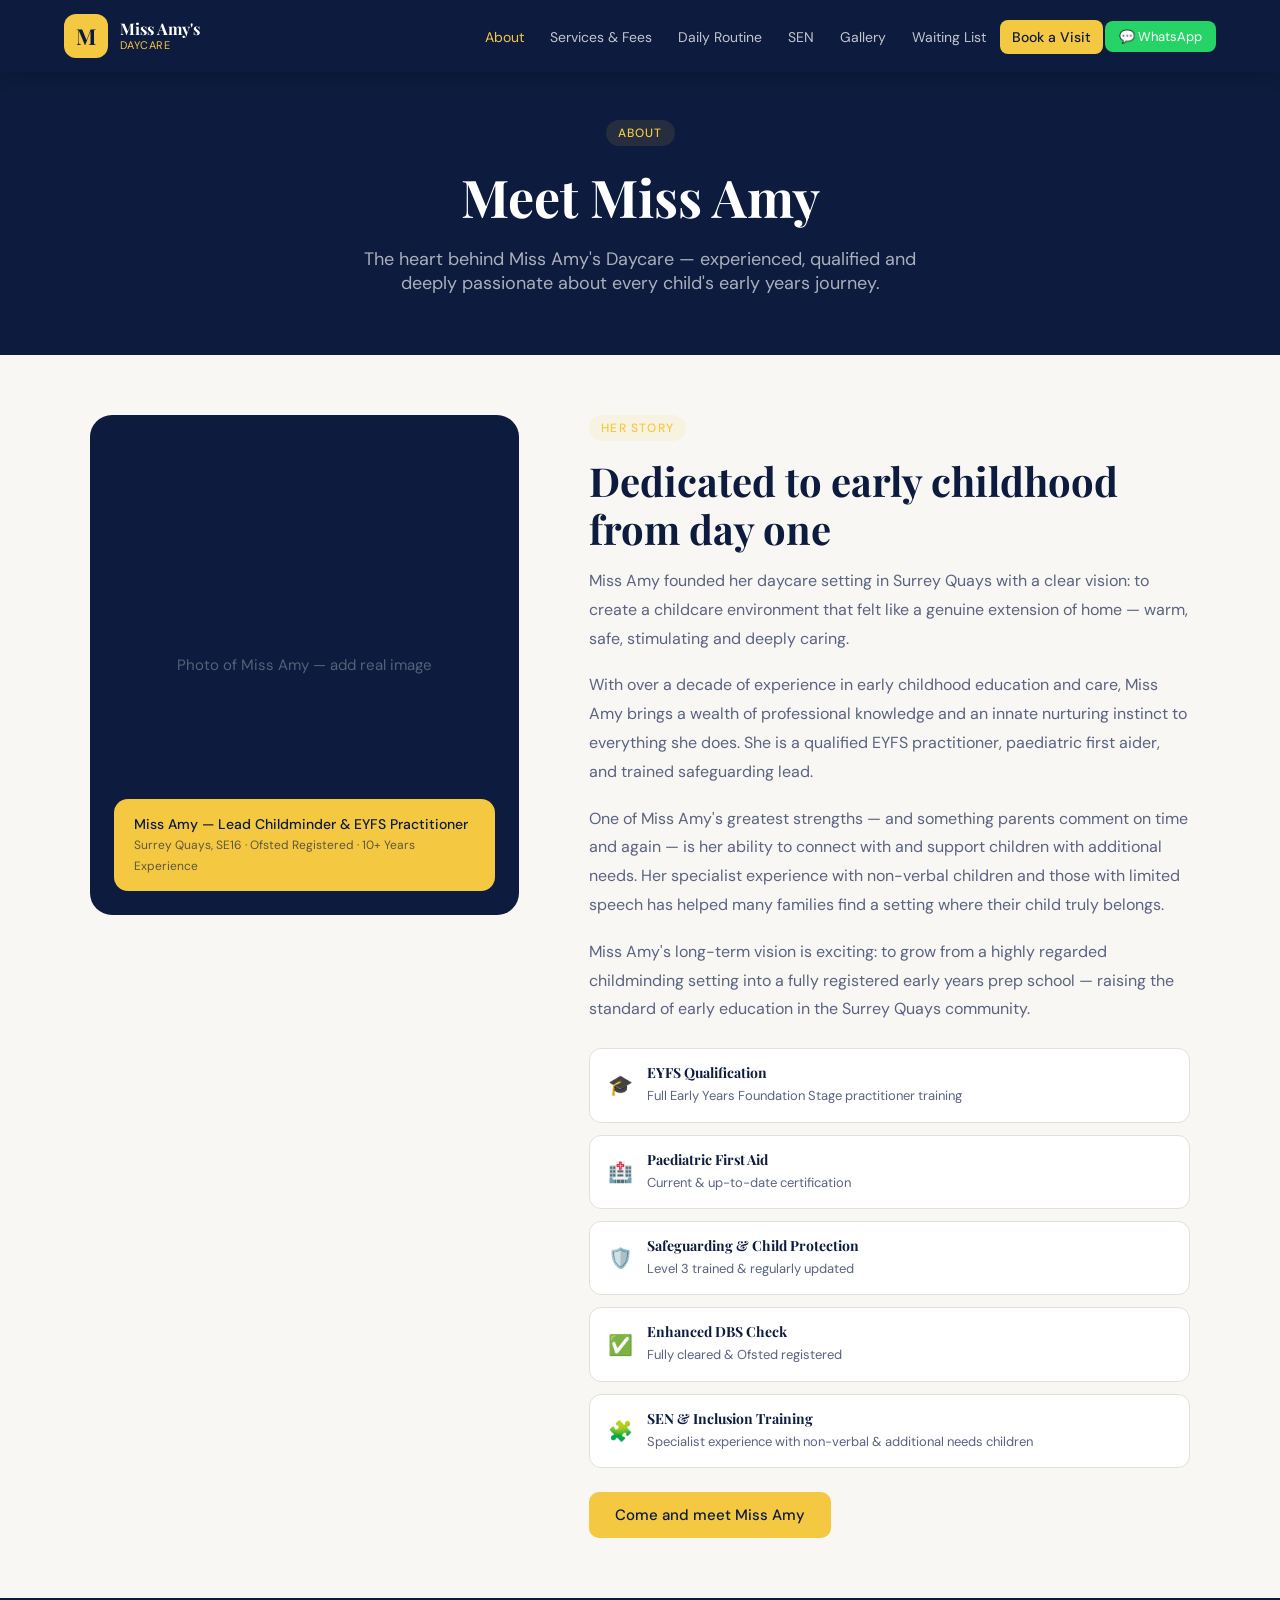
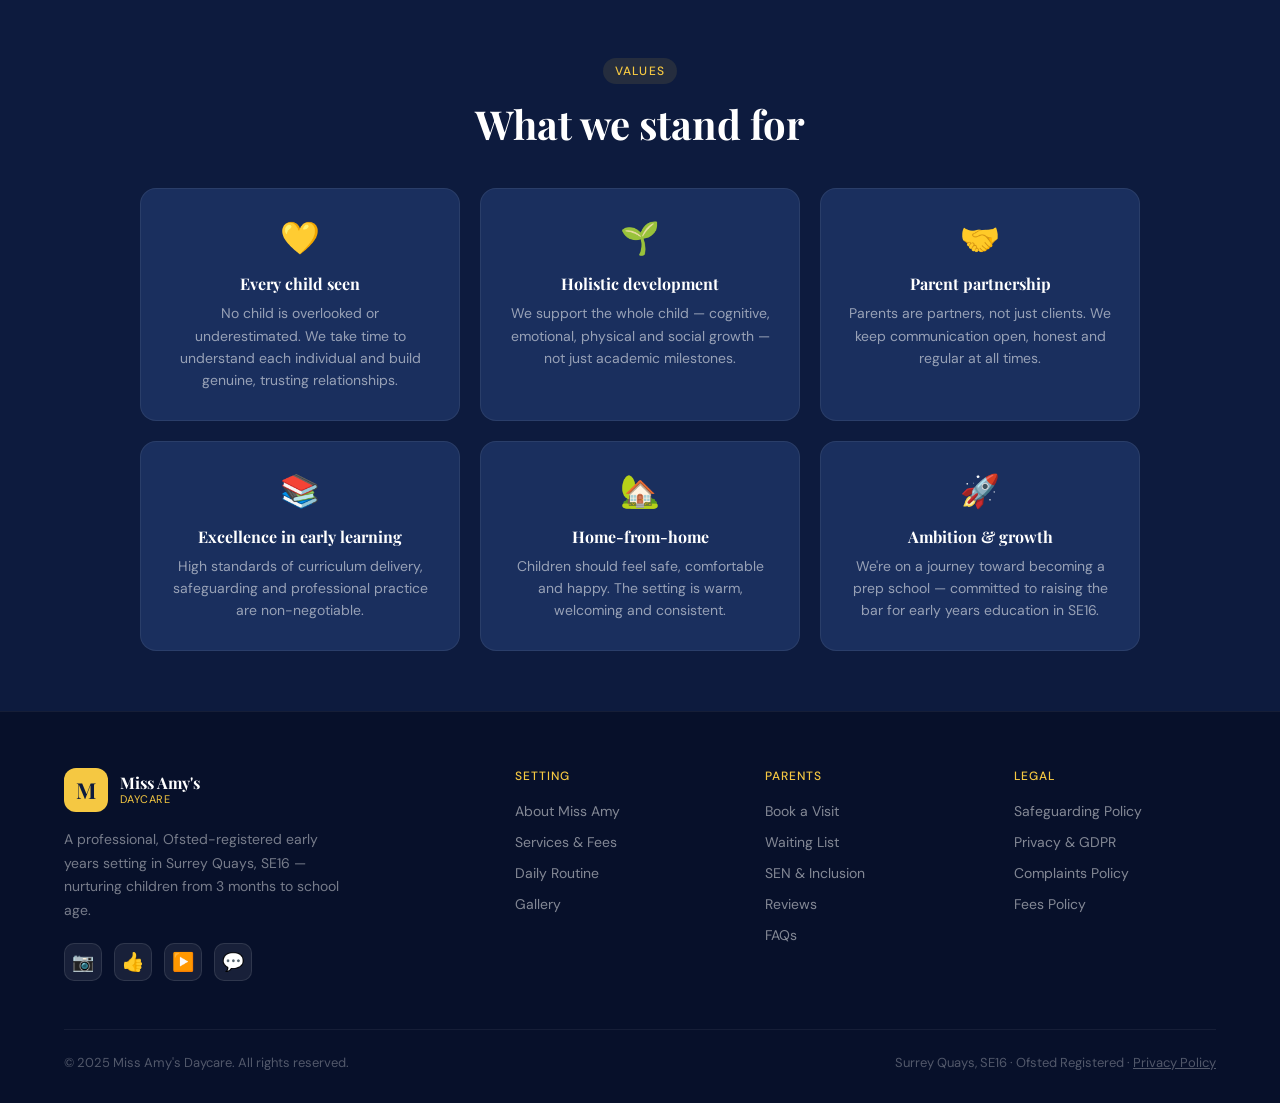
==== about.html @ f7fdb015 "Add files via upload" ====
<!DOCTYPE html>
<html lang="en">
<head>
  <meta charset="UTF-8"><meta name="viewport" content="width=device-width, initial-scale=1.0">
  <title>About Miss Amy — Miss Amy's Daycare</title>
  <link rel="stylesheet" href="style.css">
  <style>
    .about-section { background: var(--off-white); padding: 60px 5%; }
    .about-grid { display:grid; grid-template-columns:1fr 1.4fr; gap:70px; align-items:start; max-width:1100px; margin:0 auto; }
    .about-img { background:var(--navy); border-radius:22px; height:500px; display:flex; align-items:center; justify-content:center; position:relative; }
    .about-img span { color:rgba(255,255,255,0.3); font-size:15px; }
    .about-badge { position:absolute; bottom:24px; left:24px; right:24px; background:var(--yellow); border-radius:14px; padding:16px 20px; }
    .about-badge p { font-size:14px; color:var(--navy); font-weight:500; margin:0; }
    .about-badge span { font-size:12px; color:rgba(13,27,62,0.65); }
    .about-text p { font-size:16px; line-height:1.8; color:var(--muted); margin-bottom:18px; }
    .quals { display:flex; flex-direction:column; gap:12px; margin:24px 0; }
    .qual-item { display:flex; align-items:center; gap:14px; background:var(--white); border-radius:12px; padding:14px 18px; border:1px solid var(--border); }
    .qual-item .q-icon { font-size:20px; }
    .qual-item h4 { font-size:14px; color:var(--navy); margin-bottom:2px; }
    .qual-item p { font-size:13px; color:var(--muted); margin:0; }
    .values { background:var(--navy); padding:60px 5%; }
    .values-grid { display:grid; grid-template-columns:repeat(3,1fr); gap:20px; max-width:1000px; margin:0 auto; }
    .val-card { background:var(--navy-mid); border:1px solid rgba(255,255,255,0.07); border-radius:16px; padding:28px; text-align:center; }
    .val-card .icon { font-size:32px; margin-bottom:14px; }
    .val-card h4 { color:var(--white); font-size:16px; margin-bottom:8px; }
    .val-card p { color:rgba(255,255,255,0.55); font-size:14px; line-height:1.6; }
    @media(max-width:768px){ .about-grid,.values-grid{grid-template-columns:1fr;} }
  </style>
</head>
<body>
  <div id="nav-placeholder"></div>
  <div class="page-hero">
    <span class="section-label">About</span>
    <h1>Meet Miss Amy</h1>
    <p>The heart behind Miss Amy's Daycare — experienced, qualified and deeply passionate about every child's early years journey.</p>
  </div>

  <div class="about-section">
    <div class="about-grid fade-in">
      <div style="position:relative">
        <div class="about-img"><span>Photo of Miss Amy — add real image</span></div>
        <div class="about-badge"><p>Miss Amy — Lead Childminder &amp; EYFS Practitioner</p><span>Surrey Quays, SE16 · Ofsted Registered · 10+ Years Experience</span></div>
      </div>
      <div class="about-text">
        <span class="section-label">Her Story</span>
        <h2 class="section-title">Dedicated to early childhood from day one</h2>
        <p>Miss Amy founded her daycare setting in Surrey Quays with a clear vision: to create a childcare environment that felt like a genuine extension of home — warm, safe, stimulating and deeply caring.</p>
        <p>With over a decade of experience in early childhood education and care, Miss Amy brings a wealth of professional knowledge and an innate nurturing instinct to everything she does. She is a qualified EYFS practitioner, paediatric first aider, and trained safeguarding lead.</p>
        <p>One of Miss Amy's greatest strengths — and something parents comment on time and again — is her ability to connect with and support children with additional needs. Her specialist experience with non-verbal children and those with limited speech has helped many families find a setting where their child truly belongs.</p>
        <p>Miss Amy's long-term vision is exciting: to grow from a highly regarded childminding setting into a fully registered early years prep school — raising the standard of early education in the Surrey Quays community.</p>

        <div class="quals">
          <div class="qual-item"><span class="q-icon">🎓</span><div><h4>EYFS Qualification</h4><p>Full Early Years Foundation Stage practitioner training</p></div></div>
          <div class="qual-item"><span class="q-icon">🏥</span><div><h4>Paediatric First Aid</h4><p>Current &amp; up-to-date certification</p></div></div>
          <div class="qual-item"><span class="q-icon">🛡️</span><div><h4>Safeguarding &amp; Child Protection</h4><p>Level 3 trained &amp; regularly updated</p></div></div>
          <div class="qual-item"><span class="q-icon">✅</span><div><h4>Enhanced DBS Check</h4><p>Fully cleared &amp; Ofsted registered</p></div></div>
          <div class="qual-item"><span class="q-icon">🧩</span><div><h4>SEN &amp; Inclusion Training</h4><p>Specialist experience with non-verbal &amp; additional needs children</p></div></div>
        </div>
        <a href="book-a-visit.html" class="btn-primary">Come and meet Miss Amy</a>
      </div>
    </div>
  </div>

  <div class="values">
    <div class="section-header center fade-in" style="max-width:600px;margin:0 auto 40px">
      <span class="section-label">Values</span>
      <h2 class="section-title" style="color:white">What we stand for</h2>
    </div>
    <div class="values-grid fade-in">
      <div class="val-card"><div class="icon">💛</div><h4>Every child seen</h4><p>No child is overlooked or underestimated. We take time to understand each individual and build genuine, trusting relationships.</p></div>
      <div class="val-card"><div class="icon">🌱</div><h4>Holistic development</h4><p>We support the whole child — cognitive, emotional, physical and social growth — not just academic milestones.</p></div>
      <div class="val-card"><div class="icon">🤝</div><h4>Parent partnership</h4><p>Parents are partners, not just clients. We keep communication open, honest and regular at all times.</p></div>
      <div class="val-card"><div class="icon">📚</div><h4>Excellence in early learning</h4><p>High standards of curriculum delivery, safeguarding and professional practice are non-negotiable.</p></div>
      <div class="val-card"><div class="icon">🏡</div><h4>Home-from-home</h4><p>Children should feel safe, comfortable and happy. The setting is warm, welcoming and consistent.</p></div>
      <div class="val-card"><div class="icon">🚀</div><h4>Ambition &amp; growth</h4><p>We're on a journey toward becoming a prep school — committed to raising the bar for early years education in SE16.</p></div>
    </div>
  </div>

  <div id="footer-placeholder"></div>
  <script src="shared.js"></script>
  <script>renderNav('about.html'); renderFooter(); initFadeIn();</script>
</body>
</html>
---- style.css ----
@import url('https://fonts.googleapis.com/css2?family=Playfair+Display:wght@600;700&family=DM+Sans:wght@300;400;500&display=swap');

:root {
  --navy: #0d1b3e;
  --navy-mid: #1a2f5e;
  --navy-light: #243a72;
  --yellow: #f5c842;
  --yellow-light: #fde98a;
  --yellow-pale: #fef9e7;
  --white: #ffffff;
  --off-white: #f8f7f4;
  --text: #1a1a2e;
  --muted: #5a6380;
  --border: #e2e0d8;
  --radius: 16px;
  --radius-sm: 8px;
}

* { margin: 0; padding: 0; box-sizing: border-box; }
html { scroll-behavior: smooth; }
body { font-family: 'DM Sans', sans-serif; color: var(--text); background: var(--white); overflow-x: hidden; }
h1, h2, h3, h4 { font-family: 'Playfair Display', serif; }

/* NAV */
nav {
  position: fixed; top: 0; left: 0; right: 0; z-index: 100;
  background: var(--navy);
  display: flex; align-items: center; justify-content: space-between;
  padding: 0 5%; height: 72px;
  box-shadow: 0 2px 20px rgba(0,0,0,0.2);
}
.logo { display: flex; align-items: center; gap: 12px; text-decoration: none; }
.logo-mark {
  width: 44px; height: 44px; background: var(--yellow);
  border-radius: 12px; display: flex; align-items: center; justify-content: center;
  font-family: 'Playfair Display', serif; font-size: 22px; font-weight: 700; color: var(--navy);
}
.logo-text { display: flex; flex-direction: column; }
.logo-text span:first-child { font-family: 'Playfair Display', serif; font-size: 16px; font-weight: 700; color: var(--white); line-height: 1.1; }
.logo-text span:last-child { font-size: 11px; color: var(--yellow); letter-spacing: 0.08em; text-transform: uppercase; }
.nav-links { display: flex; gap: 2px; list-style: none; align-items: center; }
.nav-links a { text-decoration: none; color: rgba(255,255,255,0.75); font-size: 14px; padding: 8px 12px; border-radius: 8px; transition: all 0.2s; }
.nav-links a:hover { color: var(--yellow); background: rgba(245,200,66,0.1); }
.nav-links a.active { color: var(--yellow); }
.nav-cta { background: var(--yellow) !important; color: var(--navy) !important; font-weight: 500 !important; }
.nav-cta:hover { background: var(--yellow-light) !important; }

/* WHATSAPP NAV BUTTON */
.nav-whatsapp {
  display: flex; align-items: center; gap: 6px;
  background: #25D366; color: white !important;
  padding: 7px 14px !important; border-radius: 8px;
  font-size: 13px !important;
}
.nav-whatsapp:hover { background: #1ebe5d !important; color: white !important; }

.hamburger { display: none; flex-direction: column; gap: 5px; cursor: pointer; background: none; border: none; padding: 4px; }
.hamburger span { display: block; width: 24px; height: 2px; background: var(--white); border-radius: 2px; transition: 0.3s; }

/* MOBILE NAV */
.mobile-menu {
  display: none; position: fixed; top: 72px; left: 0; right: 0;
  background: var(--navy); z-index: 99; padding: 16px 5% 24px;
  border-top: 1px solid rgba(255,255,255,0.1);
  flex-direction: column; gap: 4px;
}
.mobile-menu.open { display: flex; }
.mobile-menu a { color: rgba(255,255,255,0.8); text-decoration: none; font-size: 15px; padding: 10px 12px; border-radius: 8px; }
.mobile-menu a:hover { background: rgba(255,255,255,0.05); color: var(--yellow); }

/* PAGE HERO (inner pages) */
.page-hero {
  background: var(--navy); padding: 120px 5% 60px;
  text-align: center;
}
.page-hero h1 { font-size: clamp(32px,5vw,52px); color: var(--white); margin-bottom: 16px; }
.page-hero p { font-size: 18px; color: rgba(255,255,255,0.65); max-width: 580px; margin: 0 auto; }

/* SECTIONS */
section { padding: 80px 5%; }
.section-label {
  font-size: 12px; font-weight: 500; letter-spacing: 0.1em; text-transform: uppercase;
  color: var(--yellow); background: rgba(245,200,66,0.1);
  padding: 5px 12px; border-radius: 100px; display: inline-block; margin-bottom: 16px;
}
.section-title { font-size: clamp(26px,4vw,40px); color: var(--navy); line-height: 1.2; margin-bottom: 14px; }
.section-subtitle { font-size: 17px; color: var(--muted); line-height: 1.7; max-width: 560px; }
.section-header { margin-bottom: 52px; }
.section-header.center { text-align: center; }
.section-header.center .section-subtitle { margin: 0 auto; }

/* BUTTONS */
.btn-primary { background: var(--yellow); color: var(--navy); padding: 13px 26px; border-radius: 10px; font-weight: 500; font-size: 15px; text-decoration: none; border: none; cursor: pointer; transition: all 0.2s; display: inline-block; font-family: 'DM Sans', sans-serif; }
.btn-primary:hover { background: var(--yellow-light); transform: translateY(-1px); }
.btn-outline { background: transparent; color: var(--navy); padding: 13px 26px; border-radius: 10px; font-weight: 400; font-size: 15px; text-decoration: none; border: 2px solid var(--navy); transition: all 0.2s; display: inline-block; }
.btn-outline:hover { background: var(--navy); color: var(--white); }
.btn-outline-white { background: transparent; color: var(--white); padding: 13px 26px; border-radius: 10px; font-size: 15px; text-decoration: none; border: 1px solid rgba(255,255,255,0.3); transition: all 0.2s; display: inline-block; }
.btn-outline-white:hover { border-color: rgba(255,255,255,0.6); background: rgba(255,255,255,0.05); }
.btn-whatsapp { background: #25D366; color: white; padding: 13px 26px; border-radius: 10px; font-weight: 500; font-size: 15px; text-decoration: none; display: inline-flex; align-items: center; gap: 8px; transition: all 0.2s; }
.btn-whatsapp:hover { background: #1ebe5d; transform: translateY(-1px); }

/* FORMS */
.form-card { background: var(--white); border-radius: 20px; padding: 48px; box-shadow: 0 4px 40px rgba(13,27,62,0.08); border: 1px solid var(--border); max-width: 780px; margin: 0 auto; }
.form-section-title { font-size: 18px; color: var(--navy); margin-bottom: 20px; padding-bottom: 12px; border-bottom: 2px solid var(--yellow); }
.form-grid { display: grid; grid-template-columns: 1fr 1fr; gap: 20px; margin-bottom: 20px; }
.form-group { display: flex; flex-direction: column; gap: 6px; margin-bottom: 20px; }
.form-group.full { grid-column: 1 / -1; }
.form-group label { font-size: 13px; color: var(--muted); font-weight: 500; }
.form-group label .req { color: var(--yellow); margin-left: 2px; }
.form-group input, .form-group select, .form-group textarea {
  background: var(--off-white); border: 1.5px solid var(--border);
  border-radius: 10px; padding: 12px 16px;
  color: var(--text); font-family: 'DM Sans', sans-serif;
  font-size: 15px; outline: none; transition: border-color 0.2s;
}
.form-group input:focus, .form-group select:focus, .form-group textarea:focus { border-color: var(--yellow); background: var(--white); }
.form-group textarea { resize: vertical; min-height: 100px; }
.form-group input[type="checkbox"], .form-group input[type="radio"] { width: auto; margin-right: 8px; }
.checkbox-group { display: flex; flex-direction: column; gap: 10px; }
.checkbox-label { display: flex; align-items: center; gap: 10px; font-size: 15px; color: var(--text); cursor: pointer; }
.form-submit { width: 100%; padding: 16px; font-size: 16px; margin-top: 8px; }
.form-note { font-size: 13px; color: var(--muted); text-align: center; margin-top: 12px; line-height: 1.6; }

/* FOOTER */
footer { background: #07102a; padding: 56px 5% 32px; border-top: 1px solid rgba(255,255,255,0.06); }
.footer-grid { display: grid; grid-template-columns: 2fr 1fr 1fr 1fr; gap: 48px; margin-bottom: 48px; }
.footer-brand p { font-size: 14px; color: rgba(255,255,255,0.45); line-height: 1.7; margin-top: 16px; max-width: 280px; }
.footer-col h4 { color: var(--yellow); font-size: 12px; text-transform: uppercase; letter-spacing: 0.08em; margin-bottom: 16px; font-family: 'DM Sans', sans-serif; font-weight: 500; }
.footer-col ul { list-style: none; display: flex; flex-direction: column; gap: 10px; }
.footer-col ul li a { color: rgba(255,255,255,0.5); text-decoration: none; font-size: 14px; transition: color 0.2s; }
.footer-col ul li a:hover { color: var(--yellow); }
.social-links { display: flex; gap: 12px; margin-top: 20px; }
.social-btn { width: 38px; height: 38px; border-radius: 10px; background: rgba(255,255,255,0.07); border: 1px solid rgba(255,255,255,0.1); display: flex; align-items: center; justify-content: center; text-decoration: none; font-size: 18px; transition: all 0.2s; }
.social-btn:hover { background: rgba(245,200,66,0.15); border-color: rgba(245,200,66,0.3); }
.footer-bottom { display: flex; justify-content: space-between; align-items: center; padding-top: 24px; border-top: 1px solid rgba(255,255,255,0.06); font-size: 13px; color: rgba(255,255,255,0.3); flex-wrap: wrap; gap: 8px; }

/* FADE IN */
.fade-in { opacity: 0; transform: translateY(20px); transition: opacity 0.6s ease, transform 0.6s ease; }
.fade-in.visible { opacity: 1; transform: translateY(0); }

/* CARDS */
.card { background: var(--off-white); border-radius: var(--radius); padding: 32px; border: 1px solid var(--border); transition: all 0.3s; }
.card:hover { transform: translateY(-3px); box-shadow: 0 12px 40px rgba(13,27,62,0.08); }

/* CHIPS */
.chip { background: var(--navy); color: var(--white); padding: 7px 16px; border-radius: 100px; font-size: 13px; display: inline-block; margin: 4px; }
.chip.yellow { background: var(--yellow); color: var(--navy); font-weight: 500; }

/* SUCCESS MESSAGE */
.success-msg { background: #ecfdf5; border: 1px solid #6ee7b7; border-radius: 12px; padding: 20px 24px; color: #065f46; font-size: 15px; display: none; margin-top: 16px; }
.success-msg.show { display: block; }

/* RESPONSIVE */
@media (max-width: 768px) {
  .nav-links { display: none; }
  .hamburger { display: flex; }
  .footer-grid { grid-template-columns: 1fr 1fr; }
  .form-grid { grid-template-columns: 1fr; }
  .form-card { padding: 28px 20px; }
}
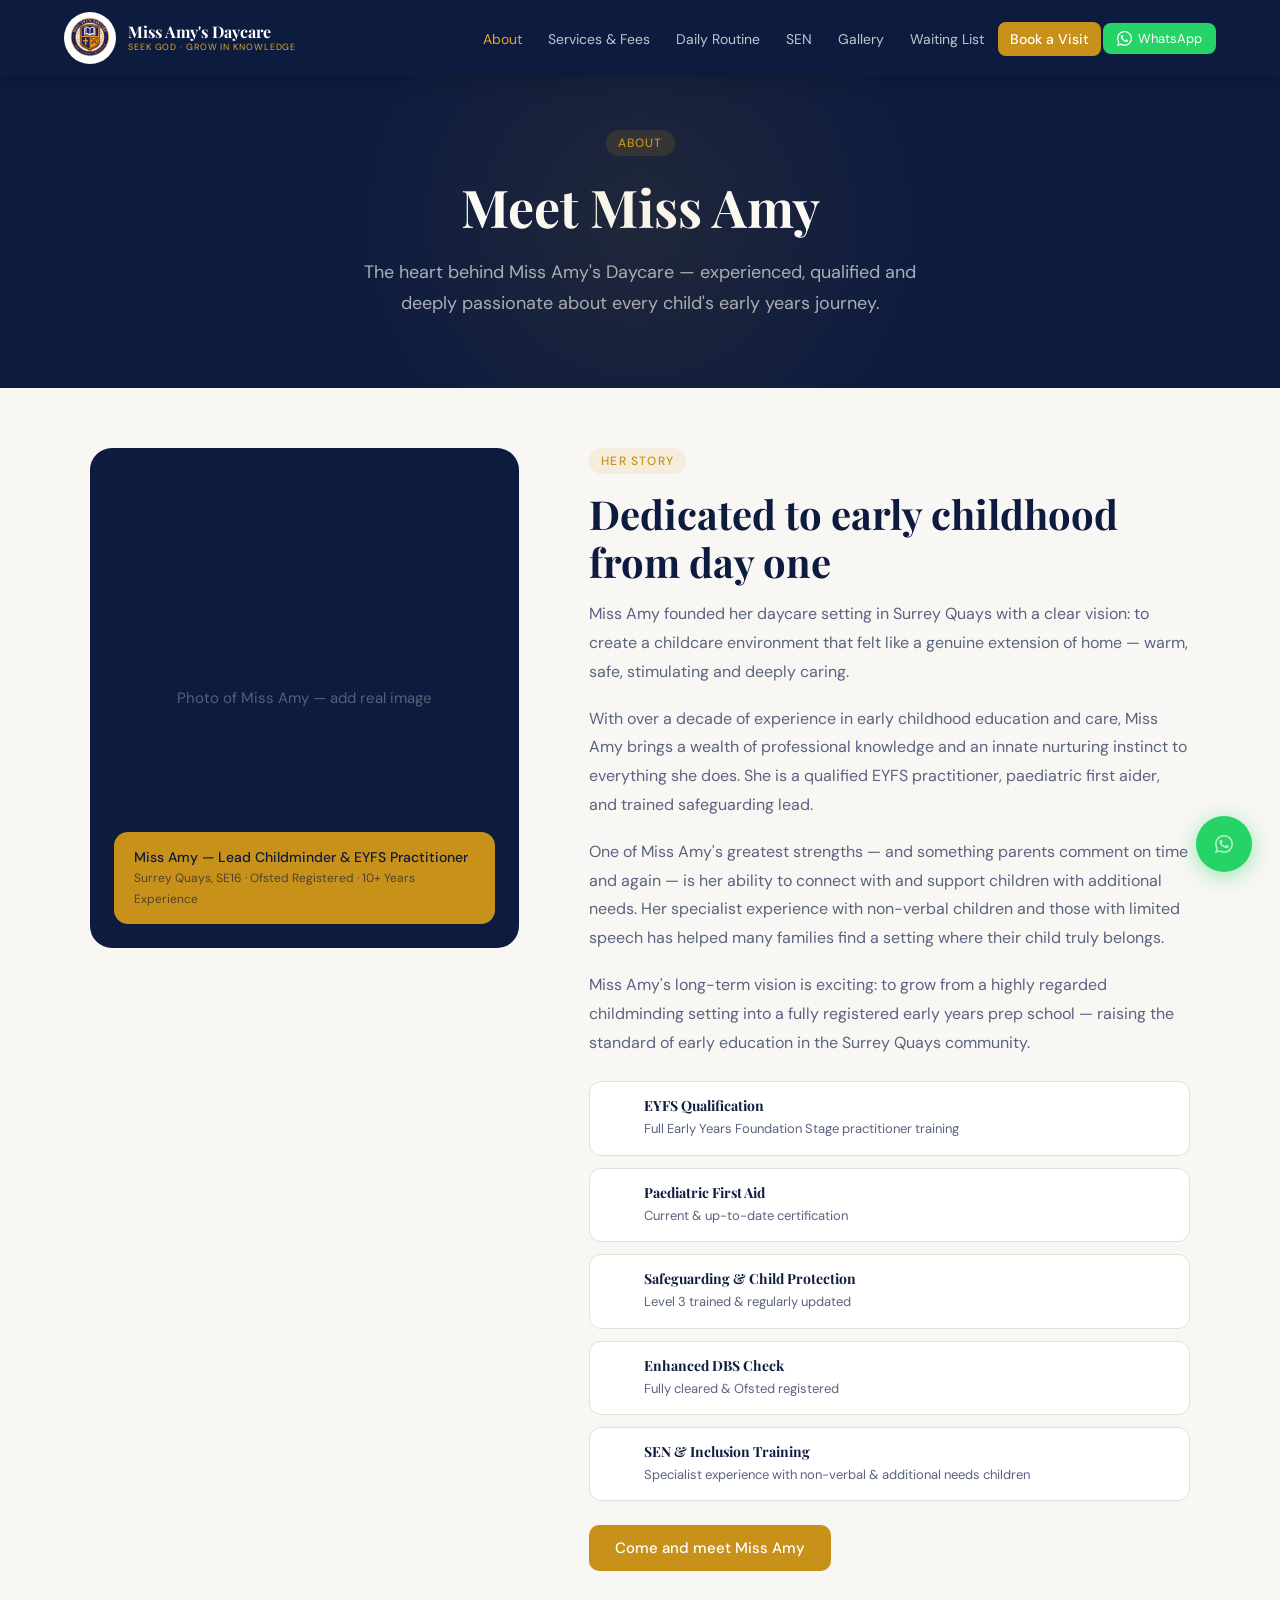
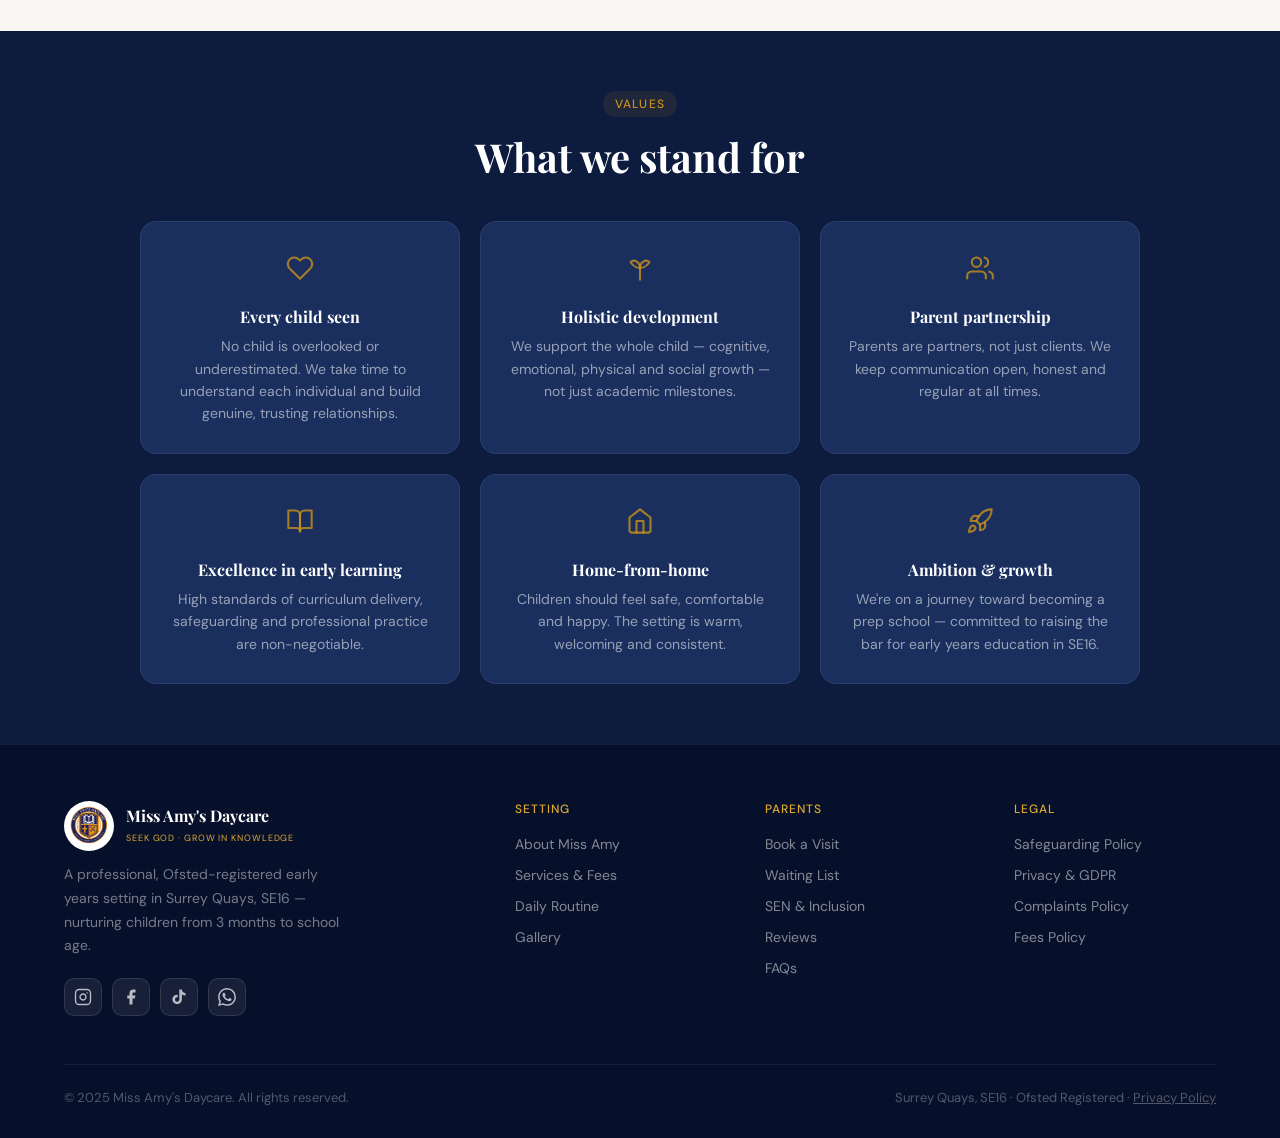
==== commit d349f45c: "Add files via upload" ====
--- a/about.html
+++ b/about.html
@@ -15,7 +15,7 @@
     .about-text p { font-size:16px; line-height:1.8; color:var(--muted); margin-bottom:18px; }
     .quals { display:flex; flex-direction:column; gap:12px; margin:24px 0; }
     .qual-item { display:flex; align-items:center; gap:14px; background:var(--white); border-radius:12px; padding:14px 18px; border:1px solid var(--border); }
-    .qual-item .q-icon { font-size:20px; }
+    .qual-item .q-icon { display:flex; align-items:center; justify-content:center; width:22px; height:22px; }
     .qual-item h4 { font-size:14px; color:var(--navy); margin-bottom:2px; }
     .qual-item p { font-size:13px; color:var(--muted); margin:0; }
     .values { background:var(--navy); padding:60px 5%; }
@@ -50,11 +50,11 @@
         <p>Miss Amy's long-term vision is exciting: to grow from a highly regarded childminding setting into a fully registered early years prep school — raising the standard of early education in the Surrey Quays community.</p>
 
         <div class="quals">
-          <div class="qual-item"><span class="q-icon">🎓</span><div><h4>EYFS Qualification</h4><p>Full Early Years Foundation Stage practitioner training</p></div></div>
-          <div class="qual-item"><span class="q-icon">🏥</span><div><h4>Paediatric First Aid</h4><p>Current &amp; up-to-date certification</p></div></div>
-          <div class="qual-item"><span class="q-icon">🛡️</span><div><h4>Safeguarding &amp; Child Protection</h4><p>Level 3 trained &amp; regularly updated</p></div></div>
-          <div class="qual-item"><span class="q-icon">✅</span><div><h4>Enhanced DBS Check</h4><p>Fully cleared &amp; Ofsted registered</p></div></div>
-          <div class="qual-item"><span class="q-icon">🧩</span><div><h4>SEN &amp; Inclusion Training</h4><p>Specialist experience with non-verbal &amp; additional needs children</p></div></div>
+          <div class="qual-item"><span class="q-icon"><svg width="22" height="22" viewBox="0 0 24 24" fill="none" stroke="white" stroke-width="1.8" stroke-linecap="round" stroke-linejoin="round"><path d="M22 10v6M2 10l10-5 10 5-10 5z"/><path d="M6 12v5c3 3 9 3 12 0v-5"/></svg></span><div><h4>EYFS Qualification</h4><p>Full Early Years Foundation Stage practitioner training</p></div></div>
+          <div class="qual-item"><span class="q-icon"><svg width="22" height="22" viewBox="0 0 24 24" fill="none" stroke="white" stroke-width="1.8" stroke-linecap="round" stroke-linejoin="round"><path d="M22 12h-4l-3 9L9 3l-3 9H2"/></svg></span><div><h4>Paediatric First Aid</h4><p>Current &amp; up-to-date certification</p></div></div>
+          <div class="qual-item"><span class="q-icon"><svg width="22" height="22" viewBox="0 0 24 24" fill="none" stroke="white" stroke-width="1.8" stroke-linecap="round" stroke-linejoin="round"><path d="M12 22s8-4 8-10V5l-8-3-8 3v7c0 6 8 10 8 10z"/></svg></span><div><h4>Safeguarding &amp; Child Protection</h4><p>Level 3 trained &amp; regularly updated</p></div></div>
+          <div class="qual-item"><span class="q-icon"><svg width="22" height="22" viewBox="0 0 24 24" fill="none" stroke="white" stroke-width="1.8" stroke-linecap="round" stroke-linejoin="round"><path d="M22 11.08V12a10 10 0 1 1-5.93-9.14"/><polyline points="22,4 12,14.01 9,11.01"/></svg></span><div><h4>Enhanced DBS Check</h4><p>Fully cleared &amp; Ofsted registered</p></div></div>
+          <div class="qual-item"><span class="q-icon"><svg width="22" height="22" viewBox="0 0 24 24" fill="none" stroke="white" stroke-width="1.8" stroke-linecap="round" stroke-linejoin="round"><path d="M20.59 13.41l-7.17 7.17a2 2 0 0 1-2.83 0L2 12V2h10l8.59 8.59a2 2 0 0 1 0 2.82z"/><line x1="7" y1="7" x2="7.01" y2="7"/></svg></span><div><h4>SEN &amp; Inclusion Training</h4><p>Specialist experience with non-verbal &amp; additional needs children</p></div></div>
         </div>
         <a href="book-a-visit.html" class="btn-primary">Come and meet Miss Amy</a>
       </div>
@@ -67,12 +67,12 @@
       <h2 class="section-title" style="color:white">What we stand for</h2>
     </div>
     <div class="values-grid fade-in">
-      <div class="val-card"><div class="icon">💛</div><h4>Every child seen</h4><p>No child is overlooked or underestimated. We take time to understand each individual and build genuine, trusting relationships.</p></div>
-      <div class="val-card"><div class="icon">🌱</div><h4>Holistic development</h4><p>We support the whole child — cognitive, emotional, physical and social growth — not just academic milestones.</p></div>
-      <div class="val-card"><div class="icon">🤝</div><h4>Parent partnership</h4><p>Parents are partners, not just clients. We keep communication open, honest and regular at all times.</p></div>
-      <div class="val-card"><div class="icon">📚</div><h4>Excellence in early learning</h4><p>High standards of curriculum delivery, safeguarding and professional practice are non-negotiable.</p></div>
-      <div class="val-card"><div class="icon">🏡</div><h4>Home-from-home</h4><p>Children should feel safe, comfortable and happy. The setting is warm, welcoming and consistent.</p></div>
-      <div class="val-card"><div class="icon">🚀</div><h4>Ambition &amp; growth</h4><p>We're on a journey toward becoming a prep school — committed to raising the bar for early years education in SE16.</p></div>
+      <div class="val-card"><div class="icon"><svg width="28" height="28" viewBox="0 0 24 24" fill="none" stroke="rgba(200,145,26,0.8)" stroke-width="1.8" stroke-linecap="round" stroke-linejoin="round"><path d="M20.84 4.61a5.5 5.5 0 0 0-7.78 0L12 5.67l-1.06-1.06a5.5 5.5 0 0 0-7.78 7.78l1.06 1.06L12 21.23l7.78-7.78 1.06-1.06a5.5 5.5 0 0 0 0-7.78z"/></svg></div><h4>Every child seen</h4><p>No child is overlooked or underestimated. We take time to understand each individual and build genuine, trusting relationships.</p></div>
+      <div class="val-card"><div class="icon"><svg width="28" height="28" viewBox="0 0 24 24" fill="none" stroke="rgba(200,145,26,0.8)" stroke-width="1.8" stroke-linecap="round" stroke-linejoin="round"><path d="M12 22V12"/><path d="M12 12C12 7 17 4 20 7c0 0-3 5-8 5z"/><path d="M12 12C12 7 7 4 4 7c0 0 3 5 8 5z"/></svg></div><h4>Holistic development</h4><p>We support the whole child — cognitive, emotional, physical and social growth — not just academic milestones.</p></div>
+      <div class="val-card"><div class="icon"><svg width="28" height="28" viewBox="0 0 24 24" fill="none" stroke="rgba(200,145,26,0.8)" stroke-width="1.8" stroke-linecap="round" stroke-linejoin="round"><path d="M17 21v-2a4 4 0 0 0-4-4H5a4 4 0 0 0-4 4v2"/><circle cx="9" cy="7" r="4"/><path d="M23 21v-2a4 4 0 0 0-3-3.87"/><path d="M16 3.13a4 4 0 0 1 0 7.75"/></svg></div><h4>Parent partnership</h4><p>Parents are partners, not just clients. We keep communication open, honest and regular at all times.</p></div>
+      <div class="val-card"><div class="icon"><svg width="28" height="28" viewBox="0 0 24 24" fill="none" stroke="rgba(200,145,26,0.8)" stroke-width="1.8" stroke-linecap="round" stroke-linejoin="round"><path d="M2 3h6a4 4 0 0 1 4 4v14a3 3 0 0 0-3-3H2z"/><path d="M22 3h-6a4 4 0 0 0-4 4v14a3 3 0 0 1 3-3h7z"/></svg></div><h4>Excellence in early learning</h4><p>High standards of curriculum delivery, safeguarding and professional practice are non-negotiable.</p></div>
+      <div class="val-card"><div class="icon"><svg width="28" height="28" viewBox="0 0 24 24" fill="none" stroke="rgba(200,145,26,0.8)" stroke-width="1.8" stroke-linecap="round" stroke-linejoin="round"><path d="M3 9l9-7 9 7v11a2 2 0 0 1-2 2H5a2 2 0 0 1-2-2z"/><polyline points="9,22 9,12 15,12 15,22"/></svg></div><h4>Home-from-home</h4><p>Children should feel safe, comfortable and happy. The setting is warm, welcoming and consistent.</p></div>
+      <div class="val-card"><div class="icon"><svg width="28" height="28" viewBox="0 0 24 24" fill="none" stroke="rgba(200,145,26,0.8)" stroke-width="1.8" stroke-linecap="round" stroke-linejoin="round"><path d="M4.5 16.5c-1.5 1.26-2 5-2 5s3.74-.5 5-2c.71-.84.7-2.13-.09-2.91a2.18 2.18 0 0 0-2.91-.09z"/><path d="M12 15l-3-3a22 22 0 0 1 2-3.95A12.88 12.88 0 0 1 22 2c0 2.72-.78 7.5-6 11a22.35 22.35 0 0 1-4 2z"/><path d="M9 12H4s.55-3.03 2-4c1.62-1.08 5 0 5 0"/><path d="M12 15v5s3.03-.55 4-2c1.08-1.62 0-5 0-5"/></svg></div><h4>Ambition &amp; growth</h4><p>We're on a journey toward becoming a prep school — committed to raising the bar for early years education in SE16.</p></div>
     </div>
   </div>
 
--- a/style.css
+++ b/style.css
@@ -4,9 +4,9 @@
   --navy: #0d1b3e;
   --navy-mid: #1a2f5e;
   --navy-light: #243a72;
-  --yellow: #f5c842;
-  --yellow-light: #fde98a;
-  --yellow-pale: #fef9e7;
+  --yellow: #c8911a;
+  --yellow-light: #e0a830;
+  --yellow-pale: #f5ead0;
   --white: #ffffff;
   --off-white: #f8f7f4;
   --text: #1a1a2e;
@@ -26,24 +26,26 @@
   position: fixed; top: 0; left: 0; right: 0; z-index: 100;
   background: var(--navy);
   display: flex; align-items: center; justify-content: space-between;
-  padding: 0 5%; height: 72px;
+  padding: 0 5%; height: 76px;
   box-shadow: 0 2px 20px rgba(0,0,0,0.2);
 }
 .logo { display: flex; align-items: center; gap: 12px; text-decoration: none; }
 .logo-mark {
-  width: 44px; height: 44px; background: var(--yellow);
-  border-radius: 12px; display: flex; align-items: center; justify-content: center;
-  font-family: 'Playfair Display', serif; font-size: 22px; font-weight: 700; color: var(--navy);
+  width: 52px; height: 52px;
+  border-radius: 50%; overflow: hidden;
+  background: white; padding: 2px;
+  display: flex; align-items: center; justify-content: center; flex-shrink: 0;
 }
+.logo-mark img { width: 100%; height: 100%; object-fit: contain; border-radius: 50%; }
 .logo-text { display: flex; flex-direction: column; }
 .logo-text span:first-child { font-family: 'Playfair Display', serif; font-size: 16px; font-weight: 700; color: var(--white); line-height: 1.1; }
-.logo-text span:last-child { font-size: 11px; color: var(--yellow); letter-spacing: 0.08em; text-transform: uppercase; }
+.logo-text span:last-child { font-size: 9px; color: var(--yellow-light); letter-spacing: 0.1em; text-transform: uppercase; }
 .nav-links { display: flex; gap: 2px; list-style: none; align-items: center; }
 .nav-links a { text-decoration: none; color: rgba(255,255,255,0.75); font-size: 14px; padding: 8px 12px; border-radius: 8px; transition: all 0.2s; }
-.nav-links a:hover { color: var(--yellow); background: rgba(245,200,66,0.1); }
-.nav-links a.active { color: var(--yellow); }
-.nav-cta { background: var(--yellow) !important; color: var(--navy) !important; font-weight: 500 !important; }
-.nav-cta:hover { background: var(--yellow-light) !important; }
+.nav-links a:hover { color: var(--yellow-light); background: rgba(200,145,26,0.12); }
+.nav-links a.active { color: var(--yellow-light); }
+.nav-cta { background: var(--yellow) !important; color: var(--white) !important; font-weight: 500 !important; }
+.nav-cta:hover { background: var(--yellow-light) !important; color: var(--white) !important; }
 
 /* WHATSAPP NAV BUTTON */
 .nav-whatsapp {
@@ -59,28 +61,35 @@
 
 /* MOBILE NAV */
 .mobile-menu {
-  display: none; position: fixed; top: 72px; left: 0; right: 0;
+  display: none; position: fixed; top: 76px; left: 0; right: 0;
   background: var(--navy); z-index: 99; padding: 16px 5% 24px;
   border-top: 1px solid rgba(255,255,255,0.1);
   flex-direction: column; gap: 4px;
 }
 .mobile-menu.open { display: flex; }
 .mobile-menu a { color: rgba(255,255,255,0.8); text-decoration: none; font-size: 15px; padding: 10px 12px; border-radius: 8px; }
-.mobile-menu a:hover { background: rgba(255,255,255,0.05); color: var(--yellow); }
+.mobile-menu a:hover { background: rgba(255,255,255,0.05); color: var(--yellow-light); }
 
 /* PAGE HERO (inner pages) */
 .page-hero {
-  background: var(--navy); padding: 120px 5% 60px;
-  text-align: center;
+  background: var(--navy); padding: 130px 5% 70px;
+  text-align: center; position: relative; overflow: hidden;
+}
+.page-hero::before {
+  content: ''; position: absolute; top: -80px; left: 50%; transform: translateX(-50%);
+  width: 600px; height: 600px;
+  background: radial-gradient(circle, rgba(200,145,26,0.1) 0%, transparent 70%);
+  pointer-events: none;
 }
 .page-hero h1 { font-size: clamp(32px,5vw,52px); color: var(--white); margin-bottom: 16px; }
-.page-hero p { font-size: 18px; color: rgba(255,255,255,0.65); max-width: 580px; margin: 0 auto; }
+.page-hero p { font-size: 18px; color: rgba(255,255,255,0.65); max-width: 580px; margin: 0 auto; line-height: 1.7; }
+.page-hero .section-label { background: rgba(200,145,26,0.15); }
 
 /* SECTIONS */
 section { padding: 80px 5%; }
 .section-label {
   font-size: 12px; font-weight: 500; letter-spacing: 0.1em; text-transform: uppercase;
-  color: var(--yellow); background: rgba(245,200,66,0.1);
+  color: var(--yellow); background: rgba(200,145,26,0.1);
   padding: 5px 12px; border-radius: 100px; display: inline-block; margin-bottom: 16px;
 }
 .section-title { font-size: clamp(26px,4vw,40px); color: var(--navy); line-height: 1.2; margin-bottom: 14px; }
@@ -90,18 +99,20 @@
 .section-header.center .section-subtitle { margin: 0 auto; }
 
 /* BUTTONS */
-.btn-primary { background: var(--yellow); color: var(--navy); padding: 13px 26px; border-radius: 10px; font-weight: 500; font-size: 15px; text-decoration: none; border: none; cursor: pointer; transition: all 0.2s; display: inline-block; font-family: 'DM Sans', sans-serif; }
-.btn-primary:hover { background: var(--yellow-light); transform: translateY(-1px); }
+.btn-primary { background: var(--yellow); color: var(--white); padding: 13px 26px; border-radius: 10px; font-weight: 500; font-size: 15px; text-decoration: none; border: none; cursor: pointer; transition: all 0.2s; display: inline-block; font-family: 'DM Sans', sans-serif; }
+.btn-primary:hover { background: var(--yellow-light); transform: translateY(-1px); box-shadow: 0 6px 20px rgba(200,145,26,0.3); }
 .btn-outline { background: transparent; color: var(--navy); padding: 13px 26px; border-radius: 10px; font-weight: 400; font-size: 15px; text-decoration: none; border: 2px solid var(--navy); transition: all 0.2s; display: inline-block; }
 .btn-outline:hover { background: var(--navy); color: var(--white); }
-.btn-outline-white { background: transparent; color: var(--white); padding: 13px 26px; border-radius: 10px; font-size: 15px; text-decoration: none; border: 1px solid rgba(255,255,255,0.3); transition: all 0.2s; display: inline-block; }
+.btn-outline-white { background: transparent; color: var(--white); padding: 13px 26px; border-radius: 10px; font-size: 15px; text-decoration: none; border: 1.5px solid rgba(255,255,255,0.3); transition: all 0.2s; display: inline-block; }
 .btn-outline-white:hover { border-color: rgba(255,255,255,0.6); background: rgba(255,255,255,0.05); }
 .btn-whatsapp { background: #25D366; color: white; padding: 13px 26px; border-radius: 10px; font-weight: 500; font-size: 15px; text-decoration: none; display: inline-flex; align-items: center; gap: 8px; transition: all 0.2s; }
 .btn-whatsapp:hover { background: #1ebe5d; transform: translateY(-1px); }
+.btn-navy { background: var(--navy); color: var(--white); padding: 13px 26px; border-radius: 10px; font-weight: 500; font-size: 15px; text-decoration: none; border: none; cursor: pointer; transition: all 0.2s; display: inline-block; }
+.btn-navy:hover { background: var(--navy-mid); transform: translateY(-1px); }
 
 /* FORMS */
 .form-card { background: var(--white); border-radius: 20px; padding: 48px; box-shadow: 0 4px 40px rgba(13,27,62,0.08); border: 1px solid var(--border); max-width: 780px; margin: 0 auto; }
-.form-section-title { font-size: 18px; color: var(--navy); margin-bottom: 20px; padding-bottom: 12px; border-bottom: 2px solid var(--yellow); }
+.form-section-title { font-size: 18px; color: var(--navy); margin-bottom: 20px; padding-bottom: 12px; border-bottom: 2px solid var(--yellow); font-family: 'Playfair Display', serif; }
 .form-grid { display: grid; grid-template-columns: 1fr 1fr; gap: 20px; margin-bottom: 20px; }
 .form-group { display: flex; flex-direction: column; gap: 6px; margin-bottom: 20px; }
 .form-group.full { grid-column: 1 / -1; }
@@ -124,14 +135,20 @@
 /* FOOTER */
 footer { background: #07102a; padding: 56px 5% 32px; border-top: 1px solid rgba(255,255,255,0.06); }
 .footer-grid { display: grid; grid-template-columns: 2fr 1fr 1fr 1fr; gap: 48px; margin-bottom: 48px; }
-.footer-brand p { font-size: 14px; color: rgba(255,255,255,0.45); line-height: 1.7; margin-top: 16px; max-width: 280px; }
-.footer-col h4 { color: var(--yellow); font-size: 12px; text-transform: uppercase; letter-spacing: 0.08em; margin-bottom: 16px; font-family: 'DM Sans', sans-serif; font-weight: 500; }
+.footer-brand { display: flex; flex-direction: column; }
+.footer-brand p { font-size: 14px; color: rgba(255,255,255,0.45); line-height: 1.7; margin-top: 12px; max-width: 280px; }
+.footer-logo { display: flex; align-items: center; gap: 12px; text-decoration: none; }
+.footer-logo-mark { width: 50px; height: 50px; border-radius: 50%; overflow: hidden; background: white; padding: 2px; flex-shrink: 0; }
+.footer-logo-mark img { width: 100%; height: 100%; object-fit: contain; border-radius: 50%; }
+.footer-logo-text strong { font-family: 'Playfair Display', serif; font-size: 16px; color: white; display: block; line-height: 1.2; }
+.footer-logo-text span { font-size: 9px; color: var(--yellow-light); letter-spacing: 0.1em; text-transform: uppercase; }
+.footer-col h4 { color: var(--yellow-light); font-size: 12px; text-transform: uppercase; letter-spacing: 0.08em; margin-bottom: 16px; font-family: 'DM Sans', sans-serif; font-weight: 500; }
 .footer-col ul { list-style: none; display: flex; flex-direction: column; gap: 10px; }
 .footer-col ul li a { color: rgba(255,255,255,0.5); text-decoration: none; font-size: 14px; transition: color 0.2s; }
-.footer-col ul li a:hover { color: var(--yellow); }
-.social-links { display: flex; gap: 12px; margin-top: 20px; }
-.social-btn { width: 38px; height: 38px; border-radius: 10px; background: rgba(255,255,255,0.07); border: 1px solid rgba(255,255,255,0.1); display: flex; align-items: center; justify-content: center; text-decoration: none; font-size: 18px; transition: all 0.2s; }
-.social-btn:hover { background: rgba(245,200,66,0.15); border-color: rgba(245,200,66,0.3); }
+.footer-col ul li a:hover { color: var(--yellow-light); }
+.social-links { display: flex; gap: 10px; margin-top: 20px; }
+.social-btn { width: 38px; height: 38px; border-radius: 10px; background: rgba(255,255,255,0.07); border: 1px solid rgba(255,255,255,0.1); display: flex; align-items: center; justify-content: center; text-decoration: none; font-size: 17px; transition: all 0.2s; }
+.social-btn:hover { background: rgba(200,145,26,0.2); border-color: rgba(200,145,26,0.4); }
 .footer-bottom { display: flex; justify-content: space-between; align-items: center; padding-top: 24px; border-top: 1px solid rgba(255,255,255,0.06); font-size: 13px; color: rgba(255,255,255,0.3); flex-wrap: wrap; gap: 8px; }
 
 /* FADE IN */
@@ -144,17 +161,32 @@
 
 /* CHIPS */
 .chip { background: var(--navy); color: var(--white); padding: 7px 16px; border-radius: 100px; font-size: 13px; display: inline-block; margin: 4px; }
-.chip.yellow { background: var(--yellow); color: var(--navy); font-weight: 500; }
+.chip.yellow { background: var(--yellow); color: var(--white); font-weight: 500; }
 
 /* SUCCESS MESSAGE */
 .success-msg { background: #ecfdf5; border: 1px solid #6ee7b7; border-radius: 12px; padding: 20px 24px; color: #065f46; font-size: 15px; display: none; margin-top: 16px; }
 .success-msg.show { display: block; }
 
+/* WHATSAPP FLOAT */
+.wa-float {
+  position: fixed; bottom: 28px; right: 28px; z-index: 999;
+  width: 56px; height: 56px; background: #25d366;
+  border-radius: 50%; display: flex; align-items: center; justify-content: center;
+  box-shadow: 0 4px 20px rgba(37,211,102,0.45); transition: transform 0.2s;
+  text-decoration: none; font-size: 28px; line-height: 1;
+}
+.wa-float:hover { transform: scale(1.12); }
+
 /* RESPONSIVE */
-@media (max-width: 768px) {
+@media (max-width: 900px) {
   .nav-links { display: none; }
   .hamburger { display: flex; }
   .footer-grid { grid-template-columns: 1fr 1fr; }
+}
+@media (max-width: 768px) {
   .form-grid { grid-template-columns: 1fr; }
   .form-card { padding: 28px 20px; }
 }
+@media (max-width: 600px) {
+  .footer-grid { grid-template-columns: 1fr; }
+}
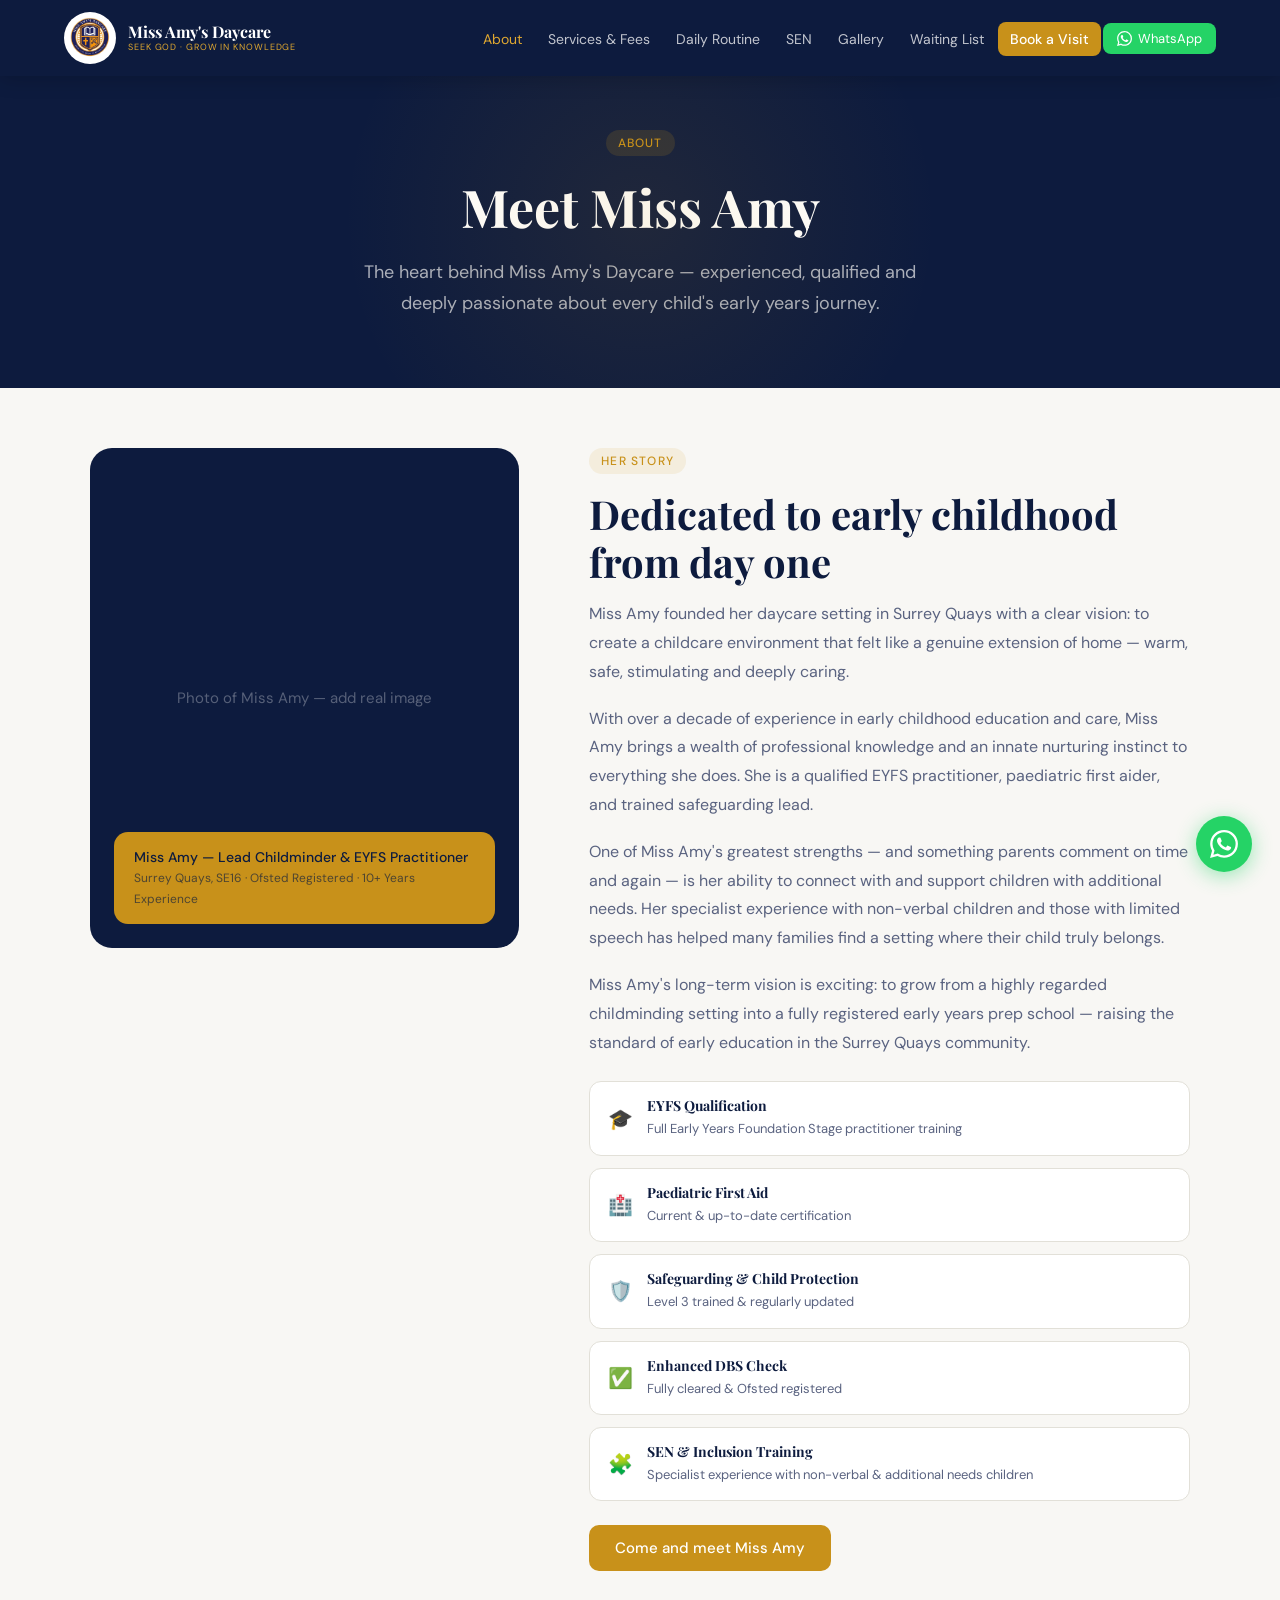
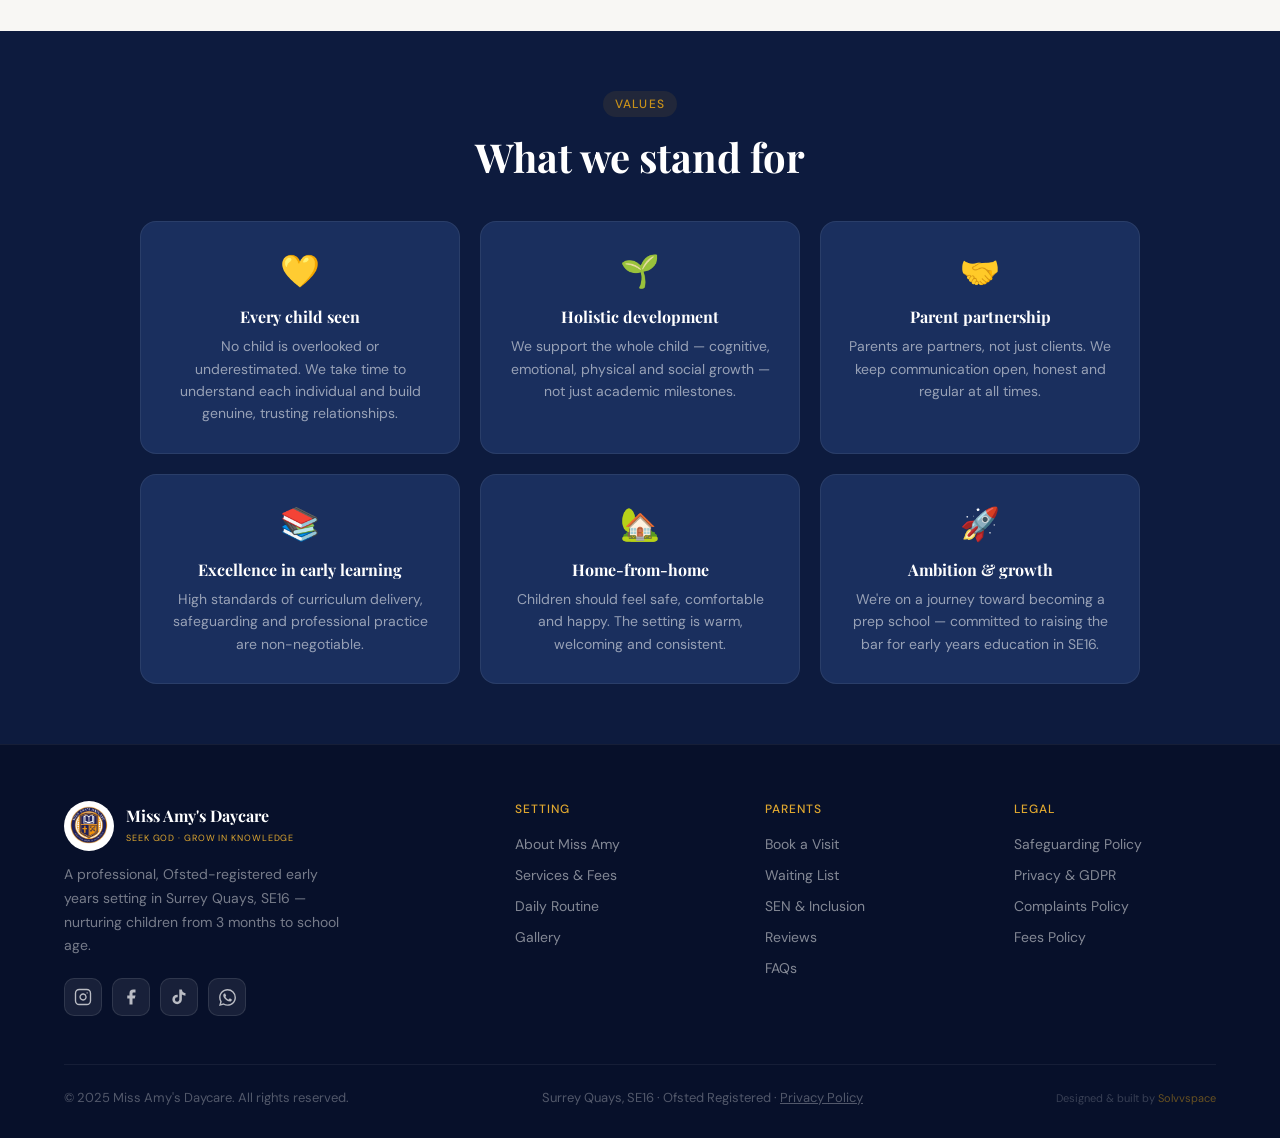
==== commit c79961f9: "Add files via upload" ====
--- a/about.html
+++ b/about.html
@@ -15,7 +15,7 @@
     .about-text p { font-size:16px; line-height:1.8; color:var(--muted); margin-bottom:18px; }
     .quals { display:flex; flex-direction:column; gap:12px; margin:24px 0; }
     .qual-item { display:flex; align-items:center; gap:14px; background:var(--white); border-radius:12px; padding:14px 18px; border:1px solid var(--border); }
-    .qual-item .q-icon { display:flex; align-items:center; justify-content:center; width:22px; height:22px; }
+    .qual-item .q-icon { font-size:20px; }
     .qual-item h4 { font-size:14px; color:var(--navy); margin-bottom:2px; }
     .qual-item p { font-size:13px; color:var(--muted); margin:0; }
     .values { background:var(--navy); padding:60px 5%; }
@@ -50,11 +50,11 @@
         <p>Miss Amy's long-term vision is exciting: to grow from a highly regarded childminding setting into a fully registered early years prep school — raising the standard of early education in the Surrey Quays community.</p>
 
         <div class="quals">
-          <div class="qual-item"><span class="q-icon"><svg width="22" height="22" viewBox="0 0 24 24" fill="none" stroke="white" stroke-width="1.8" stroke-linecap="round" stroke-linejoin="round"><path d="M22 10v6M2 10l10-5 10 5-10 5z"/><path d="M6 12v5c3 3 9 3 12 0v-5"/></svg></span><div><h4>EYFS Qualification</h4><p>Full Early Years Foundation Stage practitioner training</p></div></div>
-          <div class="qual-item"><span class="q-icon"><svg width="22" height="22" viewBox="0 0 24 24" fill="none" stroke="white" stroke-width="1.8" stroke-linecap="round" stroke-linejoin="round"><path d="M22 12h-4l-3 9L9 3l-3 9H2"/></svg></span><div><h4>Paediatric First Aid</h4><p>Current &amp; up-to-date certification</p></div></div>
-          <div class="qual-item"><span class="q-icon"><svg width="22" height="22" viewBox="0 0 24 24" fill="none" stroke="white" stroke-width="1.8" stroke-linecap="round" stroke-linejoin="round"><path d="M12 22s8-4 8-10V5l-8-3-8 3v7c0 6 8 10 8 10z"/></svg></span><div><h4>Safeguarding &amp; Child Protection</h4><p>Level 3 trained &amp; regularly updated</p></div></div>
-          <div class="qual-item"><span class="q-icon"><svg width="22" height="22" viewBox="0 0 24 24" fill="none" stroke="white" stroke-width="1.8" stroke-linecap="round" stroke-linejoin="round"><path d="M22 11.08V12a10 10 0 1 1-5.93-9.14"/><polyline points="22,4 12,14.01 9,11.01"/></svg></span><div><h4>Enhanced DBS Check</h4><p>Fully cleared &amp; Ofsted registered</p></div></div>
-          <div class="qual-item"><span class="q-icon"><svg width="22" height="22" viewBox="0 0 24 24" fill="none" stroke="white" stroke-width="1.8" stroke-linecap="round" stroke-linejoin="round"><path d="M20.59 13.41l-7.17 7.17a2 2 0 0 1-2.83 0L2 12V2h10l8.59 8.59a2 2 0 0 1 0 2.82z"/><line x1="7" y1="7" x2="7.01" y2="7"/></svg></span><div><h4>SEN &amp; Inclusion Training</h4><p>Specialist experience with non-verbal &amp; additional needs children</p></div></div>
+          <div class="qual-item"><span class="q-icon">🎓</span><div><h4>EYFS Qualification</h4><p>Full Early Years Foundation Stage practitioner training</p></div></div>
+          <div class="qual-item"><span class="q-icon">🏥</span><div><h4>Paediatric First Aid</h4><p>Current &amp; up-to-date certification</p></div></div>
+          <div class="qual-item"><span class="q-icon">🛡️</span><div><h4>Safeguarding &amp; Child Protection</h4><p>Level 3 trained &amp; regularly updated</p></div></div>
+          <div class="qual-item"><span class="q-icon">✅</span><div><h4>Enhanced DBS Check</h4><p>Fully cleared &amp; Ofsted registered</p></div></div>
+          <div class="qual-item"><span class="q-icon">🧩</span><div><h4>SEN &amp; Inclusion Training</h4><p>Specialist experience with non-verbal &amp; additional needs children</p></div></div>
         </div>
         <a href="book-a-visit.html" class="btn-primary">Come and meet Miss Amy</a>
       </div>
@@ -67,12 +67,12 @@
       <h2 class="section-title" style="color:white">What we stand for</h2>
     </div>
     <div class="values-grid fade-in">
-      <div class="val-card"><div class="icon"><svg width="28" height="28" viewBox="0 0 24 24" fill="none" stroke="rgba(200,145,26,0.8)" stroke-width="1.8" stroke-linecap="round" stroke-linejoin="round"><path d="M20.84 4.61a5.5 5.5 0 0 0-7.78 0L12 5.67l-1.06-1.06a5.5 5.5 0 0 0-7.78 7.78l1.06 1.06L12 21.23l7.78-7.78 1.06-1.06a5.5 5.5 0 0 0 0-7.78z"/></svg></div><h4>Every child seen</h4><p>No child is overlooked or underestimated. We take time to understand each individual and build genuine, trusting relationships.</p></div>
-      <div class="val-card"><div class="icon"><svg width="28" height="28" viewBox="0 0 24 24" fill="none" stroke="rgba(200,145,26,0.8)" stroke-width="1.8" stroke-linecap="round" stroke-linejoin="round"><path d="M12 22V12"/><path d="M12 12C12 7 17 4 20 7c0 0-3 5-8 5z"/><path d="M12 12C12 7 7 4 4 7c0 0 3 5 8 5z"/></svg></div><h4>Holistic development</h4><p>We support the whole child — cognitive, emotional, physical and social growth — not just academic milestones.</p></div>
-      <div class="val-card"><div class="icon"><svg width="28" height="28" viewBox="0 0 24 24" fill="none" stroke="rgba(200,145,26,0.8)" stroke-width="1.8" stroke-linecap="round" stroke-linejoin="round"><path d="M17 21v-2a4 4 0 0 0-4-4H5a4 4 0 0 0-4 4v2"/><circle cx="9" cy="7" r="4"/><path d="M23 21v-2a4 4 0 0 0-3-3.87"/><path d="M16 3.13a4 4 0 0 1 0 7.75"/></svg></div><h4>Parent partnership</h4><p>Parents are partners, not just clients. We keep communication open, honest and regular at all times.</p></div>
-      <div class="val-card"><div class="icon"><svg width="28" height="28" viewBox="0 0 24 24" fill="none" stroke="rgba(200,145,26,0.8)" stroke-width="1.8" stroke-linecap="round" stroke-linejoin="round"><path d="M2 3h6a4 4 0 0 1 4 4v14a3 3 0 0 0-3-3H2z"/><path d="M22 3h-6a4 4 0 0 0-4 4v14a3 3 0 0 1 3-3h7z"/></svg></div><h4>Excellence in early learning</h4><p>High standards of curriculum delivery, safeguarding and professional practice are non-negotiable.</p></div>
-      <div class="val-card"><div class="icon"><svg width="28" height="28" viewBox="0 0 24 24" fill="none" stroke="rgba(200,145,26,0.8)" stroke-width="1.8" stroke-linecap="round" stroke-linejoin="round"><path d="M3 9l9-7 9 7v11a2 2 0 0 1-2 2H5a2 2 0 0 1-2-2z"/><polyline points="9,22 9,12 15,12 15,22"/></svg></div><h4>Home-from-home</h4><p>Children should feel safe, comfortable and happy. The setting is warm, welcoming and consistent.</p></div>
-      <div class="val-card"><div class="icon"><svg width="28" height="28" viewBox="0 0 24 24" fill="none" stroke="rgba(200,145,26,0.8)" stroke-width="1.8" stroke-linecap="round" stroke-linejoin="round"><path d="M4.5 16.5c-1.5 1.26-2 5-2 5s3.74-.5 5-2c.71-.84.7-2.13-.09-2.91a2.18 2.18 0 0 0-2.91-.09z"/><path d="M12 15l-3-3a22 22 0 0 1 2-3.95A12.88 12.88 0 0 1 22 2c0 2.72-.78 7.5-6 11a22.35 22.35 0 0 1-4 2z"/><path d="M9 12H4s.55-3.03 2-4c1.62-1.08 5 0 5 0"/><path d="M12 15v5s3.03-.55 4-2c1.08-1.62 0-5 0-5"/></svg></div><h4>Ambition &amp; growth</h4><p>We're on a journey toward becoming a prep school — committed to raising the bar for early years education in SE16.</p></div>
+      <div class="val-card"><div class="icon">💛</div><h4>Every child seen</h4><p>No child is overlooked or underestimated. We take time to understand each individual and build genuine, trusting relationships.</p></div>
+      <div class="val-card"><div class="icon">🌱</div><h4>Holistic development</h4><p>We support the whole child — cognitive, emotional, physical and social growth — not just academic milestones.</p></div>
+      <div class="val-card"><div class="icon">🤝</div><h4>Parent partnership</h4><p>Parents are partners, not just clients. We keep communication open, honest and regular at all times.</p></div>
+      <div class="val-card"><div class="icon">📚</div><h4>Excellence in early learning</h4><p>High standards of curriculum delivery, safeguarding and professional practice are non-negotiable.</p></div>
+      <div class="val-card"><div class="icon">🏡</div><h4>Home-from-home</h4><p>Children should feel safe, comfortable and happy. The setting is warm, welcoming and consistent.</p></div>
+      <div class="val-card"><div class="icon">🚀</div><h4>Ambition &amp; growth</h4><p>We're on a journey toward becoming a prep school — committed to raising the bar for early years education in SE16.</p></div>
     </div>
   </div>
 
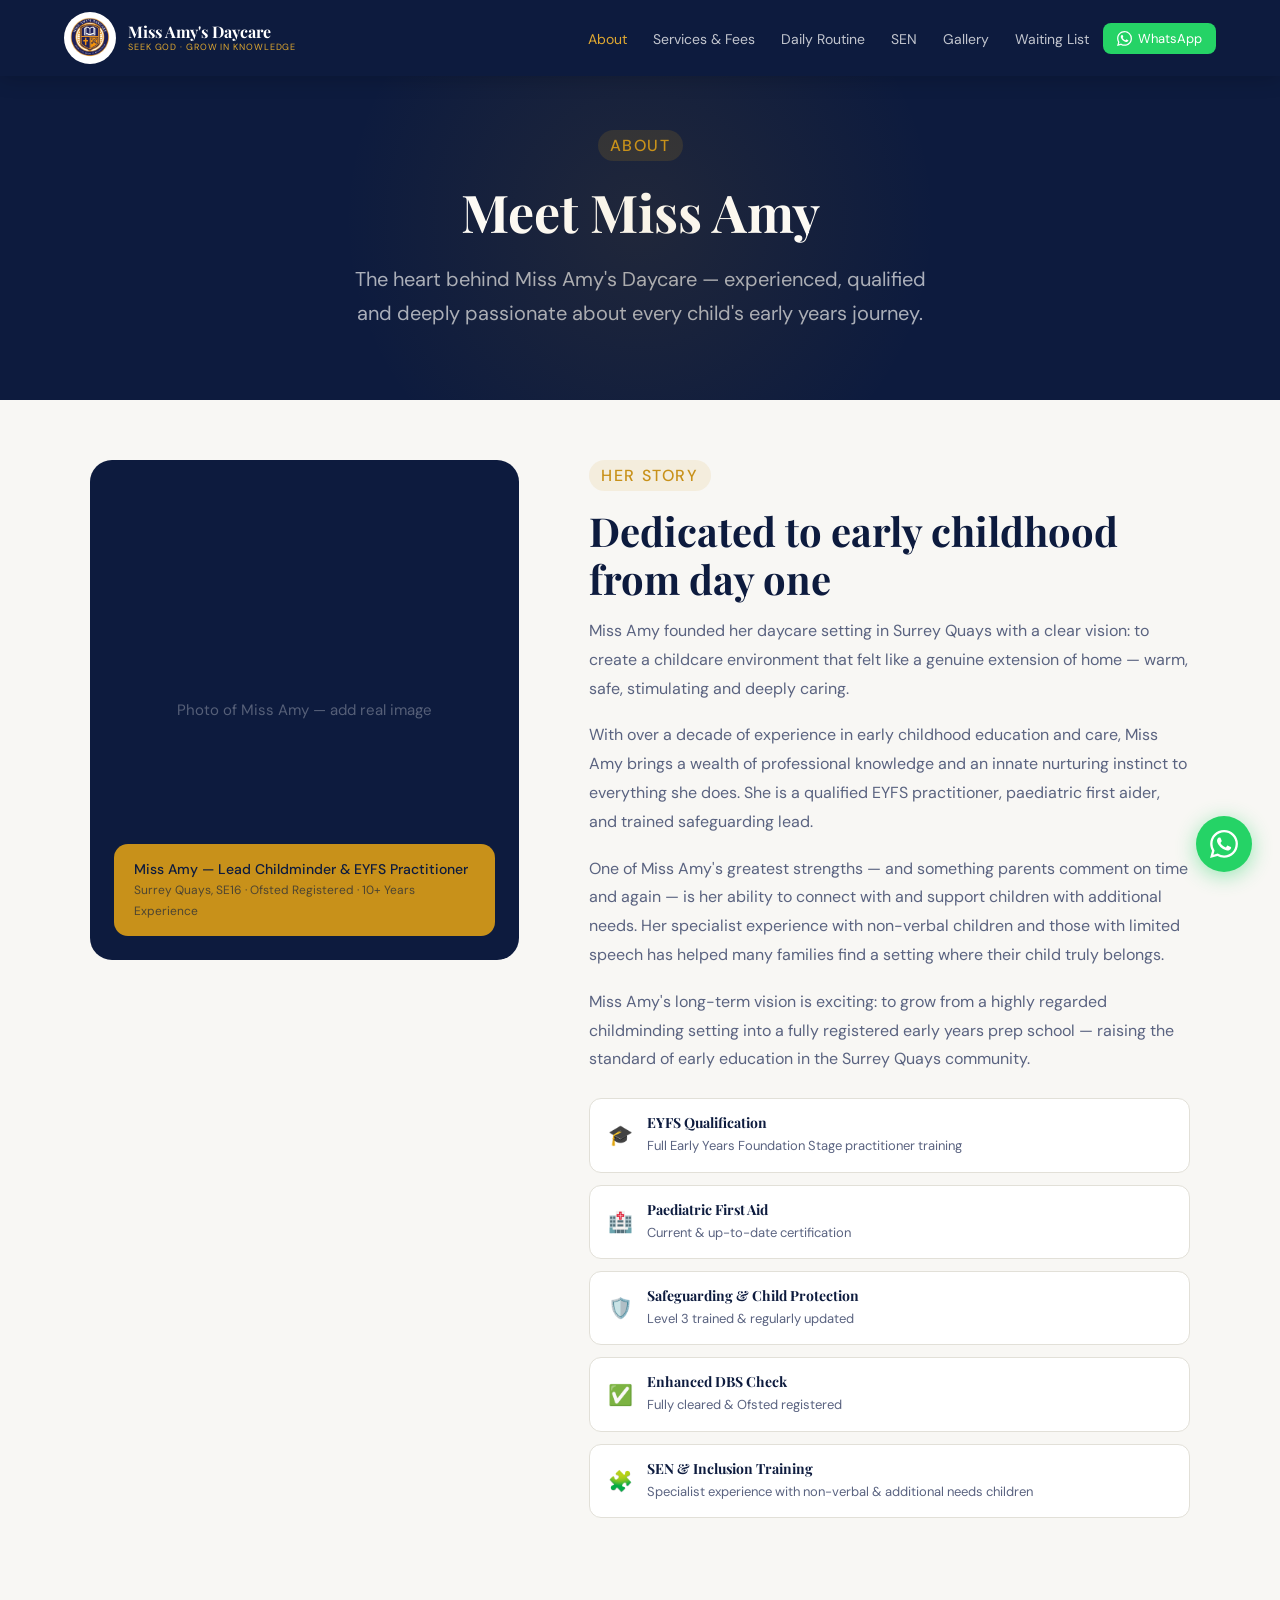
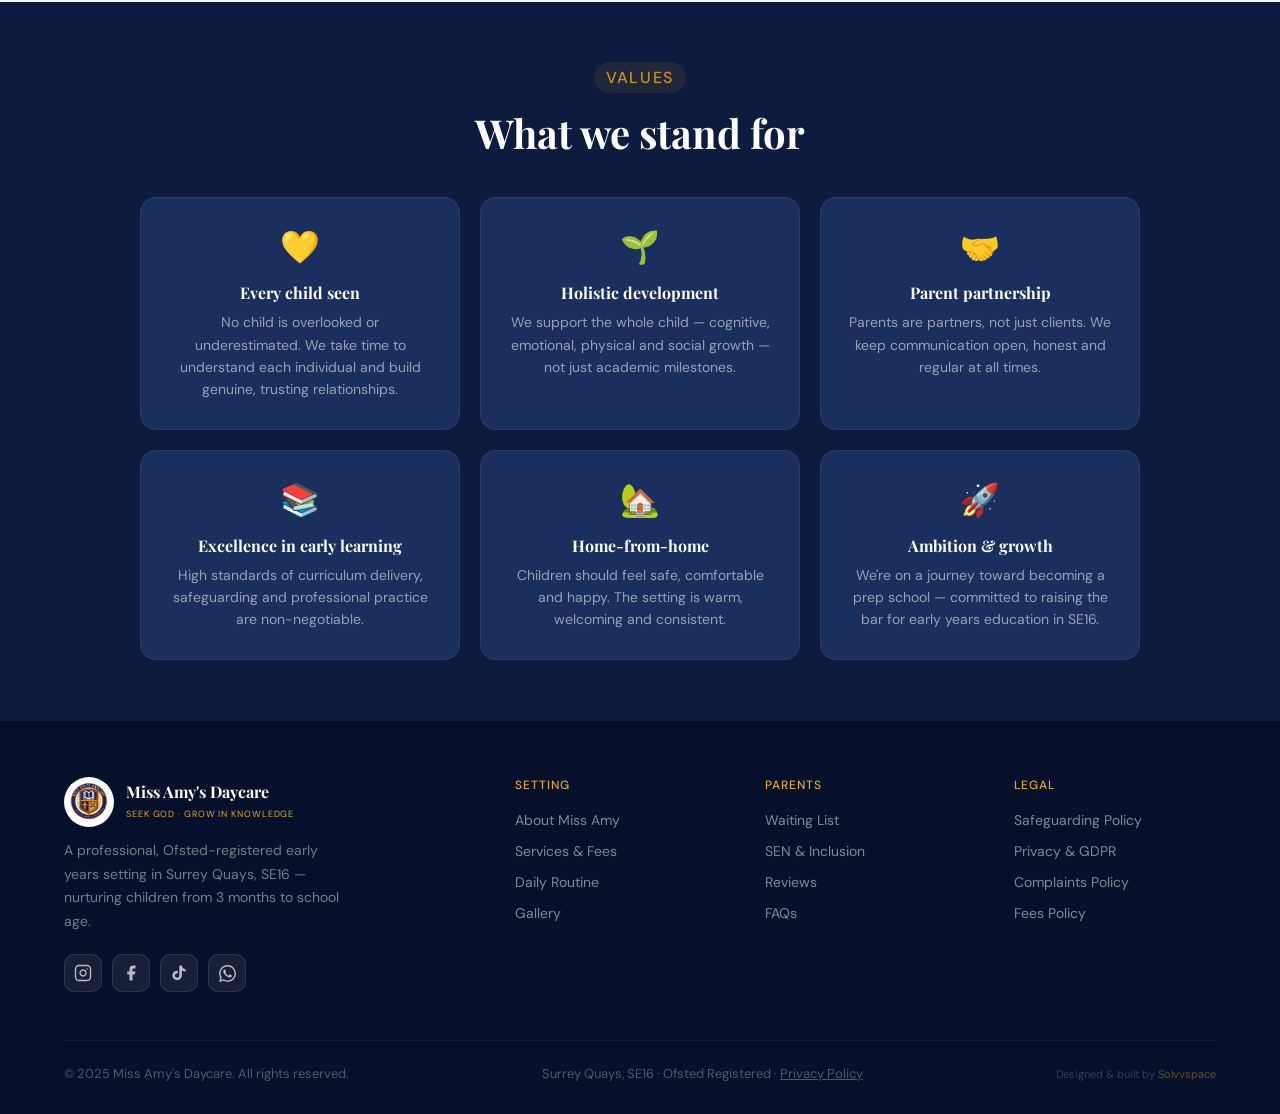
==== commit 766b5ada: "Refatored Code Refactored Codebase for better debugging. Made updates as requested" ====
--- a/about.html
+++ b/about.html
@@ -1,31 +1,10 @@
 <!DOCTYPE html>
 <html lang="en">
 <head>
-  <meta charset="UTF-8"><meta name="viewport" content="width=device-width, initial-scale=1.0">
+  <meta charset="UTF-8">
+  <meta name="viewport" content="width=device-width, initial-scale=1.0">
   <title>About Miss Amy — Miss Amy's Daycare</title>
-  <link rel="stylesheet" href="style.css">
-  <style>
-    .about-section { background: var(--off-white); padding: 60px 5%; }
-    .about-grid { display:grid; grid-template-columns:1fr 1.4fr; gap:70px; align-items:start; max-width:1100px; margin:0 auto; }
-    .about-img { background:var(--navy); border-radius:22px; height:500px; display:flex; align-items:center; justify-content:center; position:relative; }
-    .about-img span { color:rgba(255,255,255,0.3); font-size:15px; }
-    .about-badge { position:absolute; bottom:24px; left:24px; right:24px; background:var(--yellow); border-radius:14px; padding:16px 20px; }
-    .about-badge p { font-size:14px; color:var(--navy); font-weight:500; margin:0; }
-    .about-badge span { font-size:12px; color:rgba(13,27,62,0.65); }
-    .about-text p { font-size:16px; line-height:1.8; color:var(--muted); margin-bottom:18px; }
-    .quals { display:flex; flex-direction:column; gap:12px; margin:24px 0; }
-    .qual-item { display:flex; align-items:center; gap:14px; background:var(--white); border-radius:12px; padding:14px 18px; border:1px solid var(--border); }
-    .qual-item .q-icon { font-size:20px; }
-    .qual-item h4 { font-size:14px; color:var(--navy); margin-bottom:2px; }
-    .qual-item p { font-size:13px; color:var(--muted); margin:0; }
-    .values { background:var(--navy); padding:60px 5%; }
-    .values-grid { display:grid; grid-template-columns:repeat(3,1fr); gap:20px; max-width:1000px; margin:0 auto; }
-    .val-card { background:var(--navy-mid); border:1px solid rgba(255,255,255,0.07); border-radius:16px; padding:28px; text-align:center; }
-    .val-card .icon { font-size:32px; margin-bottom:14px; }
-    .val-card h4 { color:var(--white); font-size:16px; margin-bottom:8px; }
-    .val-card p { color:rgba(255,255,255,0.55); font-size:14px; line-height:1.6; }
-    @media(max-width:768px){ .about-grid,.values-grid{grid-template-columns:1fr;} }
-  </style>
+  <link rel="stylesheet" href="Css/style.css">
 </head>
 <body>
   <div id="nav-placeholder"></div>
@@ -56,7 +35,6 @@
           <div class="qual-item"><span class="q-icon">✅</span><div><h4>Enhanced DBS Check</h4><p>Fully cleared &amp; Ofsted registered</p></div></div>
           <div class="qual-item"><span class="q-icon">🧩</span><div><h4>SEN &amp; Inclusion Training</h4><p>Specialist experience with non-verbal &amp; additional needs children</p></div></div>
         </div>
-        <a href="book-a-visit.html" class="btn-primary">Come and meet Miss Amy</a>
       </div>
     </div>
   </div>
@@ -77,7 +55,7 @@
   </div>
 
   <div id="footer-placeholder"></div>
-  <script src="shared.js"></script>
+  <script src="Js/shared.js"></script>
   <script>renderNav('about.html'); renderFooter(); initFadeIn();</script>
 </body>
 </html>
--- a/Css/style.css
+++ b/Css/style.css
@@ -0,0 +1,2694 @@
+@import url('https://fonts.googleapis.com/css2?family=Playfair+Display:wght@600;700&family=DM+Sans:wght@300;400;500&display=swap');
+
+/* ============================================================ */
+/* ROOT VARIABLES */
+/* ============================================================ */
+
+:root {
+	--navy: #0d1b3e;
+	--navy-mid: #1a2f5e;
+	--navy-light: #243a72;
+	--yellow: #c8911a;
+	--yellow-light: #e0a830;
+	--yellow-pale: #f5ead0;
+	--white: #ffffff;
+	--off-white: #f8f7f4;
+	--text: #1a1a2e;
+	--muted: #5a6380;
+	--border: #e2e0d8;
+	--radius: 16px;
+	--radius-sm: 8px;
+}
+
+/* ============================================================ */
+/* GLOBAL STYLES */
+/* ============================================================ */
+
+* {
+	margin: 0;
+	padding: 0;
+	box-sizing: border-box;
+}
+
+html {
+	scroll-behavior: smooth;
+}
+
+body {
+	font-family: 'DM Sans', sans-serif;
+	color: var(--text);
+	background: var(--white);
+	overflow-x: hidden;
+}
+
+h1,
+h2,
+h3,
+h4 {
+	font-family: 'Playfair Display', serif;
+}
+
+/* ============================================================ */
+/* NAVIGATION */
+/* ============================================================ */
+
+nav {
+	position: fixed;
+	top: 0;
+	left: 0;
+	right: 0;
+	z-index: 100;
+	background: var(--navy);
+	display: flex;
+	align-items: center;
+	justify-content: space-between;
+	padding: 0 5%;
+	height: 76px;
+	box-shadow: 0 2px 20px rgba(0, 0, 0, 0.2);
+}
+
+.logo {
+	display: flex;
+	align-items: center;
+	gap: 12px;
+	text-decoration: none;
+}
+
+.logo-mark {
+	width: 52px;
+	height: 52px;
+	border-radius: 50%;
+	overflow: hidden;
+	background: white;
+	padding: 2px;
+	display: flex;
+	align-items: center;
+	justify-content: center;
+	flex-shrink: 0;
+}
+
+.logo-mark img {
+	width: 100%;
+	height: 100%;
+	object-fit: contain;
+	border-radius: 50%;
+}
+
+.logo-text {
+	display: flex;
+	flex-direction: column;
+}
+
+.logo-text span:first-child {
+	font-family: 'Playfair Display', serif;
+	font-size: 16px;
+	font-weight: 700;
+	color: var(--white);
+	line-height: 1.1;
+}
+
+.logo-text span:last-child {
+	font-size: 9px;
+	color: var(--yellow-light);
+	letter-spacing: 0.1em;
+	text-transform: uppercase;
+}
+
+.nav-links {
+	display: flex;
+	gap: 2px;
+	list-style: none;
+	align-items: center;
+}
+
+.nav-links a {
+	text-decoration: none;
+	color: rgba(255, 255, 255, 0.75);
+	font-size: 14px;
+	padding: 8px 12px;
+	border-radius: 8px;
+	transition: all 0.2s;
+}
+
+.nav-links a:hover {
+	color: var(--yellow-light);
+	background: rgba(200, 145, 26, 0.12);
+}
+
+.nav-links a.active {
+	color: var(--yellow-light);
+}
+
+.nav-cta {
+	background: var(--yellow) !important;
+	color: var(--white) !important;
+	font-weight: 500 !important;
+}
+
+.nav-cta:hover {
+	background: var(--yellow-light) !important;
+	color: var(--white) !important;
+}
+
+/* ============================================================ */
+/* WHATSAPP NAV BUTTON */
+/* ============================================================ */
+
+.nav-whatsapp {
+	display: flex;
+	align-items: center;
+	gap: 6px;
+	background: #25D366;
+	color: white !important;
+	padding: 7px 14px !important;
+	border-radius: 8px;
+	font-size: 13px !important;
+}
+
+.nav-whatsapp:hover {
+	background: #1ebe5d !important;
+	color: white !important;
+}
+
+/* ============================================================ */
+/* HAMBURGER MENU */
+/* ============================================================ */
+
+.hamburger {
+	display: none;
+	flex-direction: column;
+	gap: 5px;
+	cursor: pointer;
+	background: none;
+	border: none;
+	padding: 4px;
+}
+
+.hamburger span {
+	display: block;
+	width: 24px;
+	height: 2px;
+	background: var(--white);
+	border-radius: 2px;
+	transition: 0.3s;
+}
+
+/* ============================================================ */
+/* MOBILE NAV */
+/* ============================================================ */
+
+.mobile-menu {
+	display: none;
+	position: fixed;
+	top: 76px;
+	left: 0;
+	right: 0;
+	background: var(--navy);
+	z-index: 99;
+	padding: 16px 5% 24px;
+	border-top: 1px solid rgba(255, 255, 255, 0.1);
+	flex-direction: column;
+	gap: 4px;
+}
+
+.mobile-menu.open {
+	display: flex;
+}
+
+.mobile-menu a {
+	color: rgba(255, 255, 255, 0.8);
+	text-decoration: none;
+	font-size: 15px;
+	padding: 10px 12px;
+	border-radius: 8px;
+}
+
+.mobile-menu a:hover {
+	background: rgba(255, 255, 255, 0.05);
+	color: var(--yellow-light);
+}
+
+/* ============================================================ */
+/* PAGE HERO (Inner Pages) */
+/* ============================================================ */
+
+.page-hero {
+	background: var(--navy);
+	padding: 130px 5% 70px;
+	text-align: center;
+	position: relative;
+	overflow: hidden;
+}
+
+.page-hero::before {
+	content: '';
+	position: absolute;
+	top: -80px;
+	left: 50%;
+	transform: translateX(-50%);
+	width: 600px;
+	height: 600px;
+	background: radial-gradient(circle, rgba(200, 145, 26, 0.1) 0%, transparent 70%);
+	pointer-events: none;
+}
+
+.page-hero h1 {
+	font-size: clamp(32px, 5vw, 52px);
+	color: var(--white);
+	margin-bottom: 16px;
+}
+
+.page-hero p {
+	font-size: 20px;
+	color: rgba(255, 255, 255, 0.65);
+	max-width: 580px;
+	margin: 0 auto;
+	line-height: 1.7;
+}
+
+.page-hero .section-label {
+	background: rgba(200, 145, 26, 0.15);
+}
+
+/* ============================================================ */
+/* SECTIONS */
+/* ============================================================ */
+
+section {
+	padding: 80px 5%;
+}
+
+.section-label {
+	font-size: 16px;
+	font-weight: 500;
+	letter-spacing: 0.1em;
+	text-transform: uppercase;
+	color: var(--yellow);
+	background: rgba(200, 145, 26, 0.1);
+	padding: 5px 12px;
+	border-radius: 100px;
+	display: inline-block;
+	margin-bottom: 16px;
+}
+
+.section-title {
+	font-size: clamp(26px, 4vw, 40px);
+	color: var(--navy);
+	line-height: 1.2;
+	margin-bottom: 14px;
+}
+
+.section-subtitle {
+	font-size: 17px;
+	color: var(--muted);
+	line-height: 1.7;
+	max-width: 560px;
+}
+
+.section-header {
+	margin-bottom: 52px;
+}
+
+.section-header.center {
+	text-align: center;
+}
+
+.section-header.center .section-subtitle {
+	margin: 0 auto;
+}
+
+/* ============================================================ */
+/* BUTTONS */
+/* ============================================================ */
+
+.btn-primary {
+	background: var(--yellow);
+	color: var(--white);
+	padding: 13px 26px;
+	border-radius: 10px;
+	font-weight: 500;
+	font-size: 15px;
+	text-decoration: none;
+	border: none;
+	cursor: pointer;
+	transition: all 0.2s;
+	display: inline-block;
+	font-family: 'DM Sans', sans-serif;
+}
+
+.btn-primary:hover {
+	background: var(--yellow-light);
+	transform: translateY(-1px);
+	box-shadow: 0 6px 20px rgba(200, 145, 26, 0.3);
+}
+
+.btn-outline {
+	background: transparent;
+	color: var(--navy);
+	padding: 13px 26px;
+	border-radius: 10px;
+	font-weight: 400;
+	font-size: 15px;
+	text-decoration: none;
+	border: 2px solid var(--navy);
+	transition: all 0.2s;
+	display: inline-block;
+}
+
+.btn-outline:hover {
+	background: var(--navy);
+	color: var(--white);
+}
+
+.btn-outline-white {
+	background: transparent;
+	color: var(--white);
+	padding: 13px 26px;
+	border-radius: 10px;
+	font-size: 15px;
+	text-decoration: none;
+	border: 1.5px solid rgba(255, 255, 255, 0.3);
+	transition: all 0.2s;
+	display: inline-block;
+}
+
+.btn-outline-white:hover {
+	border-color: rgba(255, 255, 255, 0.6);
+	background: rgba(255, 255, 255, 0.05);
+}
+
+.btn-whatsapp {
+	background: #25D366;
+	color: white;
+	padding: 13px 26px;
+	border-radius: 10px;
+	font-weight: 500;
+	font-size: 15px;
+	text-decoration: none;
+	display: inline-flex;
+	align-items: center;
+	gap: 8px;
+	transition: all 0.2s;
+}
+
+.btn-whatsapp:hover {
+	background: #1ebe5d;
+	transform: translateY(-1px);
+}
+
+.btn-navy {
+	background: var(--navy);
+	color: var(--white);
+	padding: 13px 26px;
+	border-radius: 10px;
+	font-weight: 500;
+	font-size: 15px;
+	text-decoration: none;
+	border: none;
+	cursor: pointer;
+	transition: all 0.2s;
+	display: inline-block;
+}
+
+.btn-navy:hover {
+	background: var(--navy-mid);
+	transform: translateY(-1px);
+}
+
+/* ============================================================ */
+/* FORMS */
+/* ============================================================ */
+
+.form-card {
+	background: var(--white);
+	border-radius: 20px;
+	padding: 48px;
+	box-shadow: 0 4px 40px rgba(13, 27, 62, 0.08);
+	border: 1px solid var(--border);
+	max-width: 780px;
+	margin: 0 auto;
+}
+
+.form-section-title {
+	font-size: 18px;
+	color: var(--navy);
+	margin-bottom: 20px;
+	padding-bottom: 12px;
+	border-bottom: 2px solid var(--yellow);
+	font-family: 'Playfair Display', serif;
+}
+
+.form-grid {
+	display: grid;
+	grid-template-columns: 1fr 1fr;
+	gap: 20px;
+	margin-bottom: 20px;
+}
+
+.form-group {
+	display: flex;
+	flex-direction: column;
+	gap: 6px;
+	margin-bottom: 20px;
+}
+
+.form-group.full {
+	grid-column: 1 / -1;
+}
+
+.form-group label {
+	font-size: 13px;
+	color: var(--muted);
+	font-weight: 500;
+}
+
+.form-group label .req {
+	color: var(--yellow);
+	margin-left: 2px;
+}
+
+.form-group input,
+.form-group select,
+.form-group textarea {
+	background: var(--off-white);
+	border: 1.5px solid var(--border);
+	border-radius: 10px;
+	padding: 12px 16px;
+	color: var(--text);
+	font-family: 'DM Sans', sans-serif;
+	font-size: 15px;
+	outline: none;
+	transition: border-color 0.2s;
+}
+
+.form-group input:focus,
+.form-group select:focus,
+.form-group textarea:focus {
+	border-color: var(--yellow);
+	background: var(--white);
+}
+
+.form-group textarea {
+	resize: vertical;
+	min-height: 100px;
+}
+
+.form-group input[type="checkbox"],
+.form-group input[type="radio"] {
+	width: auto;
+	margin-right: 8px;
+}
+
+.checkbox-group {
+	display: flex;
+	flex-direction: column;
+	gap: 10px;
+}
+
+.checkbox-label {
+	display: flex;
+	align-items: center;
+	gap: 10px;
+	font-size: 15px;
+	color: var(--text);
+	cursor: pointer;
+}
+
+.form-submit {
+	width: 100%;
+	padding: 16px;
+	font-size: 16px;
+	margin-top: 8px;
+}
+
+.form-note {
+	font-size: 13px;
+	color: var(--muted);
+	text-align: center;
+	margin-top: 12px;
+	line-height: 1.6;
+}
+
+/* ============================================================ */
+/* FOOTER */
+/* ============================================================ */
+
+footer {
+	background: #07102a;
+	padding: 56px 5% 32px;
+	border-top: 1px solid rgba(255, 255, 255, 0.06);
+}
+
+.footer-grid {
+	display: grid;
+	grid-template-columns: 2fr 1fr 1fr 1fr;
+	gap: 48px;
+	margin-bottom: 48px;
+}
+
+.footer-brand {
+	display: flex;
+	flex-direction: column;
+}
+
+.footer-brand p {
+	font-size: 14px;
+	color: rgba(255, 255, 255, 0.45);
+	line-height: 1.7;
+	margin-top: 12px;
+	max-width: 280px;
+}
+
+.footer-logo {
+	display: flex;
+	align-items: center;
+	gap: 12px;
+	text-decoration: none;
+}
+
+.footer-logo-mark {
+	width: 50px;
+	height: 50px;
+	border-radius: 50%;
+	overflow: hidden;
+	background: white;
+	padding: 2px;
+	flex-shrink: 0;
+}
+
+.footer-logo-mark img {
+	width: 100%;
+	height: 100%;
+	object-fit: contain;
+	border-radius: 50%;
+}
+
+.footer-logo-text strong {
+	font-family: 'Playfair Display', serif;
+	font-size: 16px;
+	color: white;
+	display: block;
+	line-height: 1.2;
+}
+
+.footer-logo-text span {
+	font-size: 9px;
+	color: var(--yellow-light);
+	letter-spacing: 0.1em;
+	text-transform: uppercase;
+}
+
+.footer-col h4 {
+	color: var(--yellow-light);
+	font-size: 12px;
+	text-transform: uppercase;
+	letter-spacing: 0.08em;
+	margin-bottom: 16px;
+	font-family: 'DM Sans', sans-serif;
+	font-weight: 500;
+}
+
+.footer-col ul {
+	list-style: none;
+	display: flex;
+	flex-direction: column;
+	gap: 10px;
+}
+
+.footer-col ul li a {
+	color: rgba(255, 255, 255, 0.5);
+	text-decoration: none;
+	font-size: 14px;
+	transition: color 0.2s;
+}
+
+.footer-col ul li a:hover {
+	color: var(--yellow-light);
+}
+
+.social-links {
+	display: flex;
+	gap: 10px;
+	margin-top: 20px;
+}
+
+.social-btn {
+	width: 38px;
+	height: 38px;
+	border-radius: 10px;
+	background: rgba(255, 255, 255, 0.07);
+	border: 1px solid rgba(255, 255, 255, 0.1);
+	display: flex;
+	align-items: center;
+	justify-content: center;
+	text-decoration: none;
+	font-size: 17px;
+	transition: all 0.2s;
+}
+
+.social-btn:hover {
+	background: rgba(200, 145, 26, 0.2);
+	border-color: rgba(200, 145, 26, 0.4);
+}
+
+.footer-bottom {
+	display: flex;
+	justify-content: space-between;
+	align-items: center;
+	padding-top: 24px;
+	border-top: 1px solid rgba(255, 255, 255, 0.06);
+	font-size: 13px;
+	color: rgba(255, 255, 255, 0.3);
+	flex-wrap: wrap;
+	gap: 8px;
+}
+
+/* ============================================================ */
+/* FADE IN ANIMATION */
+/* ============================================================ */
+
+.fade-in {
+	opacity: 0;
+	transform: translateY(20px);
+	transition: opacity 0.6s ease, transform 0.6s ease;
+}
+
+.fade-in.visible {
+	opacity: 1;
+	transform: translateY(0);
+}
+
+/* ============================================================ */
+/* CARDS */
+/* ============================================================ */
+
+.card {
+	background: var(--off-white);
+	border-radius: var(--radius);
+	padding: 32px;
+	border: 1px solid var(--border);
+	transition: all 0.3s;
+}
+
+.card:hover {
+	transform: translateY(-3px);
+	box-shadow: 0 12px 40px rgba(13, 27, 62, 0.08);
+}
+
+/* ============================================================ */
+/* CHIPS */
+/* ============================================================ */
+
+.chip {
+	background: var(--navy);
+	color: var(--white);
+	padding: 7px 16px;
+	border-radius: 100px;
+	font-size: 13px;
+	display: inline-block;
+	margin: 4px;
+}
+
+.chip.yellow {
+	background: var(--yellow);
+	color: var(--white);
+	font-weight: 500;
+}
+
+/* ============================================================ */
+/* SUCCESS MESSAGE */
+/* ============================================================ */
+
+.success-msg {
+	background: #ecfdf5;
+	border: 1px solid #6ee7b7;
+	border-radius: 12px;
+	padding: 20px 24px;
+	color: #065f46;
+	font-size: 15px;
+	display: none;
+	margin-top: 16px;
+}
+
+.success-msg.show {
+	display: block;
+}
+
+/* ============================================================ */
+/* WHATSAPP FLOATING BUTTON */
+/* ============================================================ */
+
+.wa-float {
+	position: fixed;
+	bottom: 28px;
+	right: 28px;
+	z-index: 999;
+	width: 56px;
+	height: 56px;
+	background: #25d366;
+	border-radius: 50%;
+	display: flex;
+	align-items: center;
+	justify-content: center;
+	box-shadow: 0 4px 20px rgba(37, 211, 102, 0.45);
+	transition: transform 0.2s;
+	text-decoration: none;
+	font-size: 28px;
+	line-height: 1;
+}
+
+.wa-float:hover {
+	transform: scale(1.12);
+}
+
+/* ============================================================ */
+/* RESPONSIVE DESIGN */
+/* ============================================================ */
+
+@media (max-width: 900px) {
+	.nav-links {
+		display: none;
+	}
+
+	.hamburger {
+		display: flex;
+	}
+
+	.footer-grid {
+		grid-template-columns: 1fr 1fr;
+	}
+}
+
+@media (max-width: 768px) {
+	.form-grid {
+		grid-template-columns: 1fr;
+	}
+
+	.form-card {
+		padding: 28px 20px;
+	}
+}
+
+@media (max-width: 600px) {
+	.footer-grid {
+		grid-template-columns: 1fr;
+	}
+}
+
+/* BUTTONS */
+.btn-primary { background: var(--yellow); color: var(--white); padding: 13px 26px; border-radius: 10px; font-weight: 500; font-size: 15px; text-decoration: none; border: none; cursor: pointer; transition: all 0.2s; display: inline-block; font-family: 'DM Sans', sans-serif; }
+.btn-primary:hover { background: var(--yellow-light); transform: translateY(-1px); box-shadow: 0 6px 20px rgba(200,145,26,0.3); }
+.btn-outline { background: transparent; color: var(--navy); padding: 13px 26px; border-radius: 10px; font-weight: 400; font-size: 15px; text-decoration: none; border: 2px solid var(--navy); transition: all 0.2s; display: inline-block; }
+.btn-outline:hover { background: var(--navy); color: var(--white); }
+.btn-outline-white { background: transparent; color: var(--white); padding: 13px 26px; border-radius: 10px; font-size: 15px; text-decoration: none; border: 1.5px solid rgba(255,255,255,0.3); transition: all 0.2s; display: inline-block; }
+.btn-outline-white:hover { border-color: rgba(255,255,255,0.6); background: rgba(255,255,255,0.05); }
+.btn-whatsapp { background: #25D366; color: white; padding: 13px 26px; border-radius: 10px; font-weight: 500; font-size: 15px; text-decoration: none; display: inline-flex; align-items: center; gap: 8px; transition: all 0.2s; }
+.btn-whatsapp:hover { background: #1ebe5d; transform: translateY(-1px); }
+.btn-navy { background: var(--navy); color: var(--white); padding: 13px 26px; border-radius: 10px; font-weight: 500; font-size: 15px; text-decoration: none; border: none; cursor: pointer; transition: all 0.2s; display: inline-block; }
+.btn-navy:hover { background: var(--navy-mid); transform: translateY(-1px); }
+
+/* FORMS */
+.form-card { background: var(--white); border-radius: 20px; padding: 48px; box-shadow: 0 4px 40px rgba(13,27,62,0.08); border: 1px solid var(--border); max-width: 780px; margin: 0 auto; }
+.form-section-title { font-size: 18px; color: var(--navy); margin-bottom: 20px; padding-bottom: 12px; border-bottom: 2px solid var(--yellow); font-family: 'Playfair Display', serif; }
+.form-grid { display: grid; grid-template-columns: 1fr 1fr; gap: 20px; margin-bottom: 20px; }
+.form-group { display: flex; flex-direction: column; gap: 6px; margin-bottom: 20px; }
+.form-group.full { grid-column: 1 / -1; }
+.form-group label { font-size: 13px; color: var(--muted); font-weight: 500; }
+.form-group label .req { color: var(--yellow); margin-left: 2px; }
+.form-group input, .form-group select, .form-group textarea {
+  background: var(--off-white); border: 1.5px solid var(--border);
+  border-radius: 10px; padding: 12px 16px;
+  color: var(--text); font-family: 'DM Sans', sans-serif;
+  font-size: 15px; outline: none; transition: border-color 0.2s;
+}
+.form-group input:focus, .form-group select:focus, .form-group textarea:focus { border-color: var(--yellow); background: var(--white); }
+.form-group textarea { resize: vertical; min-height: 100px; }
+.form-group input[type="checkbox"], .form-group input[type="radio"] { width: auto; margin-right: 8px; }
+.checkbox-group { display: flex; flex-direction: column; gap: 10px; }
+.checkbox-label { display: flex; align-items: center; gap: 10px; font-size: 15px; color: var(--text); cursor: pointer; }
+.form-submit { width: 100%; padding: 16px; font-size: 16px; margin-top: 8px; }
+.form-note { font-size: 13px; color: var(--muted); text-align: center; margin-top: 12px; line-height: 1.6; }
+
+/* FOOTER */
+footer { background: #07102a; padding: 56px 5% 32px; border-top: 1px solid rgba(255,255,255,0.06); }
+.footer-grid { display: grid; grid-template-columns: 2fr 1fr 1fr 1fr; gap: 48px; margin-bottom: 48px; }
+.footer-brand { display: flex; flex-direction: column; }
+.footer-brand p { font-size: 14px; color: rgba(255,255,255,0.45); line-height: 1.7; margin-top: 12px; max-width: 280px; }
+.footer-logo { display: flex; align-items: center; gap: 12px; text-decoration: none; }
+.footer-logo-mark { width: 50px; height: 50px; border-radius: 50%; overflow: hidden; background: white; padding: 2px; flex-shrink: 0; }
+.footer-logo-mark img { width: 100%; height: 100%; object-fit: contain; border-radius: 50%; }
+.footer-logo-text strong { font-family: 'Playfair Display', serif; font-size: 16px; color: white; display: block; line-height: 1.2; }
+.footer-logo-text span { font-size: 9px; color: var(--yellow-light); letter-spacing: 0.1em; text-transform: uppercase; }
+.footer-col h4 { color: var(--yellow-light); font-size: 12px; text-transform: uppercase; letter-spacing: 0.08em; margin-bottom: 16px; font-family: 'DM Sans', sans-serif; font-weight: 500; }
+.footer-col ul { list-style: none; display: flex; flex-direction: column; gap: 10px; }
+.footer-col ul li a { color: rgba(255,255,255,0.5); text-decoration: none; font-size: 14px; transition: color 0.2s; }
+.footer-col ul li a:hover { color: var(--yellow-light); }
+.social-links { display: flex; gap: 10px; margin-top: 20px; }
+.social-btn { width: 38px; height: 38px; border-radius: 10px; background: rgba(255,255,255,0.07); border: 1px solid rgba(255,255,255,0.1); display: flex; align-items: center; justify-content: center; text-decoration: none; font-size: 17px; transition: all 0.2s; }
+.social-btn:hover { background: rgba(200,145,26,0.2); border-color: rgba(200,145,26,0.4); }
+.footer-bottom { display: flex; justify-content: space-between; align-items: center; padding-top: 24px; border-top: 1px solid rgba(255,255,255,0.06); font-size: 13px; color: rgba(255,255,255,0.3); flex-wrap: wrap; gap: 8px; }
+
+/* FADE IN */
+.fade-in { opacity: 0; transform: translateY(20px); transition: opacity 0.6s ease, transform 0.6s ease; }
+.fade-in.visible { opacity: 1; transform: translateY(0); }
+
+/* CARDS */
+.card { background: var(--off-white); border-radius: var(--radius); padding: 32px; border: 1px solid var(--border); transition: all 0.3s; }
+.card:hover { transform: translateY(-3px); box-shadow: 0 12px 40px rgba(13,27,62,0.08); }
+
+/* CHIPS */
+.chip { background: var(--navy); color: var(--white); padding: 7px 16px; border-radius: 100px; font-size: 13px; display: inline-block; margin: 4px; }
+.chip.yellow { background: var(--yellow); color: var(--white); font-weight: 500; }
+
+/* SUCCESS MESSAGE */
+.success-msg { background: #ecfdf5; border: 1px solid #6ee7b7; border-radius: 12px; padding: 20px 24px; color: #065f46; font-size: 15px; display: none; margin-top: 16px; }
+.success-msg.show { display: block; }
+
+/* WHATSAPP FLOAT */
+.wa-float {
+  position: fixed; bottom: 28px; right: 28px; z-index: 999;
+  width: 56px; height: 56px; background: #25d366;
+  border-radius: 50%; display: flex; align-items: center; justify-content: center;
+  box-shadow: 0 4px 20px rgba(37,211,102,0.45); transition: transform 0.2s;
+  text-decoration: none; font-size: 28px; line-height: 1;
+}
+.wa-float:hover { transform: scale(1.12); }
+
+/* ============================================================ */
+/* HOMEPAGE - INDEX.HTML */
+/* ============================================================ */
+
+#hero {
+	min-height: 100vh;
+	background: var(--navy);
+	display: grid;
+	grid-template-columns: 1fr 1fr;
+	align-items: center;
+	padding: 120px 5% 80px;
+	gap: 60px;
+	position: relative;
+	overflow: hidden;
+}
+
+#hero::before {
+	content: '';
+	position: absolute;
+	top: -120px;
+	right: -120px;
+	width: 600px;
+	height: 600px;
+	background: radial-gradient(circle, rgba(200, 145, 26, 0.1) 0%, transparent 68%);
+	pointer-events: none;
+}
+
+#hero::after {
+	content: '';
+	position: absolute;
+	bottom: -80px;
+	left: -80px;
+	width: 400px;
+	height: 400px;
+	background: radial-gradient(circle, rgba(200, 145, 26, 0.05) 0%, transparent 70%);
+	pointer-events: none;
+}
+
+.hero-content h1 {
+	font-size: clamp(38px, 5.5vw, 64px);
+	color: var(--white);
+	line-height: 1.06;
+	margin-bottom: 22px;
+}
+
+.hero-content h1 em {
+	font-style: normal;
+	color: var(--yellow-light);
+}
+
+.hero-content p {
+	font-size: 17px;
+	line-height: 1.75;
+	color: rgba(255, 255, 255, 0.65);
+	max-width: 500px;
+	margin-bottom: 38px;
+}
+
+.hero-actions {
+	display: flex;
+	gap: 14px;
+	flex-wrap: wrap;
+}
+
+.hero-divider {
+	margin-top: 48px;
+	padding-top: 40px;
+	border-top: 1px solid rgba(255, 255, 255, 0.09);
+	display: flex;
+	gap: 40px;
+}
+
+.hero-stat .num {
+	font-family: 'Playfair Display', serif;
+	font-size: 34px;
+	color: var(--yellow-light);
+	font-weight: 700;
+	line-height: 1;
+}
+
+.hero-stat .lbl {
+	font-size: 12px;
+	color: rgba(255, 255, 255, 0.45);
+	margin-top: 4px;
+}
+
+.hero-right {
+	display: flex;
+	flex-direction: column;
+	gap: 12px;
+}
+
+.cred-card {
+	background: rgba(255, 255, 255, 0.04);
+	border: 1px solid rgba(200, 145, 26, 0.18);
+	border-radius: 14px;
+	padding: 16px 20px;
+	display: flex;
+	align-items: center;
+	gap: 14px;
+	transition: border-color 0.3s, background 0.3s;
+}
+
+.cred-card:hover {
+	border-color: rgba(200, 145, 26, 0.4);
+	background: rgba(255, 255, 255, 0.07);
+}
+
+.cred-icon {
+	width: 42px;
+	height: 42px;
+	min-width: 42px;
+	background: rgba(200, 145, 26, 0.12);
+	border-radius: 11px;
+	display: flex;
+	align-items: center;
+	justify-content: center;
+}
+
+.cred-icon svg {
+	width: 19px;
+	height: 19px;
+	stroke: var(--yellow-light);
+	fill: none;
+	stroke-width: 1.8;
+	stroke-linecap: round;
+	stroke-linejoin: round;
+}
+
+.cred-card h4 {
+	font-size: 13px;
+	color: var(--white);
+	font-family: 'DM Sans', sans-serif;
+	font-weight: 500;
+	margin-bottom: 2px;
+}
+
+.cred-card p {
+	font-size: 11px;
+	color: rgba(255, 255, 255, 0.42);
+}
+
+.avail-badge {
+	background: rgba(200, 145, 26, 0.08);
+	border: 1px solid rgba(200, 145, 26, 0.22);
+	border-radius: 10px;
+	padding: 13px 17px;
+	display: flex;
+	align-items: center;
+	gap: 11px;
+}
+
+.avail-dot {
+	width: 9px;
+	height: 9px;
+	min-width: 9px;
+	background: #5eead4;
+	border-radius: 50%;
+	animation: blink 2s infinite;
+}
+
+@keyframes blink {
+	0%, 100% {
+		opacity: 1;
+	}
+	50% {
+		opacity: 0.3;
+	}
+}
+
+.avail-badge span {
+	color: rgba(255, 255, 255, 0.75);
+	font-size: 13px;
+}
+
+#actions {
+	background: var(--off-white);
+	padding: 52px 5%;
+	border-top: 3px solid var(--yellow);
+}
+
+.actions-grid {
+	display: grid;
+	grid-template-columns: repeat(5, 1fr);
+	gap: 14px;
+	max-width: 1100px;
+	margin: 0 auto;
+}
+
+.action-card {
+	background: var(--white);
+	border-radius: 16px;
+	padding: 26px 18px 22px;
+	border: 1.5px solid var(--border);
+	display: flex;
+	flex-direction: column;
+	align-items: flex-start;
+	gap: 10px;
+	text-decoration: none;
+	transition: all 0.28s;
+	position: relative;
+	overflow: hidden;
+}
+
+.action-card::after {
+	content: '';
+	position: absolute;
+	bottom: 0;
+	left: 0;
+	right: 0;
+	height: 3px;
+	background: var(--yellow);
+	transform: scaleX(0);
+	transition: transform 0.28s;
+}
+
+.action-card:hover {
+	transform: translateY(-5px);
+	box-shadow: 0 16px 40px rgba(13, 27, 62, 0.1);
+	border-color: rgba(200, 145, 26, 0.3);
+}
+
+.action-card:hover::after {
+	transform: scaleX(1);
+}
+
+.action-icon {
+	width: 46px;
+	height: 46px;
+	background: var(--navy);
+	border-radius: 13px;
+	display: flex;
+	align-items: center;
+	justify-content: center;
+	transition: background 0.28s;
+}
+
+.action-card:hover .action-icon {
+	background: var(--yellow);
+}
+
+.action-icon svg {
+	width: 21px;
+	height: 21px;
+	stroke: white;
+	fill: none;
+	stroke-width: 1.8;
+	stroke-linecap: round;
+	stroke-linejoin: round;
+	transition: stroke 0.28s;
+}
+
+.action-card:hover .action-icon svg {
+	stroke: var(--navy);
+}
+
+.action-card h3 {
+	font-size: 14px;
+	color: var(--navy);
+	font-family: 'Playfair Display', serif;
+	line-height: 1.2;
+}
+
+.action-card p {
+	font-size: 11px;
+	color: var(--muted);
+	line-height: 1.5;
+}
+
+.action-arrow {
+	margin-top: auto;
+	font-size: 16px;
+	color: var(--yellow);
+	transition: transform 0.2s;
+}
+
+.action-card:hover .action-arrow {
+	transform: translateX(4px);
+}
+
+.action-card.wa {
+	border-color: rgba(37, 211, 102, 0.22);
+}
+
+.action-card.wa .action-icon {
+	background: #25D366;
+}
+
+.action-card.wa:hover {
+	border-color: #25D366;
+	box-shadow: 0 16px 40px rgba(37, 211, 102, 0.15);
+}
+
+.action-card.wa .action-arrow {
+	color: #25D366;
+}
+
+.action-card.wa .action-icon svg {
+	stroke: white;
+	fill: white;
+}
+
+.action-card.wa:hover .action-icon svg {
+	stroke: white;
+	fill: white;
+}
+
+#gallery-preview {
+	background: var(--navy);
+	padding: 80px 5%;
+}
+
+#gallery-preview .section-label {
+	background: rgba(200, 145, 26, 0.15);
+}
+
+.gp-header {
+	display: flex;
+	align-items: flex-end;
+	justify-content: space-between;
+	margin-bottom: 40px;
+}
+
+.gp-header .section-title {
+	color: white;
+	margin-bottom: 0;
+}
+
+.gp-grid {
+	display: grid;
+	grid-template-columns: 2fr 1fr 1fr;
+	grid-template-rows: 200px 200px;
+	gap: 12px;
+}
+
+.gp-card {
+	border-radius: 14px;
+	overflow: hidden;
+	position: relative;
+	cursor: pointer;
+	background: var(--navy-mid);
+	border: 1px solid rgba(200, 145, 26, 0.1);
+	text-decoration: none;
+}
+
+.gp-card:first-child {
+	grid-row: 1 / 3;
+}
+
+.gp-card-inner {
+	width: 100%;
+	height: 100%;
+	display: flex;
+	align-items: center;
+	justify-content: center;
+	position: relative;
+	transition: transform 0.4s;
+	overflow: hidden;
+}
+
+.gp-card:hover .gp-card-inner {
+	transform: scale(1.05);
+}
+
+.gp-card-overlay {
+	position: absolute;
+	inset: 0;
+	background: linear-gradient(to top, rgba(13, 27, 62, 0.88) 0%, transparent 55%);
+	pointer-events: none;
+}
+
+.gp-card-label {
+	position: absolute;
+	bottom: 0;
+	left: 0;
+	right: 0;
+	padding: 18px 16px;
+}
+
+.gp-card-label h4 {
+	font-size: 14px;
+	color: white;
+	margin-bottom: 2px;
+	font-family: 'Playfair Display', serif;
+}
+
+.gp-card-label p {
+	font-size: 11px;
+	color: rgba(255, 255, 255, 0.5);
+}
+
+.gp-see-all {
+	text-align: center;
+	margin-top: 28px;
+}
+
+#about-strip {
+	background: var(--off-white);
+	padding: 0;
+	overflow: hidden;
+}
+
+.about-editorial {
+	display: grid;
+	grid-template-columns: 1fr 1fr;
+	min-height: 520px;
+}
+
+.about-image-side {
+	position: relative;
+	background: var(--navy);
+	display: flex;
+	align-items: center;
+	justify-content: center;
+	overflow: hidden;
+}
+
+.about-image-side::before {
+	content: '';
+	position: absolute;
+	inset: 0;
+	background: radial-gradient(circle at 50% 50%, rgba(200, 145, 26, 0.1), transparent 60%);
+}
+
+.about-img-inner {
+	width: 100%;
+	height: 100%;
+	min-height: 520px;
+	display: flex;
+	align-items: center;
+	justify-content: center;
+	position: relative;
+	z-index: 1;
+}
+
+.about-img-inner img {
+	width: 160px;
+	height: 160px;
+	object-fit: contain;
+	opacity: 0.1;
+}
+
+.about-overlay-text {
+	position: absolute;
+	left: 0;
+	top: 0;
+	bottom: 0;
+	width: 55%;
+	padding: 48px 28px 48px 40px;
+	display: flex;
+	flex-direction: column;
+	justify-content: center;
+	z-index: 2;
+	background: linear-gradient(to right, rgba(13, 27, 62, 0.94) 60%, transparent 100%);
+}
+
+.about-overlay-text .section-label {
+	background: rgba(200, 145, 26, 0.18);
+	margin-bottom: 14px;
+}
+
+.about-overlay-text h2 {
+	font-family: 'Playfair Display', serif;
+	font-size: clamp(20px, 2.2vw, 30px);
+	color: white;
+	line-height: 1.25;
+	margin-bottom: 12px;
+}
+
+.about-overlay-text p {
+	font-size: 12px;
+	color: rgba(255, 255, 255, 0.55);
+	line-height: 1.7;
+}
+
+.about-text-side {
+	padding: 56px 48px 56px 44px;
+	display: flex;
+	flex-direction: column;
+	justify-content: center;
+	background: var(--white);
+}
+
+.about-text-side p {
+	font-size: 15px;
+	line-height: 1.85;
+	color: var(--muted);
+	margin-bottom: 16px;
+}
+
+.qual-chips {
+	display: flex;
+	flex-wrap: wrap;
+	gap: 8px;
+	margin: 22px 0;
+}
+
+#testimonials {
+	background: var(--white);
+	padding: 80px 5%;
+}
+
+.testi-grid {
+	display: grid;
+	grid-template-columns: repeat(3, 1fr);
+	gap: 20px;
+}
+
+.testi-card {
+	background: var(--off-white);
+	border-radius: 18px;
+	padding: 32px;
+	border: 1px solid var(--border);
+	transition: all 0.35s cubic-bezier(0.34, 1.56, 0.64, 1);
+	cursor: default;
+}
+
+.testi-card:hover {
+	transform: scale(1.04) translateY(-4px);
+	box-shadow: 0 20px 50px rgba(13, 27, 62, 0.12);
+	border-color: rgba(200, 145, 26, 0.3);
+	z-index: 2;
+	position: relative;
+}
+
+.testi-stars {
+	display: flex;
+	gap: 3px;
+	margin-bottom: 16px;
+}
+
+.testi-stars svg {
+	width: 15px;
+	height: 15px;
+	fill: var(--yellow);
+}
+
+.testi-card blockquote {
+	font-family: 'Playfair Display', serif;
+	font-size: 16px;
+	color: var(--text);
+	line-height: 1.75;
+	font-style: italic;
+	margin-bottom: 22px;
+}
+
+.testi-author {
+	display: flex;
+	align-items: center;
+	gap: 12px;
+}
+
+.author-av {
+	width: 40px;
+	height: 40px;
+	border-radius: 50%;
+	background: var(--navy);
+	color: var(--yellow-light);
+	display: flex;
+	align-items: center;
+	justify-content: center;
+	font-family: 'Playfair Display', serif;
+	font-size: 16px;
+	font-weight: 700;
+}
+
+.author-info h4 {
+	font-size: 13px;
+	font-weight: 600;
+	color: var(--navy);
+	font-family: 'DM Sans', sans-serif;
+}
+
+.author-info p {
+	font-size: 11px;
+	color: var(--muted);
+	margin-top: 2px;
+}
+
+#faqs {
+	background: var(--navy);
+	padding: 80px 5%;
+}
+
+.faq-header {
+	display: flex;
+	align-items: flex-end;
+	justify-content: space-between;
+	margin-bottom: 40px;
+}
+
+.faq-header .section-title {
+	color: white;
+	margin-bottom: 0;
+}
+
+.faq-header .section-label {
+	background: rgba(200, 145, 26, 0.15);
+}
+
+.faq-cols {
+	display: grid;
+	grid-template-columns: 1fr 1fr;
+	gap: 10px;
+}
+
+.faq-item {
+	background: rgba(255, 255, 255, 0.04);
+	border: 1px solid rgba(255, 255, 255, 0.07);
+	border-radius: 14px;
+	overflow: hidden;
+	transition: border-color 0.2s;
+}
+
+.faq-item.open {
+	border-color: rgba(200, 145, 26, 0.35);
+}
+
+.faq-q {
+	width: 100%;
+	text-align: left;
+	padding: 18px 22px;
+	background: none;
+	border: none;
+	cursor: pointer;
+	display: flex;
+	justify-content: space-between;
+	align-items: center;
+	gap: 12px;
+	font-family: 'DM Sans', sans-serif;
+	font-size: 15px;
+	font-weight: 500;
+	color: var(--white);
+}
+
+.faq-q-icon {
+	width: 26px;
+	height: 26px;
+	min-width: 26px;
+	border-radius: 50%;
+	background: rgba(200, 145, 26, 0.12);
+	display: flex;
+	align-items: center;
+	justify-content: center;
+	transition: all 0.25s;
+}
+
+.faq-q-icon svg {
+	width: 13px;
+	height: 13px;
+	stroke: var(--yellow-light);
+	fill: none;
+	stroke-width: 2.5;
+	stroke-linecap: round;
+	transition: transform 0.25s;
+}
+
+.faq-item.open .faq-q-icon {
+	background: var(--yellow);
+}
+
+.faq-item.open .faq-q-icon svg {
+	stroke: var(--navy);
+	transform: rotate(45deg);
+}
+
+.faq-a {
+	display: none;
+	padding: 0 22px 18px;
+	font-size: 14px;
+	color: rgba(255, 255, 255, 0.52);
+	line-height: 1.75;
+}
+
+.faq-item.open .faq-a {
+	display: block;
+}
+
+.vision-bar {
+	background: var(--yellow);
+	padding: 60px 5%;
+	text-align: center;
+}
+
+.vision-bar h2 {
+	font-size: clamp(22px, 3vw, 34px);
+	color: var(--navy);
+	margin-bottom: 12px;
+}
+
+.vision-bar p {
+	font-size: 16px;
+	color: rgba(13, 27, 62, 0.65);
+	max-width: 560px;
+	margin: 0 auto 28px;
+	line-height: 1.7;
+}
+
+.vision-bar .section-label {
+	background: rgba(13, 27, 62, 0.1);
+	color: var(--navy);
+}
+
+/* ============================================================ */
+/* ABOUT.HTML */
+/* ============================================================ */
+
+.about-section {
+	background: var(--off-white);
+	padding: 60px 5%;
+}
+
+.about-grid {
+	display: grid;
+	grid-template-columns: 1fr 1.4fr;
+	gap: 70px;
+	align-items: start;
+	max-width: 1100px;
+	margin: 0 auto;
+}
+
+.about-img {
+	background: var(--navy);
+	border-radius: 22px;
+	height: 500px;
+	display: flex;
+	align-items: center;
+	justify-content: center;
+	position: relative;
+}
+
+.about-img span {
+	color: rgba(255, 255, 255, 0.3);
+	font-size: 15px;
+}
+
+.about-badge {
+	position: absolute;
+	bottom: 24px;
+	left: 24px;
+	right: 24px;
+	background: var(--yellow);
+	border-radius: 14px;
+	padding: 16px 20px;
+}
+
+.about-badge p {
+	font-size: 14px;
+	color: var(--navy);
+	font-weight: 500;
+	margin: 0;
+}
+
+.about-badge span {
+	font-size: 12px;
+	color: rgba(13, 27, 62, 0.65);
+}
+
+.about-text p {
+	font-size: 16px;
+	line-height: 1.8;
+	color: var(--muted);
+	margin-bottom: 18px;
+}
+
+.quals {
+	display: flex;
+	flex-direction: column;
+	gap: 12px;
+	margin: 24px 0;
+}
+
+.qual-item {
+	display: flex;
+	align-items: center;
+	gap: 14px;
+	background: var(--white);
+	border-radius: 12px;
+	padding: 14px 18px;
+	border: 1px solid var(--border);
+}
+
+.qual-item .q-icon {
+	font-size: 20px;
+}
+
+.qual-item h4 {
+	font-size: 14px;
+	color: var(--navy);
+	margin-bottom: 2px;
+}
+
+.qual-item p {
+	font-size: 13px;
+	color: var(--muted);
+	margin: 0;
+}
+
+.values {
+	background: var(--navy);
+	padding: 60px 5%;
+}
+
+.values-grid {
+	display: grid;
+	grid-template-columns: repeat(3, 1fr);
+	gap: 20px;
+	max-width: 1000px;
+	margin: 0 auto;
+}
+
+.val-card {
+	background: var(--navy-mid);
+	border: 1px solid rgba(255, 255, 255, 0.07);
+	border-radius: 16px;
+	padding: 28px;
+	text-align: center;
+}
+
+.val-card .icon {
+	font-size: 32px;
+	margin-bottom: 14px;
+}
+
+.val-card h4 {
+	color: var(--white);
+	font-size: 16px;
+	margin-bottom: 8px;
+}
+
+.val-card p {
+	color: rgba(255, 255, 255, 0.55);
+	font-size: 14px;
+	line-height: 1.6;
+}
+
+/* ============================================================ */
+/* SERVICES.HTML */
+/* ============================================================ */
+
+.services-section {
+	background: var(--off-white);
+	padding: 60px 5%;
+}
+
+.services-grid {
+	display: grid;
+	grid-template-columns: repeat(2, 1fr);
+	gap: 24px;
+	max-width: 1000px;
+	margin: 0 auto;
+}
+
+.svc-card {
+	background: var(--white);
+	border-radius: 18px;
+	padding: 36px;
+	border: 1px solid var(--border);
+	transition: all 0.3s;
+	position: relative;
+	overflow: hidden;
+}
+
+.svc-card::after {
+	content: '';
+	position: absolute;
+	bottom: 0;
+	left: 0;
+	right: 0;
+	height: 3px;
+	background: var(--yellow);
+	opacity: 0;
+	transition: 0.3s;
+}
+
+.svc-card:hover {
+	transform: translateY(-3px);
+	box-shadow: 0 12px 40px rgba(13, 27, 62, 0.08);
+}
+
+.svc-card:hover::after {
+	opacity: 1;
+}
+
+.svc-icon {
+	width: 52px;
+	height: 52px;
+	background: var(--navy);
+	border-radius: 14px;
+	display: flex;
+	align-items: center;
+	justify-content: center;
+	font-size: 24px;
+	margin-bottom: 20px;
+}
+
+.svc-card h3 {
+	font-size: 20px;
+	color: var(--navy);
+	margin-bottom: 10px;
+}
+
+.svc-card p {
+	font-size: 15px;
+	color: var(--muted);
+	line-height: 1.7;
+	margin-bottom: 16px;
+}
+
+.svc-includes {
+	list-style: none;
+	display: flex;
+	flex-direction: column;
+	gap: 8px;
+	margin-bottom: 20px;
+}
+
+.svc-includes li {
+	display: flex;
+	align-items: center;
+	gap: 10px;
+	font-size: 14px;
+	color: var(--text);
+}
+
+.funded-banner {
+	background: var(--navy);
+	padding: 48px 5%;
+	text-align: center;
+}
+
+.funded-banner h2 {
+	color: var(--white);
+	font-size: clamp(24px, 3vw, 32px);
+	margin-bottom: 14px;
+}
+
+.funded-banner p {
+	color: rgba(255, 255, 255, 0.6);
+	font-size: 16px;
+	max-width: 600px;
+	margin: 0 auto 28px;
+	line-height: 1.7;
+}
+
+.future-card-container {
+	background: var(--off-white);
+	padding: 60px 5%;
+}
+
+.future-card {
+	max-width: 600px;
+	margin: 0 auto;
+	background: var(--yellow-pale);
+	border-radius: 18px;
+	padding: 40px;
+	border: 2px solid rgba(200, 145, 26, 0.3);
+	text-align: center;
+}
+
+.future-card h3 {
+	font-size: 24px;
+	color: var(--navy);
+	margin-bottom: 12px;
+}
+
+.future-card p {
+	font-size: 15px;
+	color: var(--muted);
+	line-height: 1.7;
+	margin-bottom: 24px;
+}
+
+/* ============================================================ */
+/* BOOK-A-VISIT.HTML */
+/* ============================================================ */
+
+.visit-intro {
+	background: var(--off-white);
+	padding: 60px 5%;
+}
+
+.visit-grid {
+	display: grid;
+	grid-template-columns: 1fr 2fr;
+	gap: 60px;
+	max-width: 1100px;
+	margin: 0 auto;
+	align-items: start;
+}
+
+.visit-info {
+	display: flex;
+	flex-direction: column;
+	gap: 20px;
+}
+
+.info-card {
+	background: var(--white);
+	border-radius: 14px;
+	padding: 22px;
+	border: 1px solid var(--border);
+}
+
+.info-card h4 {
+	color: var(--navy);
+	font-size: 15px;
+	margin-bottom: 6px;
+}
+
+.info-card p {
+	font-size: 14px;
+	color: var(--muted);
+	line-height: 1.6;
+}
+
+.info-card .icon {
+	font-size: 22px;
+	margin-bottom: 8px;
+	display: block;
+}
+
+/* ============================================================ */
+/* GALLERY.HTML */
+/* ============================================================ */
+
+.gallery-section {
+	background: var(--off-white);
+	padding: 60px 5%;
+}
+
+.slideshow-wrap {
+	max-width: 860px;
+	margin: 0 auto 60px;
+}
+
+.slideshow {
+	position: relative;
+	border-radius: 20px;
+	overflow: hidden;
+	background: var(--navy);
+	aspect-ratio: 16/9;
+	display: flex;
+	align-items: center;
+	justify-content: center;
+}
+
+.slide {
+	display: none;
+	width: 100%;
+	height: 100%;
+	position: absolute;
+	inset: 0;
+}
+
+.slide.active {
+	display: flex;
+	flex-direction: column;
+	align-items: center;
+	justify-content: center;
+}
+
+.slide-placeholder {
+	width: 100%;
+	height: 100%;
+	display: flex;
+	flex-direction: column;
+	align-items: center;
+	justify-content: center;
+	gap: 12px;
+}
+
+.slide-placeholder .slide-icon {
+	font-size: 48px;
+	opacity: 0.4;
+}
+
+.slide-placeholder .slide-label {
+	color: rgba(255, 255, 255, 0.45);
+	font-size: 16px;
+}
+
+.slide-caption {
+	position: absolute;
+	bottom: 0;
+	left: 0;
+	right: 0;
+	background: linear-gradient(transparent, rgba(13, 27, 62, 0.85));
+	padding: 40px 28px 22px;
+	color: white;
+}
+
+.slide-caption h3 {
+	font-size: 18px;
+	margin-bottom: 4px;
+}
+
+.slide-caption p {
+	font-size: 14px;
+	opacity: 0.75;
+}
+
+.slide-btn {
+	position: absolute;
+	top: 50%;
+	transform: translateY(-50%);
+	background: rgba(245, 200, 66, 0.9);
+	border: none;
+	cursor: pointer;
+	width: 44px;
+	height: 44px;
+	border-radius: 50%;
+	font-size: 18px;
+	color: var(--navy);
+	display: flex;
+	align-items: center;
+	justify-content: center;
+	transition: all 0.2s;
+	z-index: 10;
+}
+
+.slide-btn:hover {
+	background: var(--yellow);
+	transform: translateY(-50%) scale(1.1);
+}
+
+.slide-btn.prev {
+	left: 16px;
+}
+
+.slide-btn.next {
+	right: 16px;
+}
+
+.slide-dots {
+	display: flex;
+	gap: 8px;
+	justify-content: center;
+	margin-top: 16px;
+}
+
+.dot {
+	width: 8px;
+	height: 8px;
+	border-radius: 50%;
+	background: var(--border);
+	cursor: pointer;
+	transition: all 0.2s;
+}
+
+.dot.active {
+	background: var(--yellow);
+	width: 24px;
+	border-radius: 4px;
+}
+
+.gallery-grid {
+	display: grid;
+	grid-template-columns: repeat(3, 1fr);
+	gap: 16px;
+	max-width: 1000px;
+	margin: 0 auto;
+}
+
+.gallery-thumb {
+	background: var(--navy);
+	border-radius: 14px;
+	aspect-ratio: 1;
+	overflow: hidden;
+	cursor: pointer;
+	display: flex;
+	flex-direction: column;
+	align-items: center;
+	justify-content: center;
+	position: relative;
+	transition: all 0.2s;
+	border: 2px solid transparent;
+}
+
+.gallery-thumb:hover {
+	border-color: var(--yellow);
+	transform: scale(1.02);
+}
+
+.gallery-thumb .thumb-icon {
+	font-size: 32px;
+	opacity: 0.35;
+}
+
+.gallery-thumb .thumb-label {
+	color: rgba(255, 255, 255, 0.35);
+	font-size: 13px;
+	margin-top: 8px;
+	text-align: center;
+	padding: 0 12px;
+}
+
+.gallery-thumb .thumb-overlay {
+	position: absolute;
+	inset: 0;
+	background: rgba(13, 27, 62, 0.7);
+	display: flex;
+	align-items: flex-end;
+	padding: 14px;
+	opacity: 0;
+	transition: opacity 0.2s;
+}
+
+.gallery-thumb:hover .thumb-overlay {
+	opacity: 1;
+}
+
+.thumb-overlay span {
+	color: white;
+	font-size: 13px;
+	line-height: 1.4;
+}
+
+.gallery-categories {
+	display: flex;
+	gap: 10px;
+	flex-wrap: wrap;
+	margin-bottom: 28px;
+}
+
+.cat-btn {
+	padding: 8px 18px;
+	border-radius: 100px;
+	border: 1.5px solid var(--border);
+	background: var(--white);
+	font-size: 14px;
+	cursor: pointer;
+	color: var(--muted);
+	transition: all 0.2s;
+	font-family: 'DM Sans', sans-serif;
+}
+
+.cat-btn.active,
+.cat-btn:hover {
+	background: var(--navy);
+	color: var(--yellow);
+	border-color: var(--navy);
+}
+
+/* ============================================================ */
+/* SEN.HTML */
+/* ============================================================ */
+
+.sen-section {
+	background: var(--off-white);
+	padding: 60px 5%;
+}
+
+.sen-intro {
+	display: grid;
+	grid-template-columns: 1fr 1fr;
+	gap: 60px;
+	align-items: center;
+	max-width: 1100px;
+	margin: 0 auto 60px;
+}
+
+.sen-intro p {
+	font-size: 16px;
+	line-height: 1.8;
+	color: var(--muted);
+	margin-bottom: 16px;
+}
+
+.sen-img {
+	background: var(--navy);
+	border-radius: 20px;
+	height: 380px;
+	display: flex;
+	align-items: center;
+	justify-content: center;
+}
+
+.sen-img span {
+	color: rgba(255, 255, 255, 0.3);
+	font-size: 15px;
+}
+
+.sen-features {
+	display: grid;
+	grid-template-columns: repeat(2, 1fr);
+	gap: 20px;
+	max-width: 1100px;
+	margin: 0 auto;
+}
+
+.sen-feat {
+	background: var(--white);
+	border-radius: 16px;
+	padding: 28px;
+	border: 1px solid var(--border);
+	display: flex;
+	gap: 18px;
+}
+
+.sen-feat-icon {
+	width: 48px;
+	height: 48px;
+	min-width: 48px;
+	background: var(--navy);
+	border-radius: 13px;
+	display: flex;
+	align-items: center;
+	justify-content: center;
+	font-size: 22px;
+}
+
+.sen-feat h4 {
+	font-size: 16px;
+	color: var(--navy);
+	margin-bottom: 6px;
+}
+
+.sen-feat p {
+	font-size: 14px;
+	color: var(--muted);
+	line-height: 1.65;
+}
+
+.sen-conditions {
+	background: var(--white);
+	padding: 60px 5%;
+}
+
+.cond-grid {
+	display: flex;
+	flex-wrap: wrap;
+	gap: 12px;
+	max-width: 900px;
+	margin: 0 auto;
+}
+
+.cond-tag {
+	background: var(--navy);
+	color: var(--white);
+	padding: 10px 20px;
+	border-radius: 100px;
+	font-size: 14px;
+}
+
+.cond-tag.highlight {
+	background: var(--yellow);
+	color: var(--navy);
+	font-weight: 500;
+}
+
+.sen-cta {
+	background: var(--navy);
+	padding: 60px 5%;
+	text-align: center;
+}
+
+.sen-cta h2 {
+	color: var(--white);
+	font-size: clamp(22px, 3vw, 34px);
+	margin-bottom: 14px;
+}
+
+.sen-cta p {
+	color: rgba(255, 255, 255, 0.6);
+	font-size: 16px;
+	max-width: 560px;
+	margin: 0 auto 28px;
+	line-height: 1.7;
+}
+
+/* ============================================================ */
+/* POLICIES.HTML */
+/* ============================================================ */
+
+.policies-section {
+	background: var(--off-white);
+	padding: 60px 5%;
+}
+
+.policies-wrap {
+	max-width: 860px;
+	margin: 0 auto;
+}
+
+.policy-block {
+	background: var(--white);
+	border-radius: 16px;
+	border: 1px solid var(--border);
+	overflow: hidden;
+	margin-bottom: 16px;
+}
+
+.policy-header {
+	padding: 22px 28px;
+	display: flex;
+	align-items: center;
+	gap: 16px;
+	cursor: pointer;
+}
+
+.policy-icon {
+	width: 44px;
+	height: 44px;
+	min-width: 44px;
+	background: var(--navy);
+	border-radius: 12px;
+	display: flex;
+	align-items: center;
+	justify-content: center;
+	font-size: 20px;
+}
+
+.policy-header h3 {
+	font-size: 17px;
+	color: var(--navy);
+	flex: 1;
+}
+
+.policy-header .arr {
+	color: var(--yellow);
+	font-size: 20px;
+	transition: transform 0.2s;
+}
+
+.policy-block.open .arr {
+	transform: rotate(180deg);
+}
+
+.policy-content {
+	display: none;
+	padding: 0 28px 28px;
+}
+
+.policy-block.open .policy-content {
+	display: block;
+}
+
+.policy-content p {
+	font-size: 15px;
+	color: var(--muted);
+	line-height: 1.75;
+	margin-bottom: 14px;
+}
+
+.policy-content h4 {
+	font-size: 15px;
+	color: var(--navy);
+	margin: 20px 0 8px;
+}
+
+.policy-content ul {
+	list-style: none;
+	display: flex;
+	flex-direction: column;
+	gap: 8px;
+}
+
+.policy-content ul li {
+	font-size: 14px;
+	color: var(--muted);
+	padding-left: 18px;
+	position: relative;
+	line-height: 1.6;
+}
+
+.policy-content ul li::before {
+	content: '–';
+	position: absolute;
+	left: 0;
+	color: var(--yellow);
+}
+
+.download-btn {
+	display: inline-flex;
+	align-items: center;
+	gap: 8px;
+	background: var(--off-white);
+	border: 1px solid var(--border);
+	border-radius: 8px;
+	padding: 10px 16px;
+	font-size: 13px;
+	color: var(--navy);
+	text-decoration: none;
+	margin-top: 14px;
+	transition: all 0.2s;
+}
+
+.download-btn:hover {
+	background: var(--navy);
+	color: var(--yellow);
+}
+
+/* ============================================================ */
+/* WAITING-LIST.HTML */
+/* ============================================================ */
+
+.wl-intro {
+	background: var(--off-white);
+	padding: 60px 5%;
+}
+
+.wl-steps {
+	display: flex;
+	gap: 24px;
+	max-width: 860px;
+	margin: 0 auto 48px;
+}
+
+.wl-step {
+	flex: 1;
+	background: var(--white);
+	border-radius: 14px;
+	padding: 24px;
+	border: 1px solid var(--border);
+	text-align: center;
+}
+
+.wl-step .num {
+	width: 36px;
+	height: 36px;
+	background: var(--yellow);
+	border-radius: 50%;
+	display: flex;
+	align-items: center;
+	justify-content: center;
+	font-weight: 700;
+	color: var(--navy);
+	margin: 0 auto 12px;
+	font-size: 16px;
+}
+
+.wl-step h4 {
+	font-size: 14px;
+	color: var(--navy);
+	margin-bottom: 6px;
+}
+
+.wl-step p {
+	font-size: 13px;
+	color: var(--muted);
+	line-height: 1.5;
+}
+
+/* ============================================================ */
+/* DAILY-ROUTINE.HTML */
+/* ============================================================ */
+
+.routine-section {
+	background: var(--navy);
+	padding: 60px 5%;
+}
+
+.routine-wrap {
+	max-width: 760px;
+	margin: 0 auto;
+}
+
+.r-item {
+	display: grid;
+	grid-template-columns: 90px 1fr;
+	gap: 24px;
+	align-items: start;
+	position: relative;
+}
+
+.r-item:not(:last-child)::after {
+	content: '';
+	position: absolute;
+	left: 44px;
+	top: 48px;
+	bottom: -8px;
+	width: 2px;
+	background: rgba(245, 200, 66, 0.12);
+}
+
+.r-time {
+	display: flex;
+	flex-direction: column;
+	align-items: center;
+	padding-top: 10px;
+}
+
+.r-dot {
+	width: 18px;
+	height: 18px;
+	border-radius: 50%;
+	background: var(--yellow);
+	border: 3px solid var(--navy);
+	box-shadow: 0 0 0 3px rgba(245, 200, 66, 0.2);
+	margin-bottom: 8px;
+}
+
+.r-label {
+	font-size: 12px;
+	color: var(--yellow);
+	font-weight: 500;
+	text-align: center;
+	white-space: nowrap;
+}
+
+.r-card {
+	background: var(--navy-mid);
+	border: 1px solid rgba(255, 255, 255, 0.07);
+	border-radius: 14px;
+	padding: 20px 24px;
+	margin-bottom: 16px;
+}
+
+.r-card h4 {
+	color: var(--white);
+	font-size: 16px;
+	margin-bottom: 6px;
+}
+
+.r-card p {
+	color: rgba(255, 255, 255, 0.55);
+	font-size: 14px;
+	line-height: 1.65;
+}
+
+.r-card .tag {
+	display: inline-block;
+	background: rgba(245, 200, 66, 0.12);
+	color: var(--yellow);
+	font-size: 11px;
+	padding: 3px 10px;
+	border-radius: 100px;
+	margin-bottom: 8px;
+}
+
+.principles {
+	background: var(--off-white);
+	padding: 60px 5%;
+}
+
+.prin-grid {
+	display: grid;
+	grid-template-columns: repeat(3, 1fr);
+	gap: 24px;
+}
+
+.prin-card {
+	background: var(--white);
+	border-radius: 14px;
+	padding: 28px;
+	border: 1px solid var(--border);
+	text-align: center;
+}
+
+.prin-card .icon {
+	font-size: 32px;
+	margin-bottom: 14px;
+}
+
+.prin-card h4 {
+	font-size: 16px;
+	color: var(--navy);
+	margin-bottom: 8px;
+}
+
+.prin-card p {
+	font-size: 14px;
+	color: var(--muted);
+	line-height: 1.6;
+}
+
+/* ============================================================ */
+/* RESPONSIVE */
+/* ============================================================ */
+
+@media (max-width: 1024px) {
+	.actions-grid {
+		grid-template-columns: repeat(3, 1fr);
+	}
+}
+
+@media (max-width: 900px) {
+	.nav-links {
+		display: none;
+	}
+
+	.hamburger {
+		display: flex;
+	}
+
+	.footer-grid {
+		grid-template-columns: 1fr 1fr;
+	}
+
+	#hero {
+		grid-template-columns: 1fr;
+		padding-top: 100px;
+	}
+
+	.hero-right {
+		display: none;
+	}
+
+	.gp-grid {
+		grid-template-columns: 1fr 1fr;
+		grid-template-rows: 180px 180px;
+	}
+
+	.gp-card:first-child {
+		grid-row: auto;
+		grid-column: 1 / 3;
+	}
+
+	.about-editorial {
+		grid-template-columns: 1fr;
+	}
+
+	.about-image-side {
+		min-height: 300px;
+	}
+
+	.about-overlay-text {
+		position: relative;
+		width: 100%;
+		background: rgba(13, 27, 62, 0.96);
+	}
+
+	.about-text-side {
+		padding: 36px 28px;
+	}
+
+	.testi-grid {
+		grid-template-columns: 1fr;
+	}
+
+	.faq-cols {
+		grid-template-columns: 1fr;
+	}
+
+	.gp-header,
+	.faq-header {
+		flex-direction: column;
+		align-items: flex-start;
+		gap: 12px;
+	}
+
+	.visit-grid {
+		grid-template-columns: 1fr;
+	}
+
+	.sen-intro,
+	.sen-features {
+		grid-template-columns: 1fr;
+	}
+
+	.wl-steps {
+		flex-direction: column;
+	}
+
+	.services-grid {
+		grid-template-columns: 1fr;
+	}
+
+	.prin-grid {
+		grid-template-columns: 1fr;
+	}
+
+	.about-grid {
+		grid-template-columns: 1fr;
+	}
+
+	.values-grid {
+		grid-template-columns: 1fr;
+	}
+
+	.gallery-grid {
+		grid-template-columns: repeat(2, 1fr);
+	}
+
+	.faq-cols {
+		grid-template-columns: 1fr;
+	}
+}
+
+@media (max-width: 768px) {
+	.form-grid {
+		grid-template-columns: 1fr;
+	}
+
+	.form-card {
+		padding: 28px 20px;
+	}
+
+	.testi-grid {
+		grid-template-columns: 1fr;
+	}
+}
+
+@media (max-width: 700px) {
+	.actions-grid {
+		grid-template-columns: 1fr 1fr;
+	}
+}
+
+@media (max-width: 640px) {
+	.footer-grid {
+		grid-template-columns: 1fr;
+	}
+
+	.gallery-grid {
+		grid-template-columns: 1fr;
+	}
+
+	.prin-grid {
+		grid-template-columns: 1fr;
+	}
+
+	.cat-btn {
+		font-size: 12px;
+		padding: 6px 14px;
+	}
+}
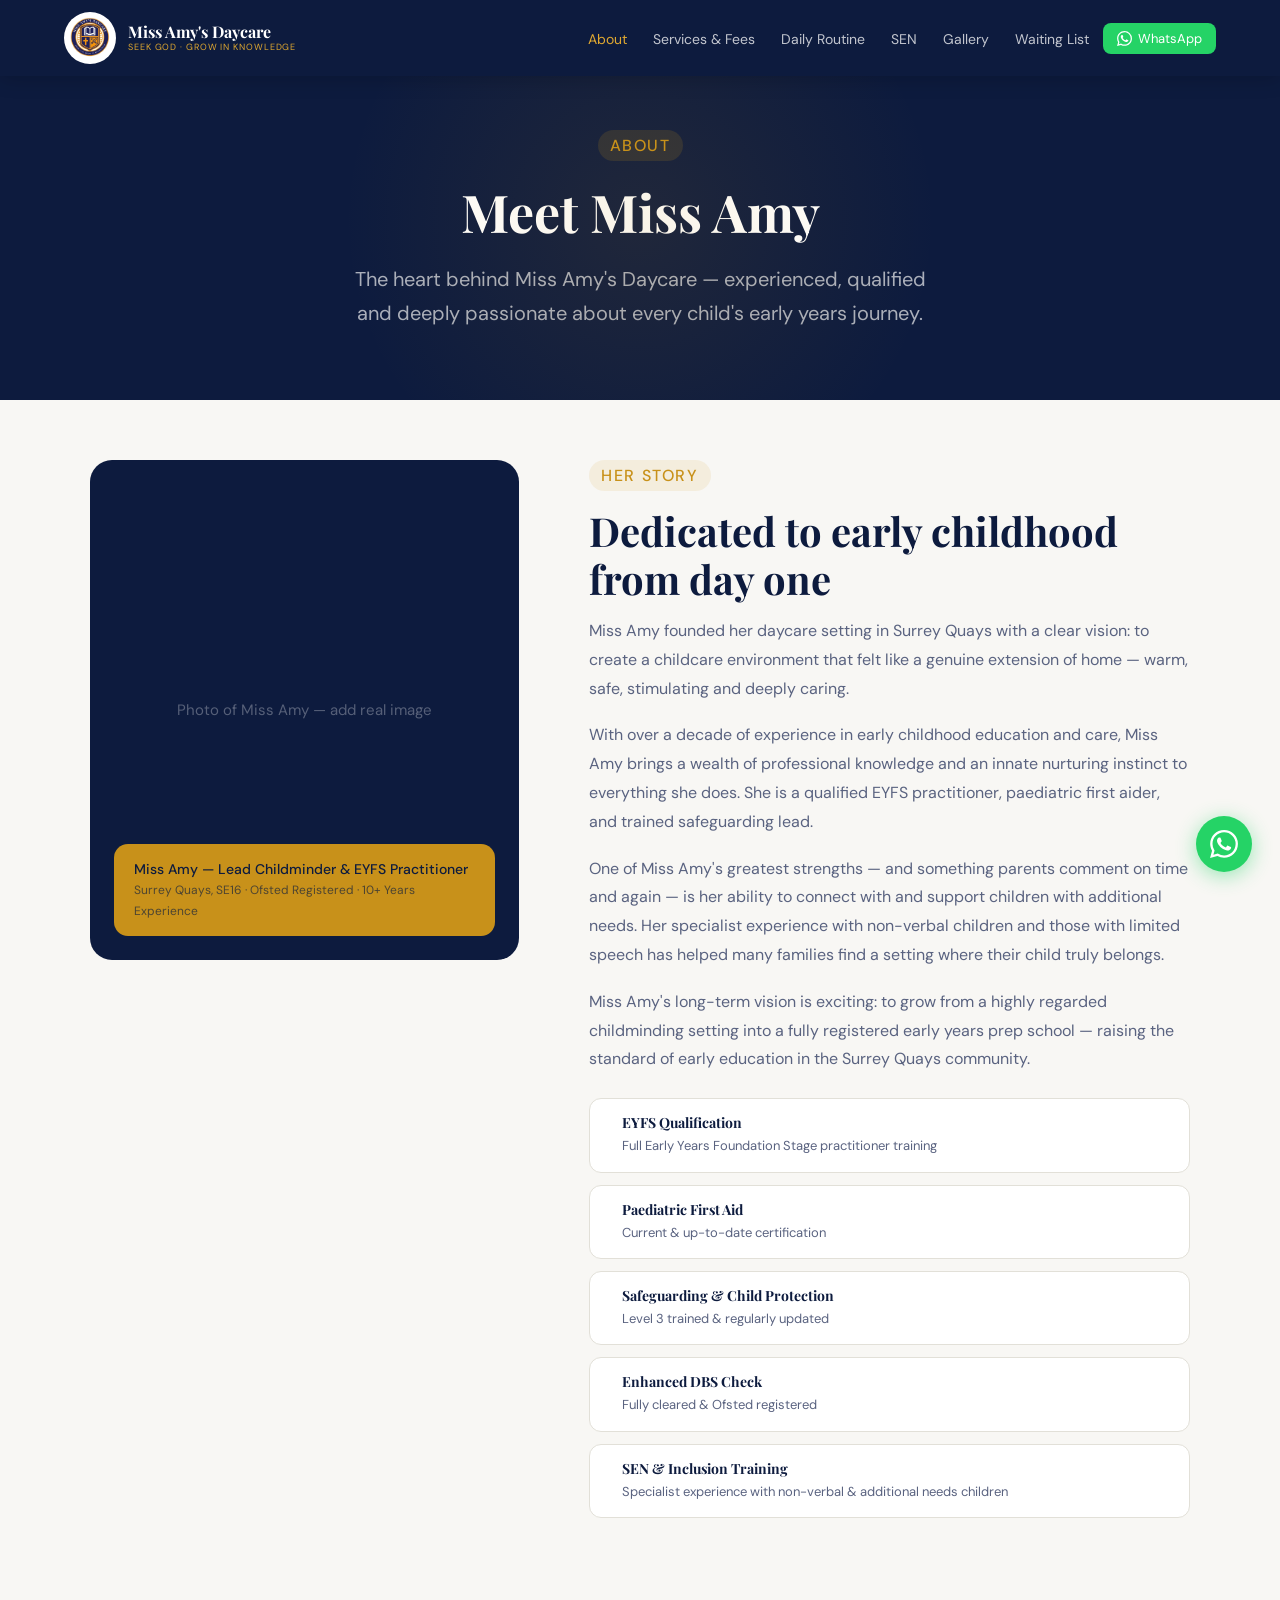
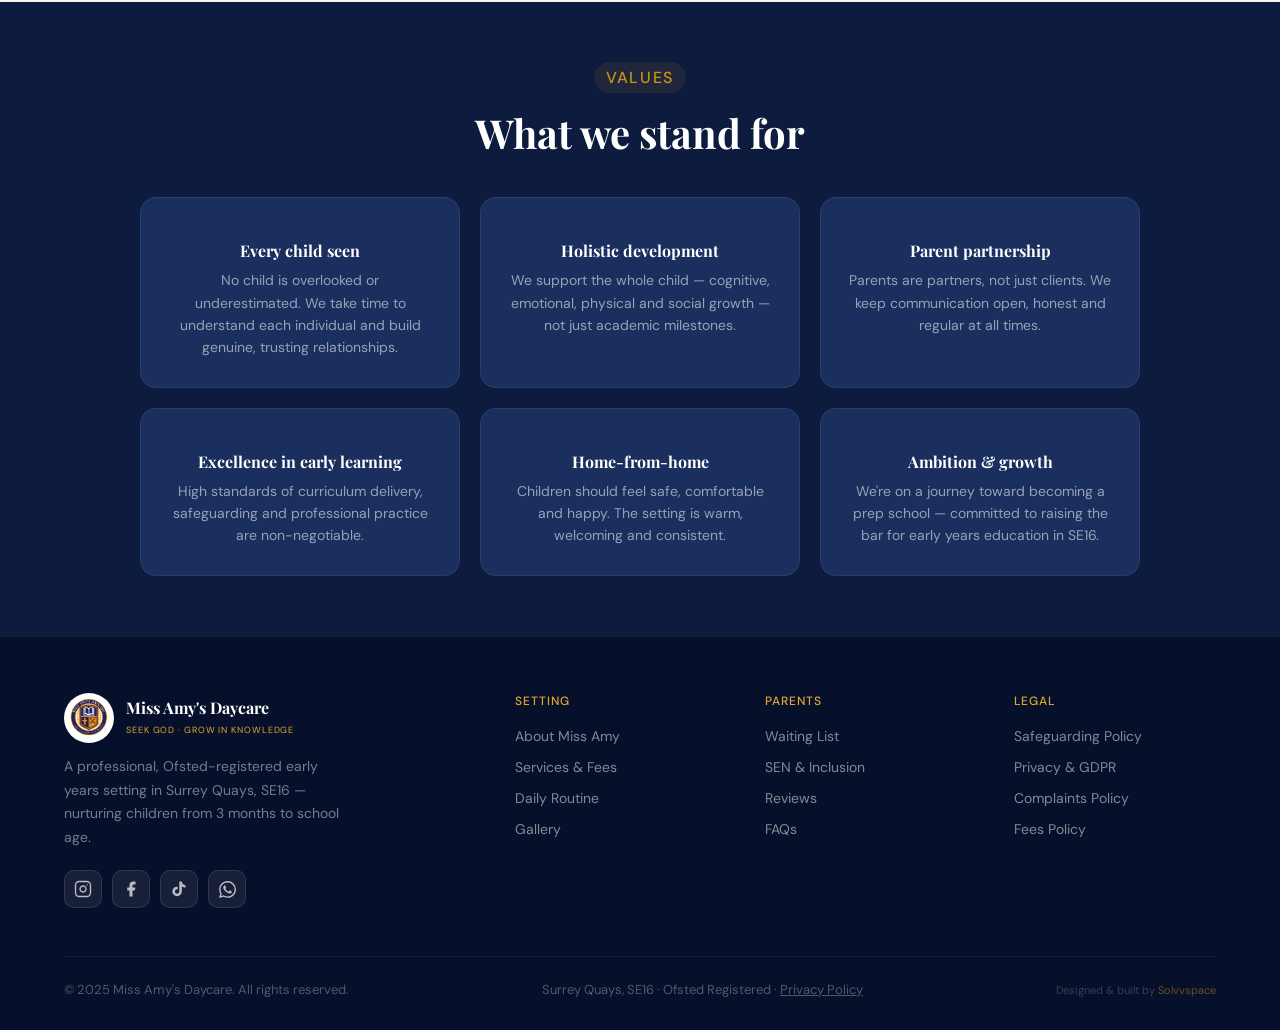
==== commit 726ac61e: "Website Update Added images to gallery, hero image in home page, added policies, adjusted styling, r" ====
--- a/about.html
+++ b/about.html
@@ -4,6 +4,7 @@
   <meta charset="UTF-8">
   <meta name="viewport" content="width=device-width, initial-scale=1.0">
   <title>About Miss Amy — Miss Amy's Daycare</title>
+  <link rel="icon" href="Img/favicon_missamy" type="image/x-icon">
   <link rel="stylesheet" href="Css/style.css">
 </head>
 <body>
@@ -29,11 +30,11 @@
         <p>Miss Amy's long-term vision is exciting: to grow from a highly regarded childminding setting into a fully registered early years prep school — raising the standard of early education in the Surrey Quays community.</p>
 
         <div class="quals">
-          <div class="qual-item"><span class="q-icon">🎓</span><div><h4>EYFS Qualification</h4><p>Full Early Years Foundation Stage practitioner training</p></div></div>
-          <div class="qual-item"><span class="q-icon">🏥</span><div><h4>Paediatric First Aid</h4><p>Current &amp; up-to-date certification</p></div></div>
-          <div class="qual-item"><span class="q-icon">🛡️</span><div><h4>Safeguarding &amp; Child Protection</h4><p>Level 3 trained &amp; regularly updated</p></div></div>
-          <div class="qual-item"><span class="q-icon">✅</span><div><h4>Enhanced DBS Check</h4><p>Fully cleared &amp; Ofsted registered</p></div></div>
-          <div class="qual-item"><span class="q-icon">🧩</span><div><h4>SEN &amp; Inclusion Training</h4><p>Specialist experience with non-verbal &amp; additional needs children</p></div></div>
+          <div class="qual-item"><span class="q-icon"></span><div><h4>EYFS Qualification</h4><p>Full Early Years Foundation Stage practitioner training</p></div></div>
+          <div class="qual-item"><span class="q-icon"></span><div><h4>Paediatric First Aid</h4><p>Current &amp; up-to-date certification</p></div></div>
+          <div class="qual-item"><span class="q-icon"></span><div><h4>Safeguarding &amp; Child Protection</h4><p>Level 3 trained &amp; regularly updated</p></div></div>
+          <div class="qual-item"><span class="q-icon"></span><div><h4>Enhanced DBS Check</h4><p>Fully cleared &amp; Ofsted registered</p></div></div>
+          <div class="qual-item"><span class="q-icon"></span><div><h4>SEN &amp; Inclusion Training</h4><p>Specialist experience with non-verbal &amp; additional needs children</p></div></div>
         </div>
       </div>
     </div>
@@ -45,12 +46,12 @@
       <h2 class="section-title" style="color:white">What we stand for</h2>
     </div>
     <div class="values-grid fade-in">
-      <div class="val-card"><div class="icon">💛</div><h4>Every child seen</h4><p>No child is overlooked or underestimated. We take time to understand each individual and build genuine, trusting relationships.</p></div>
-      <div class="val-card"><div class="icon">🌱</div><h4>Holistic development</h4><p>We support the whole child — cognitive, emotional, physical and social growth — not just academic milestones.</p></div>
-      <div class="val-card"><div class="icon">🤝</div><h4>Parent partnership</h4><p>Parents are partners, not just clients. We keep communication open, honest and regular at all times.</p></div>
-      <div class="val-card"><div class="icon">📚</div><h4>Excellence in early learning</h4><p>High standards of curriculum delivery, safeguarding and professional practice are non-negotiable.</p></div>
-      <div class="val-card"><div class="icon">🏡</div><h4>Home-from-home</h4><p>Children should feel safe, comfortable and happy. The setting is warm, welcoming and consistent.</p></div>
-      <div class="val-card"><div class="icon">🚀</div><h4>Ambition &amp; growth</h4><p>We're on a journey toward becoming a prep school — committed to raising the bar for early years education in SE16.</p></div>
+      <div class="val-card"><div class="icon"></div><h4>Every child seen</h4><p>No child is overlooked or underestimated. We take time to understand each individual and build genuine, trusting relationships.</p></div>
+      <div class="val-card"><div class="icon"></div><h4>Holistic development</h4><p>We support the whole child — cognitive, emotional, physical and social growth — not just academic milestones.</p></div>
+      <div class="val-card"><div class="icon"></div><h4>Parent partnership</h4><p>Parents are partners, not just clients. We keep communication open, honest and regular at all times.</p></div>
+      <div class="val-card"><div class="icon"></div><h4>Excellence in early learning</h4><p>High standards of curriculum delivery, safeguarding and professional practice are non-negotiable.</p></div>
+      <div class="val-card"><div class="icon"></div><h4>Home-from-home</h4><p>Children should feel safe, comfortable and happy. The setting is warm, welcoming and consistent.</p></div>
+      <div class="val-card"><div class="icon"></div><h4>Ambition &amp; growth</h4><p>We're on a journey toward becoming a prep school — committed to raising the bar for early years education in SE16.</p></div>
     </div>
   </div>
 
--- a/Css/style.css
+++ b/Css/style.css
@@ -880,7 +880,7 @@
 
 #hero {
 	min-height: 100vh;
-	background: var(--navy);
+	background: linear-gradient(135deg, rgba(13, 27, 62, 0.75) 0%, rgba(26, 47, 94, 0.8) 100%), url('../Img/IMG-4.jpg') center/cover no-repeat;
 	display: grid;
 	grid-template-columns: 1fr 1fr;
 	align-items: center;
@@ -955,7 +955,7 @@
 }
 
 .hero-stat .lbl {
-	font-size: 12px;
+	font-size: 16px;
 	color: rgba(255, 255, 255, 0.45);
 	margin-top: 4px;
 }
@@ -1004,7 +1004,7 @@
 }
 
 .cred-card h4 {
-	font-size: 13px;
+	font-size: 16px;
 	color: var(--white);
 	font-family: 'DM Sans', sans-serif;
 	font-weight: 500;
@@ -1012,7 +1012,7 @@
 }
 
 .cred-card p {
-	font-size: 11px;
+	font-size: 14px;
 	color: rgba(255, 255, 255, 0.42);
 }
 
@@ -1046,7 +1046,7 @@
 
 .avail-badge span {
 	color: rgba(255, 255, 255, 0.75);
-	font-size: 13px;
+	font-size: 16px;
 }
 
 #actions {
@@ -1138,7 +1138,7 @@
 }
 
 .action-card p {
-	font-size: 11px;
+	font-size: 13px;
 	color: var(--muted);
 	line-height: 1.5;
 }
@@ -1724,7 +1724,7 @@
 	grid-template-columns: repeat(2, 1fr);
 	gap: 24px;
 	max-width: 1000px;
-	margin: 0 auto;
+	margin: 0 auto 80px;
 }
 
 .svc-card {
@@ -1801,8 +1801,15 @@
 
 .funded-banner {
 	background: var(--navy);
-	padding: 48px 5%;
+	margin: 80px calc(-50vw + 50%) 80px;
+	padding: 60px 5%;
 	text-align: center;
+}
+
+.funded-banner h3 {
+	color: var(--white);
+	font-size: clamp(24px, 3vw, 32px);
+	margin-bottom: 14px;
 }
 
 .funded-banner h2 {
@@ -1821,7 +1828,8 @@
 
 .future-card-container {
 	background: var(--off-white);
-	padding: 60px 5%;
+	padding: 80px 5%;
+	margin-top: 80px;
 }
 
 .future-card {
@@ -2631,6 +2639,17 @@
 
 	.services-grid {
 		grid-template-columns: 1fr;
+		margin-bottom: 60px;
+	}
+
+	.funded-banner {
+		margin: 60px 0;
+		padding: 48px 5%;
+	}
+
+	.future-card-container {
+		padding: 60px 5%;
+		margin-top: 60px;
 	}
 
 	.prin-grid {
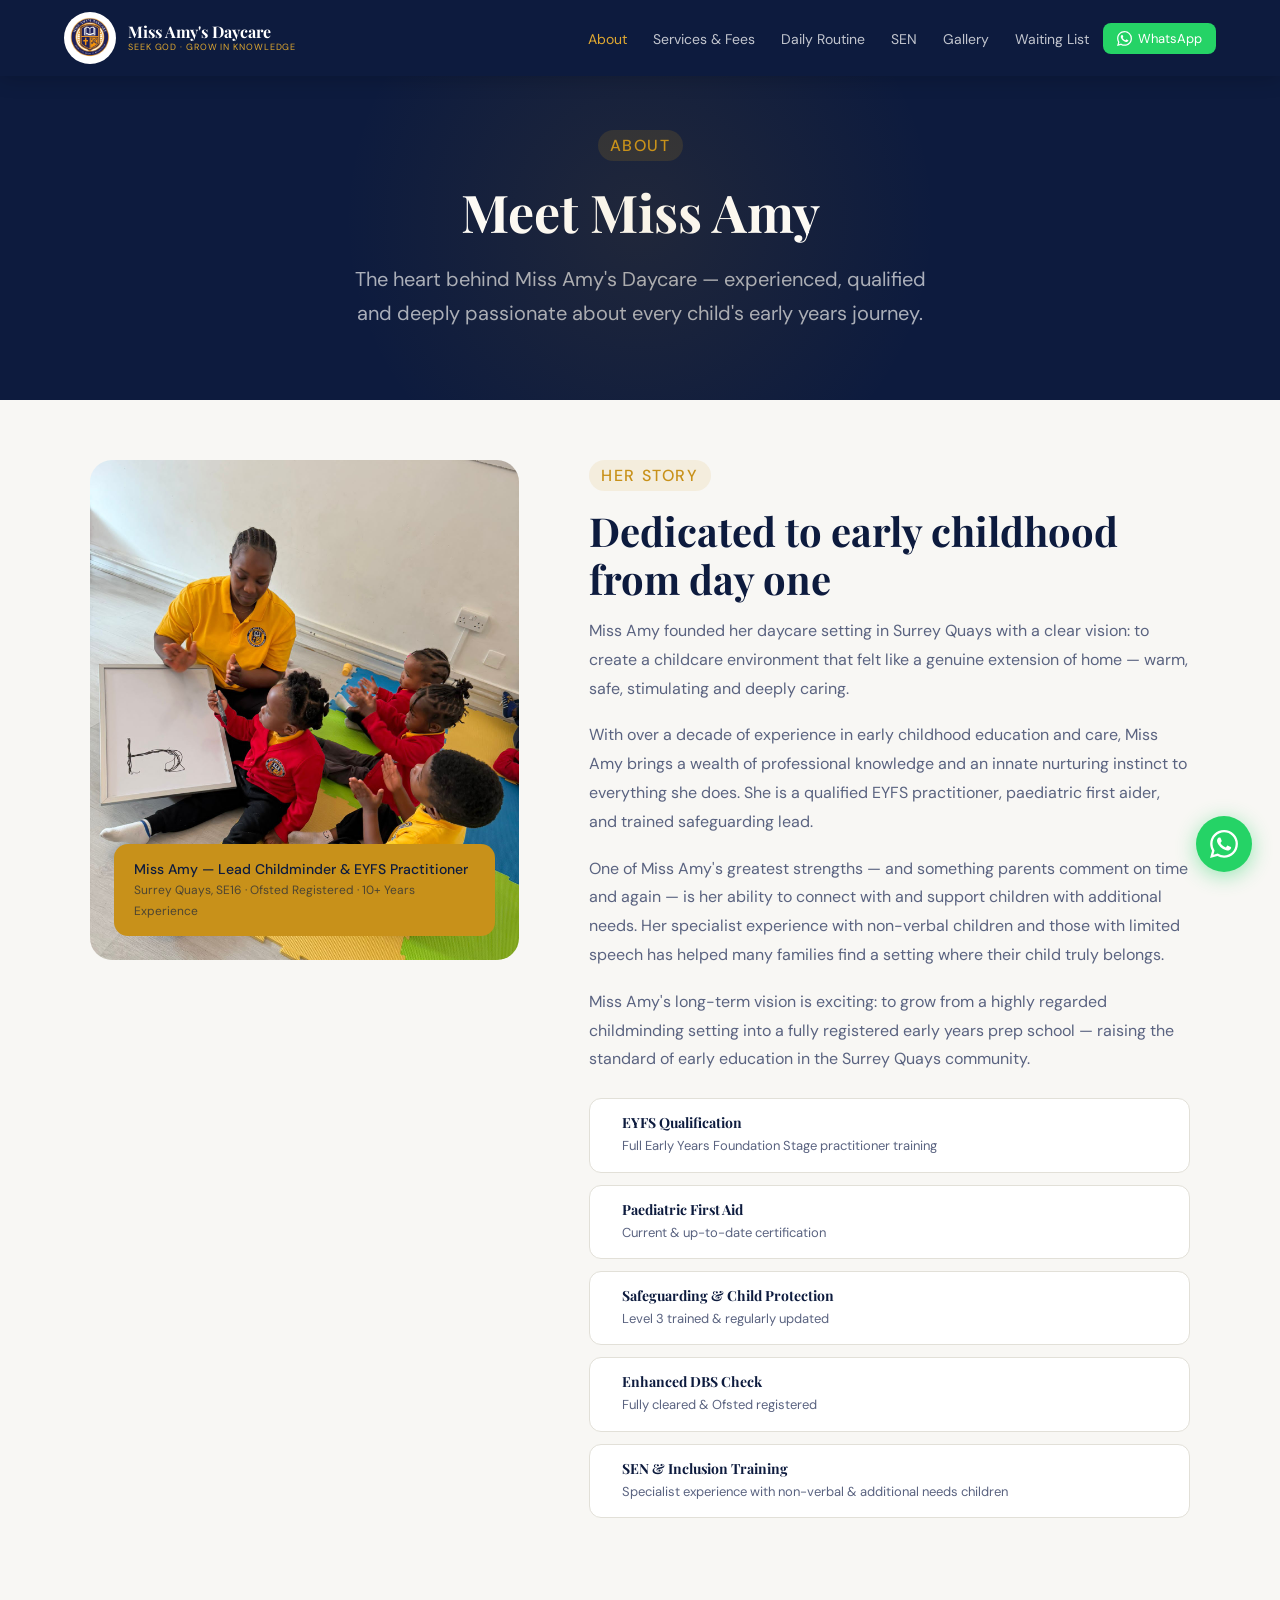
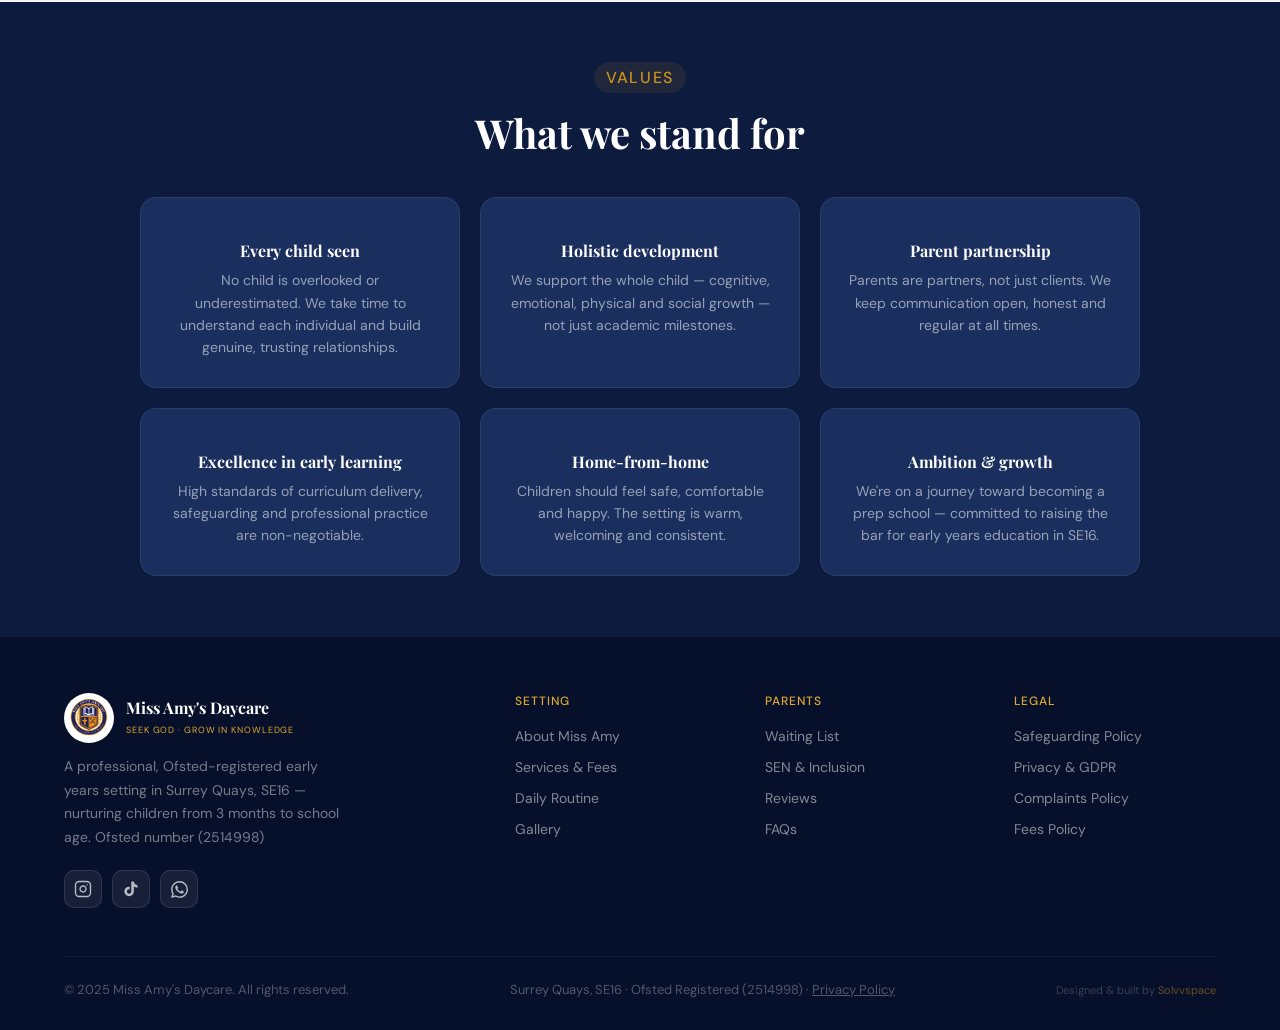
==== commit e61e5f02: "Website Update Updated miss amy's profile picture, add more images, optimized for search." ====
--- a/about.html
+++ b/about.html
@@ -3,12 +3,40 @@
 <head>
   <meta charset="UTF-8">
   <meta name="viewport" content="width=device-width, initial-scale=1.0">
+  <meta name="description" content="Meet Miss Amy — EYFS qualified lead practitioner with 10+ years experience in early childhood education. Specialist in SEN and non-verbal children.">
+  <meta property="og:title" content="About Miss Amy — Miss Amy's Daycare">
+  <meta property="og:description" content="Discover Miss Amy's background, qualifications and approach to childcare in Surrey Quays.">
+  <meta property="og:type" content="profile">
+  <meta name="theme-color" content="#0d1b3e">
   <title>About Miss Amy — Miss Amy's Daycare</title>
-  <link rel="icon" href="Img/favicon_missamy" type="image/x-icon">
+  <link rel="icon" href="Img/favicon_missamy.png" type="image/png">
+  <link rel="canonical" href="https://missamy-daycare.co.uk/about.html">
   <link rel="stylesheet" href="Css/style.css">
 </head>
 <body>
   <div id="nav-placeholder"></div>
+
+  <!-- BREADCRUMB SCHEMA MARKUP -->
+  <script type="application/ld+json">
+  {
+    "@context": "https://schema.org",
+    "@type": "BreadcrumbList",
+    "itemListElement": [
+      {
+        "@type": "ListItem",
+        "position": 1,
+        "name": "Home",
+        "item": "https://missamy-daycare.co.uk/"
+      },
+      {
+        "@type": "ListItem",
+        "position": 2,
+        "name": "About Miss Amy",
+        "item": "https://missamy-daycare.co.uk/about.html"
+      }
+    ]
+  }
+  </script>
   <div class="page-hero">
     <span class="section-label">About</span>
     <h1>Meet Miss Amy</h1>
@@ -18,7 +46,7 @@
   <div class="about-section">
     <div class="about-grid fade-in">
       <div style="position:relative">
-        <div class="about-img"><span>Photo of Miss Amy — add real image</span></div>
+        <div class="about-img" style="background-image: url('Img/IMG-13.jpg'); background-size: cover; background-position: center;" role="img" aria-label="Miss Amy - EYFS qualified lead practitioner with 10+ years experience in early years childcare"></div>
         <div class="about-badge"><p>Miss Amy — Lead Childminder &amp; EYFS Practitioner</p><span>Surrey Quays, SE16 · Ofsted Registered · 10+ Years Experience</span></div>
       </div>
       <div class="about-text">
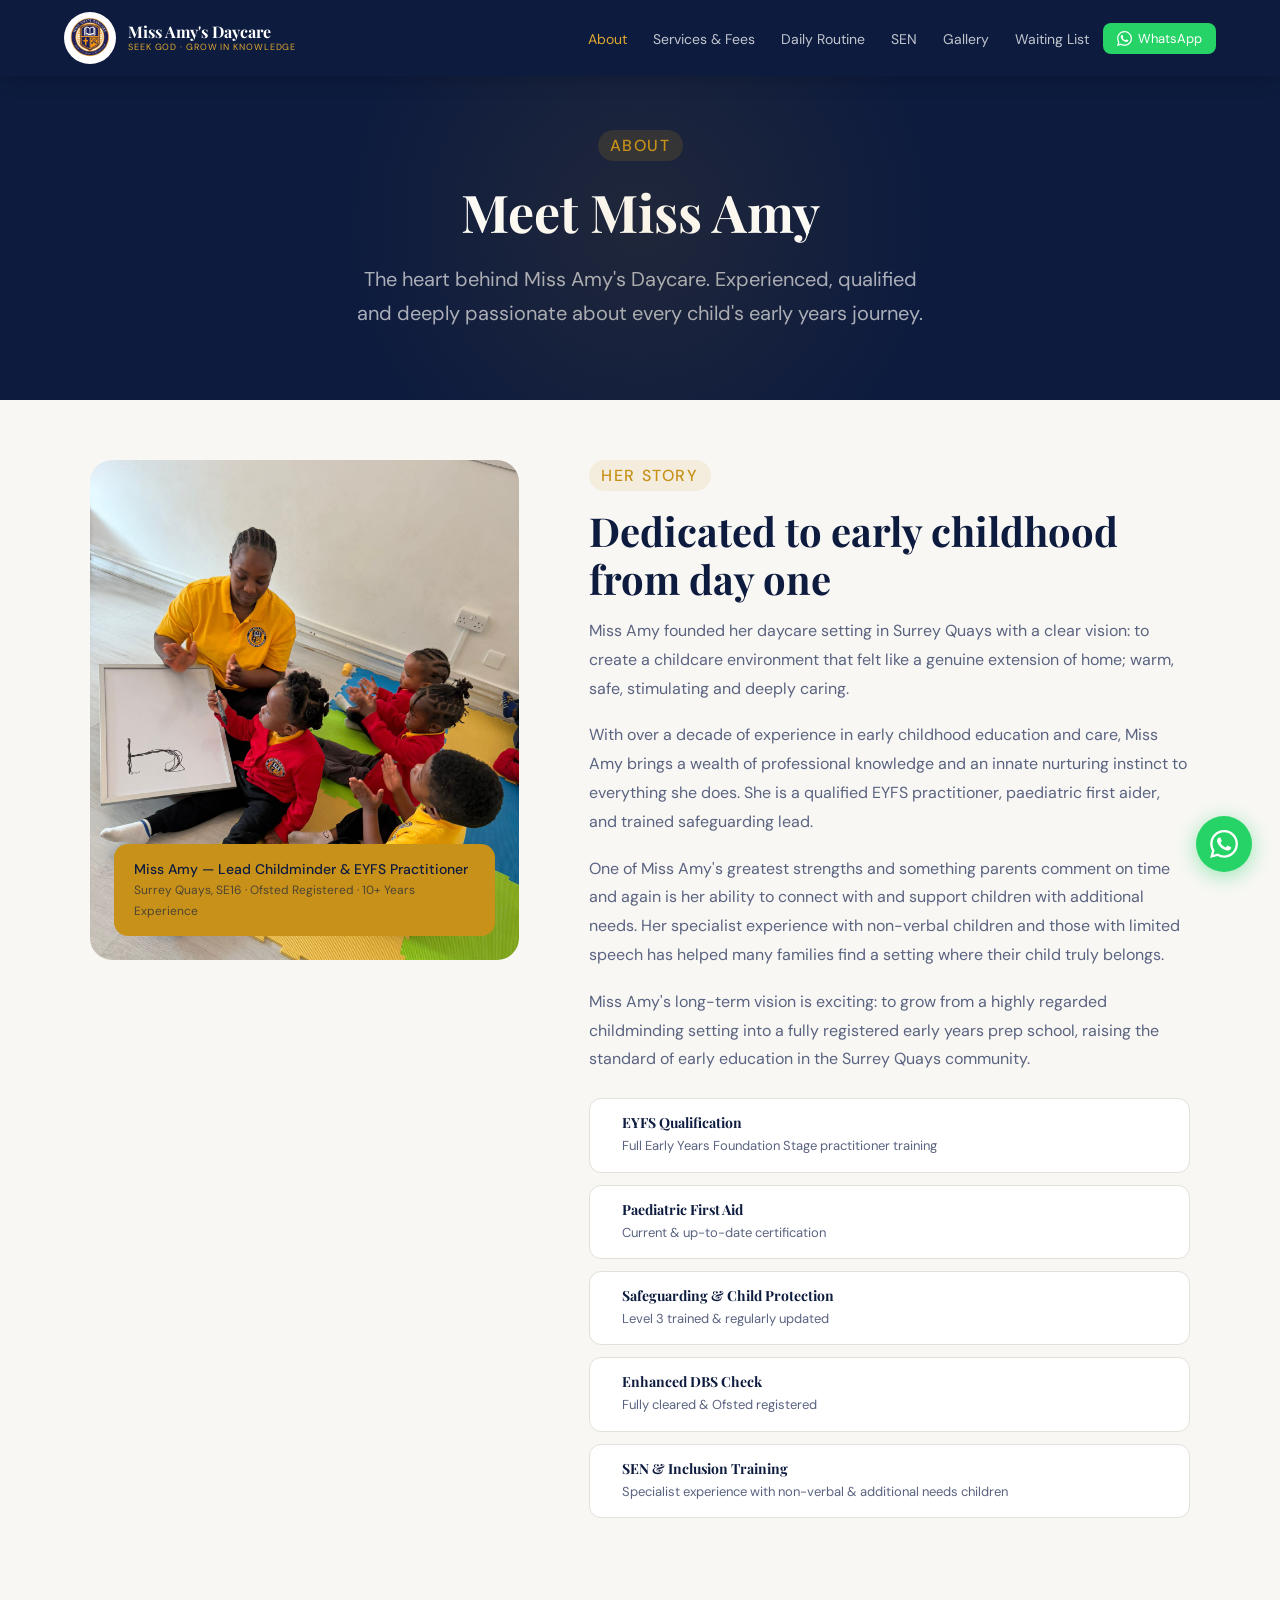
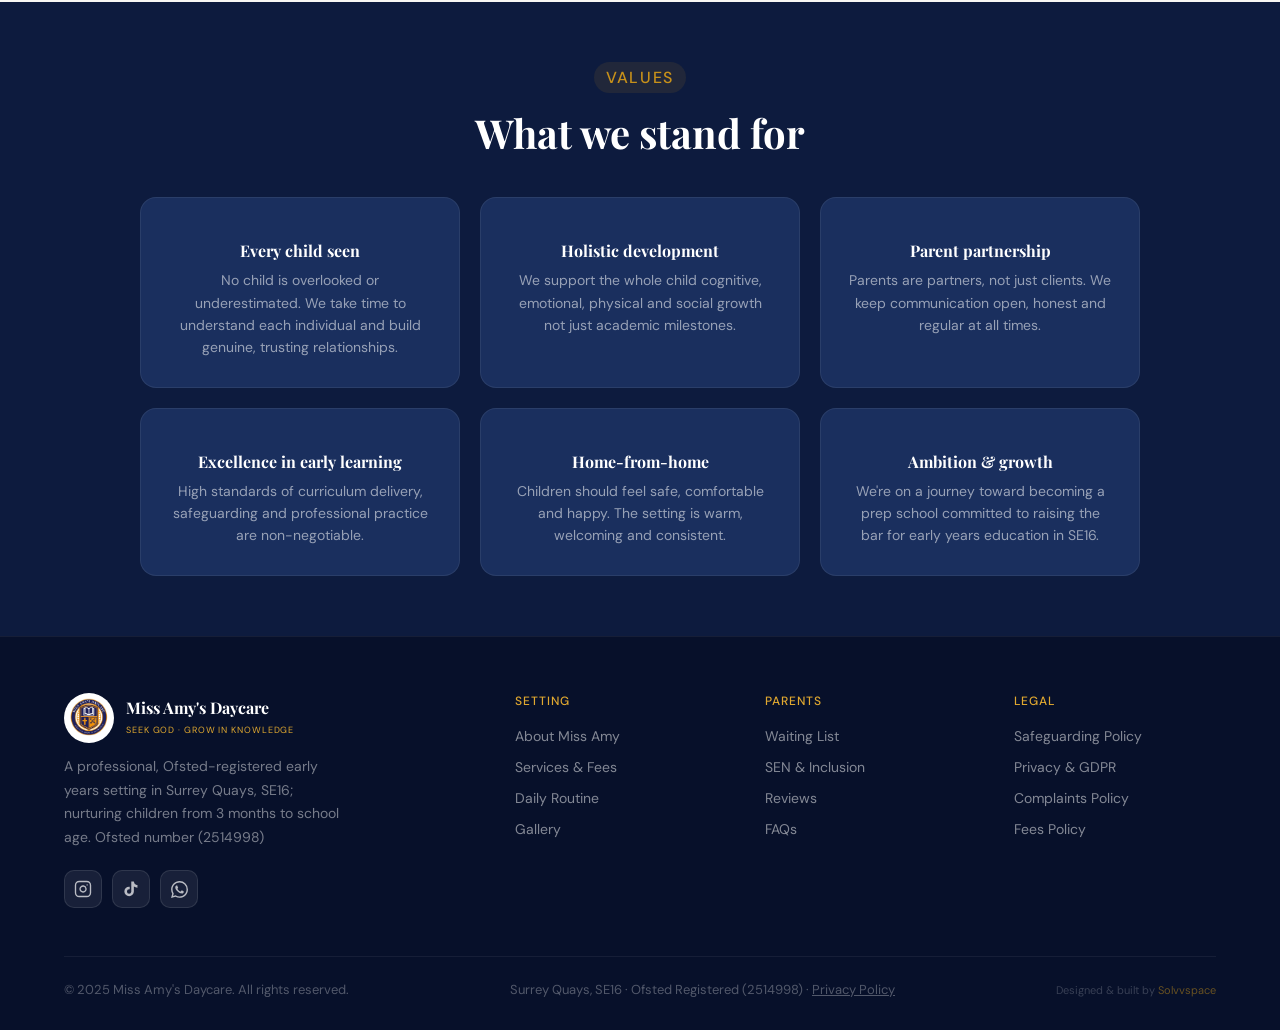
==== commit 762eb8d1: "Website Update Updated the copy of the website" ====
--- a/about.html
+++ b/about.html
@@ -40,7 +40,7 @@
   <div class="page-hero">
     <span class="section-label">About</span>
     <h1>Meet Miss Amy</h1>
-    <p>The heart behind Miss Amy's Daycare — experienced, qualified and deeply passionate about every child's early years journey.</p>
+    <p>The heart behind Miss Amy's Daycare. Experienced, qualified and deeply passionate about every child's early years journey.</p>
   </div>
 
   <div class="about-section">
@@ -52,10 +52,10 @@
       <div class="about-text">
         <span class="section-label">Her Story</span>
         <h2 class="section-title">Dedicated to early childhood from day one</h2>
-        <p>Miss Amy founded her daycare setting in Surrey Quays with a clear vision: to create a childcare environment that felt like a genuine extension of home — warm, safe, stimulating and deeply caring.</p>
+        <p>Miss Amy founded her daycare setting in Surrey Quays with a clear vision: to create a childcare environment that felt like a genuine extension of home; warm, safe, stimulating and deeply caring.</p>
         <p>With over a decade of experience in early childhood education and care, Miss Amy brings a wealth of professional knowledge and an innate nurturing instinct to everything she does. She is a qualified EYFS practitioner, paediatric first aider, and trained safeguarding lead.</p>
-        <p>One of Miss Amy's greatest strengths — and something parents comment on time and again — is her ability to connect with and support children with additional needs. Her specialist experience with non-verbal children and those with limited speech has helped many families find a setting where their child truly belongs.</p>
-        <p>Miss Amy's long-term vision is exciting: to grow from a highly regarded childminding setting into a fully registered early years prep school — raising the standard of early education in the Surrey Quays community.</p>
+        <p>One of Miss Amy's greatest strengths and something parents comment on time and again is her ability to connect with and support children with additional needs. Her specialist experience with non-verbal children and those with limited speech has helped many families find a setting where their child truly belongs.</p>
+        <p>Miss Amy's long-term vision is exciting: to grow from a highly regarded childminding setting into a fully registered early years prep school, raising the standard of early education in the Surrey Quays community.</p>
 
         <div class="quals">
           <div class="qual-item"><span class="q-icon"></span><div><h4>EYFS Qualification</h4><p>Full Early Years Foundation Stage practitioner training</p></div></div>
@@ -75,11 +75,11 @@
     </div>
     <div class="values-grid fade-in">
       <div class="val-card"><div class="icon"></div><h4>Every child seen</h4><p>No child is overlooked or underestimated. We take time to understand each individual and build genuine, trusting relationships.</p></div>
-      <div class="val-card"><div class="icon"></div><h4>Holistic development</h4><p>We support the whole child — cognitive, emotional, physical and social growth — not just academic milestones.</p></div>
+      <div class="val-card"><div class="icon"></div><h4>Holistic development</h4><p>We support the whole child cognitive, emotional, physical and social growth not just academic milestones.</p></div>
       <div class="val-card"><div class="icon"></div><h4>Parent partnership</h4><p>Parents are partners, not just clients. We keep communication open, honest and regular at all times.</p></div>
       <div class="val-card"><div class="icon"></div><h4>Excellence in early learning</h4><p>High standards of curriculum delivery, safeguarding and professional practice are non-negotiable.</p></div>
       <div class="val-card"><div class="icon"></div><h4>Home-from-home</h4><p>Children should feel safe, comfortable and happy. The setting is warm, welcoming and consistent.</p></div>
-      <div class="val-card"><div class="icon"></div><h4>Ambition &amp; growth</h4><p>We're on a journey toward becoming a prep school — committed to raising the bar for early years education in SE16.</p></div>
+      <div class="val-card"><div class="icon"></div><h4>Ambition &amp; growth</h4><p>We're on a journey toward becoming a prep school committed to raising the bar for early years education in SE16.</p></div>
     </div>
   </div>
 
--- a/Css/style.css
+++ b/Css/style.css
@@ -436,6 +436,7 @@
 	padding-bottom: 12px;
 	border-bottom: 2px solid var(--yellow);
 	font-family: 'Playfair Display', serif;
+	margin-top: 32px;
 }
 
 .form-grid {
@@ -2550,6 +2551,113 @@
 }
 
 /* ============================================================ */
+/* PROFESSIONAL TRAINING PAGE */
+/* ============================================================ */
+
+.training-section {
+	padding: 48px 20px;
+	max-width: 1000px;
+	margin: 0 auto;
+}
+
+.training-intro {
+	margin-bottom: 48px;
+}
+
+.training-grid {
+	display: grid;
+	grid-template-columns: repeat(auto-fit, minmax(280px, 1fr));
+	gap: 24px;
+	margin-bottom: 48px;
+}
+
+.training-cta {
+	background: linear-gradient(135deg, #0d1b3e 0%, #1a2d5c 100%);
+	color: white;
+	padding: 40px;
+	border-radius: 8px;
+	text-align: center;
+}
+
+.training-cta h3 {
+	color: white;
+	margin-top: 0;
+}
+
+.training-cta .btn-primary {
+	background: white;
+	color: #0d1b3e;
+	margin-top: 16px;
+}
+
+.training-intro p {
+	font-size: 16px;
+	color: var(--muted);
+	line-height: 1.8;
+	margin: 20px 0;
+}
+
+.form-card h2 {
+	text-align: center;
+	margin-bottom: 32px;
+}
+
+.form-card .form-group {
+	margin-top: 8px;
+}
+
+/* ============================================================ */
+/* HOMEPAGE STYLES */
+/* ============================================================ */
+
+.avail-badge strong {
+	color: white;
+}
+
+.action-arrow.wa {
+	color: #25D366;
+}
+
+.btn-outline-white.small {
+	font-size: 13px;
+	padding: 10px 20px;
+	white-space: nowrap;
+}
+
+.section-subtitle {
+	font-size: 14px;
+	color: var(--muted);
+	margin-top: 6px;
+}
+
+.about-side-buttons {
+	margin-top: 28px;
+	display: flex;
+	gap: 14px;
+	flex-wrap: wrap;
+}
+
+.vision-bar-gold {
+	background: linear-gradient(135deg, #c8911a 0%, #a6771e 100%);
+	margin: 0;
+}
+
+.vision-bar-gold .section-label {
+	background: rgba(200, 145, 26, 0.2);
+	color: #fffaf1;
+}
+
+.vision-bar-gold .btn-navy {
+	background: white;
+	color: #0d1b3e;
+}
+
+.vision-bar-navy .section-label {
+	background: rgba(13, 27, 62, 0.1);
+	color: var(--navy);
+}
+
+/* ============================================================ */
 /* RESPONSIVE */
 /* ============================================================ */
 
